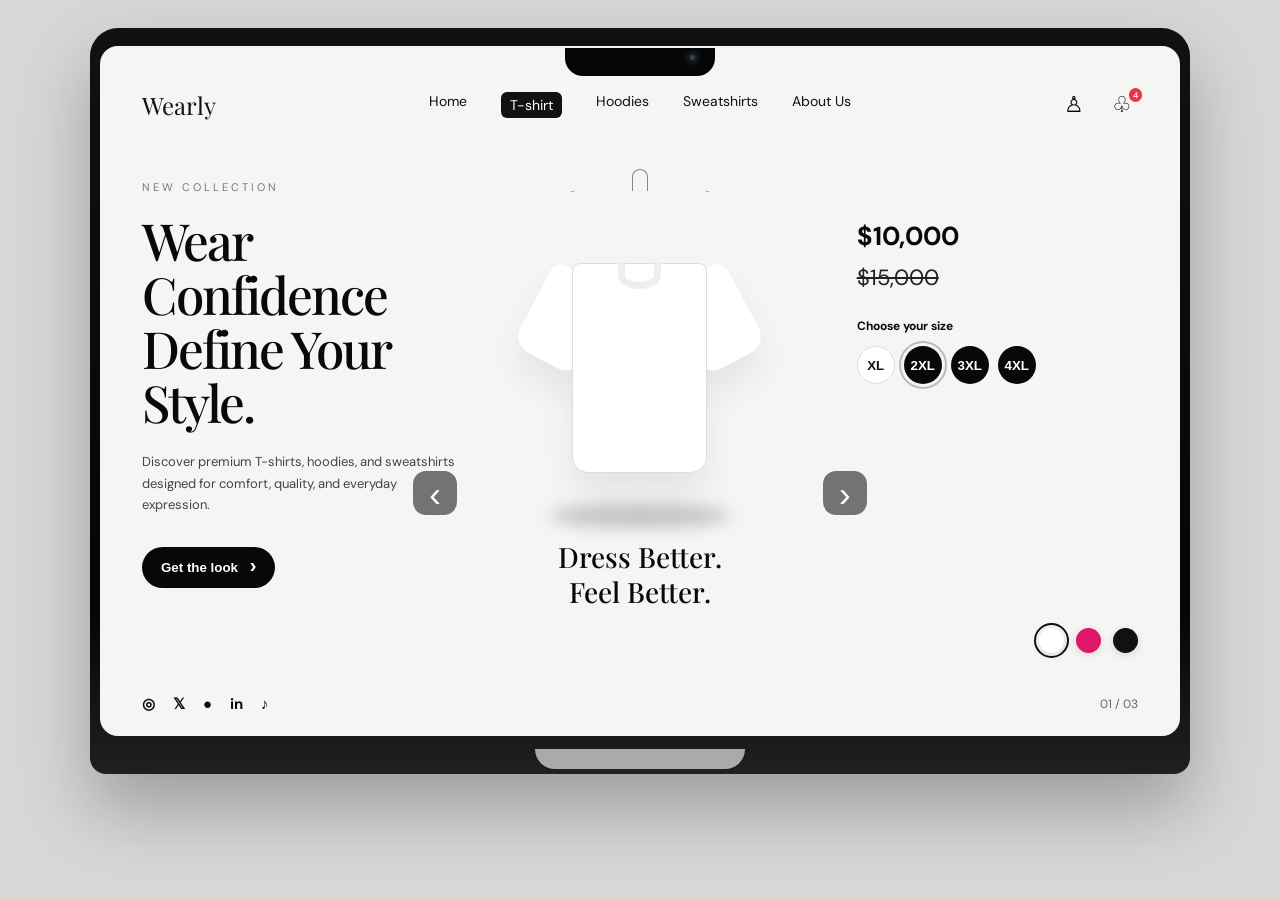
==== index.html @ 4cc75e4c "Add files via upload" ====
<!DOCTYPE html>
<html lang="en">
<head>
  <meta charset="UTF-8" />
  <meta name="viewport" content="width=device-width, initial-scale=1.0" />
  <title>Wearly — Demo Store</title>
  <link rel="preconnect" href="https://fonts.googleapis.com">
  <link rel="preconnect" href="https://fonts.gstatic.com" crossorigin>
  <link href="https://fonts.googleapis.com/css2?family=DM+Sans:wght@400;500;600;700&family=Playfair+Display:wght@500;600&display=swap" rel="stylesheet">
  <link rel="stylesheet" href="style.css" />
</head>
<body>
  <div class="laptop">
    <div class="camera"></div>
    <div class="screen">
      <header class="nav">
        <a class="logo" href="#">Wearly</a>
        <nav class="links">
          <a href="#">Home</a>
          <a class="active" href="#">T-shirt</a>
          <a href="#">Hoodies</a>
          <a href="#">Sweatshirts</a>
          <a href="#">About Us</a>
        </nav>
        <div class="actions">
          <button aria-label="Account" class="icon-btn">♙</button>
          <button aria-label="Notifications" class="icon-btn bell">♧<span>4</span></button>
        </div>
      </header>

      <main class="hero">
        <section class="copy">
          <p class="eyebrow">NEW COLLECTION</p>
          <h1>Wear Confidence<br>Define Your Style.</h1>
          <p class="desc">Discover premium T-shirts, hoodies, and sweatshirts designed for comfort, quality, and everyday expression.</p>
          <button class="look-btn">Get the look <b>›</b></button>
        </section>

        <section class="product-stage">
          <div class="hanger">
            <div class="hook"></div>
            <div class="hanger-line"></div>
          </div>
          <div id="shirt" class="shirt white">
            <span class="collar"></span>
            <span class="sleeve left"></span>
            <span class="sleeve right"></span>
            <span class="body"></span>
          </div>
          <div class="shadow"></div>
          <p id="tagline" class="tagline">Dress Better.<br>Feel Better.</p>
        </section>

        <section class="details">
          <div class="price"><strong id="price">$10,000</strong><del id="oldPrice">$15,000</del></div>
          <p class="choose">Choose your size</p>
          <div class="sizes">
            <button>XL</button><button class="selected">2XL</button><button>3XL</button><button>4XL</button>
          </div>
        </section>
      </main>

      <button class="arrow prev" aria-label="Previous product">‹</button>
      <button class="arrow next" aria-label="Next product">›</button>

      <div class="thumbs">
        <button class="thumb active" data-color="white"></button>
        <button class="thumb pink" data-color="pink"></button>
        <button class="thumb black" data-color="black"></button>
      </div>

      <footer class="footer">
        <div class="socials"><span>◎</span><span>𝕏</span><span>●</span><span>in</span><span>♪</span></div>
        <div class="counter"><span id="counter">01</span> / 03</div>
      </footer>
    </div>
  </div>

  <script src="script.js"></script>
</body>
</html>
---- style.css ----
*{box-sizing:border-box}
:root{--ink:#090909;--muted:#555;--paper:#f5f5f3}
html,body{margin:0;min-height:100%;font-family:"DM Sans",sans-serif;background:#d7d7d5;color:var(--ink)}
body{display:grid;place-items:center;padding:28px}
.laptop{width:min(1100px,96vw);position:relative;padding:18px 10px 38px;border-radius:28px 28px 16px 16px;background:linear-gradient(#111,#050505 78%,#202020);box-shadow:0 35px 70px #0004}
.laptop:after{content:"";position:absolute;left:50%;bottom:5px;transform:translateX(-50%);width:210px;height:20px;border-radius:0 0 70px 70px;background:#aaa}
.camera{position:absolute;z-index:5;top:20px;left:50%;transform:translateX(-50%);width:150px;height:28px;background:#050505;border-radius:0 0 18px 18px}
.camera:after{content:"";position:absolute;width:5px;height:5px;border-radius:50%;background:#30465a;top:7px;right:20px;box-shadow:0 0 8px #9cc}
.screen{position:relative;min-height:690px;overflow:hidden;border-radius:18px;background:var(--paper);padding:30px 42px 22px}
.nav{height:58px;display:grid;grid-template-columns:150px 1fr 150px;align-items:center}
.logo{font-family:"Playfair Display",serif;font-size:24px;color:#111;text-decoration:none}
.links{display:flex;justify-content:center;gap:34px}
.links a{font-size:14px;color:#111;text-decoration:none;white-space:nowrap}
.links a.active{color:#fff;background:#111;padding:4px 9px;border-radius:6px}
.actions{display:flex;justify-content:flex-end;gap:16px}
.icon-btn{position:relative;border:0;background:none;font-size:22px;cursor:pointer}
.bell span{position:absolute;right:-4px;top:-3px;font:700 8px "DM Sans";color:#fff;background:#ef3340;border-radius:8px;padding:2px 4px}
.hero{display:grid;grid-template-columns:1fr 1.1fr 1fr;align-items:center;min-height:530px}
.copy{padding:0 0 30px}
.eyebrow{font-size:11px;letter-spacing:3px;margin:0 0 20px;color:#777}
h1{font:500 clamp(36px,4vw,61px)/1.05 "Playfair Display",serif;letter-spacing:-2px;margin:0 0 22px}
.desc{max-width:330px;color:#444;font-size:13px;line-height:1.65}
.look-btn{margin-top:18px;border:0;background:#080808;color:white;border-radius:30px;padding:13px 19px;font-weight:600;cursor:pointer;transition:.25s}
.look-btn:hover{transform:translateY(-2px);padding-right:24px}
.look-btn b{font-size:20px;line-height:0;margin-left:8px}
.product-stage{position:relative;height:500px;display:grid;place-items:center}
.hanger{position:absolute;top:20px;left:50%;transform:translateX(-50%);width:160px;height:70px}
.hook{width:16px;height:22px;border:1.5px solid #888;border-bottom:0;border-radius:12px 12px 0 0;margin:auto}
.hanger-line{position:absolute;left:10px;right:10px;top:22px;height:35px;border-top:1.5px solid #999;transform:rotate(0deg);clip-path:polygon(0 0,50% 100%,100% 0,98% 0,50% 84%,2% 0)}
.shirt{position:absolute;top:88px;width:225px;height:245px;filter:drop-shadow(0 20px 15px #0001);transition:.5s cubic-bezier(.2,.8,.2,1);transform-origin:center}
.shirt .body{position:absolute;left:45px;top:26px;width:135px;height:210px;border-radius:8px 8px 16px 16px;background:#fff;box-shadow:inset 0 0 0 1px #ddd}
.shirt .sleeve{position:absolute;top:34px;width:70px;height:95px;background:#fff;z-index:0}
.shirt .left{left:3px;transform:rotate(28deg);border-radius:12px 4px 18px 18px}
.shirt .right{right:3px;transform:rotate(-28deg);border-radius:4px 12px 18px 18px}
.collar{position:absolute;z-index:3;left:91px;top:25px;width:43px;height:27px;border:7px solid #eee;border-top:0;border-radius:0 0 50% 50%}
.shirt.pink .body,.shirt.pink .sleeve{background:#df1767}.shirt.pink .collar{border-color:#c9145b}
.shirt.black .body,.shirt.black .sleeve{background:#171717}.shirt.black .collar{border-color:#333}
.shadow{position:absolute;top:355px;width:180px;height:24px;border-radius:50%;background:#0003;filter:blur(8px)}
.tagline{position:absolute;top:390px;text-align:center;font:500 28px/1.25 "Playfair Display",serif;margin:0}
.details{align-self:start;padding-top:85px;padding-left:40px}
.price{display:flex;flex-direction:column;gap:10px;font-size:22px}
.price strong{font-size:26px}.price del{color:#222}
.choose{font-size:12px;font-weight:700;margin:26px 0 12px}
.sizes{display:flex;gap:9px}
.sizes button{width:38px;height:38px;border:0;border-radius:50%;background:#080808;color:#fff;font-weight:600;cursor:pointer}
.sizes button:first-child{background:#fff;color:#111;border:1px solid #ddd}.sizes button.selected{outline:2px solid #bbb;outline-offset:3px}
.arrow{position:absolute;top:425px;width:44px;height:44px;border:0;border-radius:13px;background:#333a;color:#fff;font-size:35px;line-height:1;cursor:pointer;transition:.2s}
.arrow:hover{background:#111;transform:scale(1.06)}.prev{left:29%}.next{right:29%}
.thumbs{position:absolute;right:42px;bottom:83px;display:flex;gap:12px}
.thumb{width:25px;height:25px;border-radius:50%;border:2px solid transparent;background:#fff;box-shadow:0 2px 8px #0002;cursor:pointer}
.thumb.active{outline:2px solid #111;outline-offset:3px}.thumb.pink{background:#df1767}.thumb.black{background:#111}
.footer{position:absolute;left:42px;right:42px;bottom:22px;display:flex;justify-content:space-between;align-items:center}
.socials{display:flex;gap:18px;align-items:center;font-weight:700;font-size:15px}.counter{font-size:12px;color:#666}
@keyframes float{50%{transform:translateY(-10px)}}
.float{animation:float 3.4s ease-in-out infinite}
@media(max-width:850px){
 body{padding:8px}.screen{padding:24px 20px;min-height:720px}.nav{grid-template-columns:1fr auto}.links{display:none}.hero{grid-template-columns:1fr;min-height:auto}.copy{padding-top:35px;text-align:center}.desc{margin:auto}.product-stage{height:380px;order:2}.details{position:absolute;right:20px;top:125px;padding:0}.price,.choose,.sizes{transform:scale(.82);transform-origin:right}.arrow{top:465px}.prev{left:24px}.next{right:24px}.thumbs{right:20px;bottom:76px}.footer{left:20px;right:20px}.tagline{top:300px;font-size:23px}.shirt{top:35px;transform:scale(.82)}
}
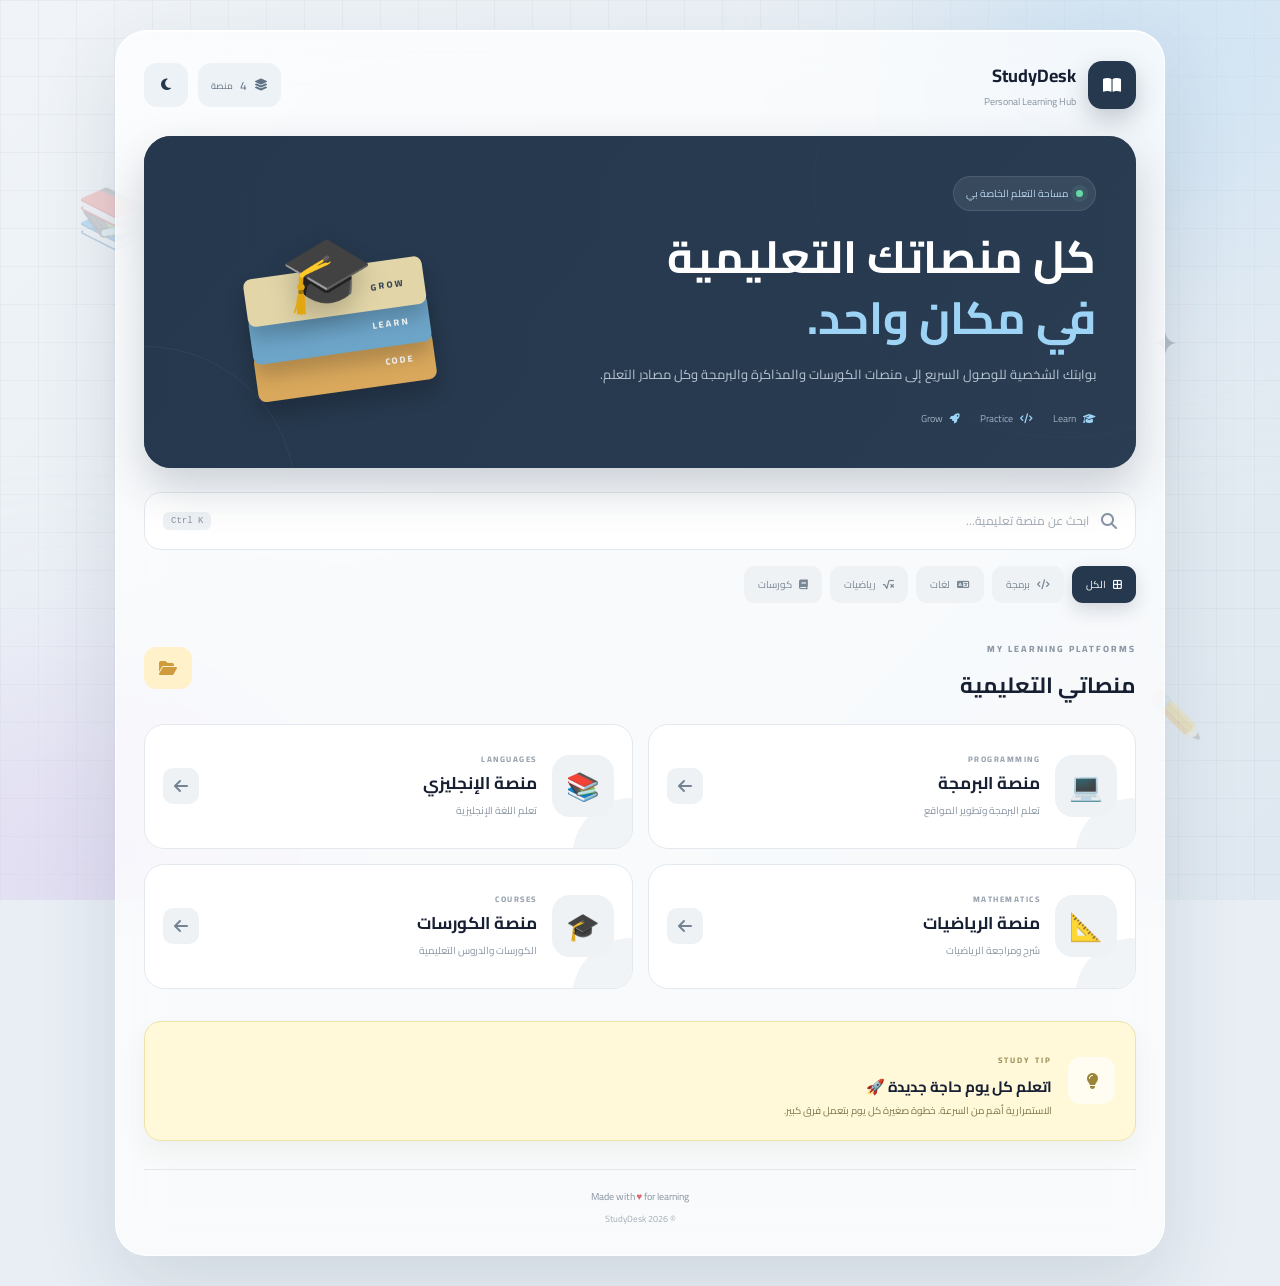
==== commit f589dc8d: "Add files via upload" ====
--- a/index.html
+++ b/index.html
@@ -1,81 +1,484 @@
-<!DOCTYPE html>
-<html lang="en">
-<head>
-  <meta charset="UTF-8" />
-  <meta name="viewport" content="width=device-width, initial-scale=1.0" />
-  <title>Wearly — Demo Store</title>
-  <link rel="preconnect" href="https://fonts.googleapis.com">
-  <link rel="preconnect" href="https://fonts.gstatic.com" crossorigin>
-  <link href="https://fonts.googleapis.com/css2?family=DM+Sans:wght@400;500;600;700&family=Playfair+Display:wght@500;600&display=swap" rel="stylesheet">
-  <link rel="stylesheet" href="style.css" />
-</head>
-<body>
-  <div class="laptop">
-    <div class="camera"></div>
-    <div class="screen">
-      <header class="nav">
-        <a class="logo" href="#">Wearly</a>
-        <nav class="links">
-          <a href="#">Home</a>
-          <a class="active" href="#">T-shirt</a>
-          <a href="#">Hoodies</a>
-          <a href="#">Sweatshirts</a>
-          <a href="#">About Us</a>
-        </nav>
-        <div class="actions">
-          <button aria-label="Account" class="icon-btn">♙</button>
-          <button aria-label="Notifications" class="icon-btn bell">♧<span>4</span></button>
-        </div>
-      </header>
-
-      <main class="hero">
-        <section class="copy">
-          <p class="eyebrow">NEW COLLECTION</p>
-          <h1>Wear Confidence<br>Define Your Style.</h1>
-          <p class="desc">Discover premium T-shirts, hoodies, and sweatshirts designed for comfort, quality, and everyday expression.</p>
-          <button class="look-btn">Get the look <b>›</b></button>
-        </section>
-
-        <section class="product-stage">
-          <div class="hanger">
-            <div class="hook"></div>
-            <div class="hanger-line"></div>
-          </div>
-          <div id="shirt" class="shirt white">
-            <span class="collar"></span>
-            <span class="sleeve left"></span>
-            <span class="sleeve right"></span>
-            <span class="body"></span>
-          </div>
-          <div class="shadow"></div>
-          <p id="tagline" class="tagline">Dress Better.<br>Feel Better.</p>
-        </section>
-
-        <section class="details">
-          <div class="price"><strong id="price">$10,000</strong><del id="oldPrice">$15,000</del></div>
-          <p class="choose">Choose your size</p>
-          <div class="sizes">
-            <button>XL</button><button class="selected">2XL</button><button>3XL</button><button>4XL</button>
-          </div>
-        </section>
-      </main>
-
-      <button class="arrow prev" aria-label="Previous product">‹</button>
-      <button class="arrow next" aria-label="Next product">›</button>
-
-      <div class="thumbs">
-        <button class="thumb active" data-color="white"></button>
-        <button class="thumb pink" data-color="pink"></button>
-        <button class="thumb black" data-color="black"></button>
-      </div>
-
-      <footer class="footer">
-        <div class="socials"><span>◎</span><span>𝕏</span><span>●</span><span>in</span><span>♪</span></div>
-        <div class="counter"><span id="counter">01</span> / 03</div>
-      </footer>
-    </div>
-  </div>
-
-  <script src="script.js"></script>
-</body>
-</html>
+<!DOCTYPE html>
+<html lang="ar" dir="rtl">
+
+<head>
+
+    <meta charset="UTF-8">
+
+    <meta
+        name="viewport"
+        content="width=device-width, initial-scale=1.0"
+    >
+
+    <meta
+        name="theme-color"
+        content="#26384d"
+    >
+
+    <meta
+        name="description"
+        content="StudyDesk - منصتك التعليمية الشخصية"
+    >
+
+    <title>StudyDesk | منصة التعلم</title>
+
+    <!-- PWA -->
+    <link rel="manifest" href="manifest.json">
+
+    <!-- Google Font -->
+    <link rel="preconnect" href="https://fonts.googleapis.com">
+    <link rel="preconnect" href="https://fonts.gstatic.com" crossorigin>
+
+    <link
+        href="https://fonts.googleapis.com/css2?family=Cairo:wght@400;500;600;700;800&display=swap"
+        rel="stylesheet"
+    >
+
+    <!-- Font Awesome -->
+    <link
+        rel="stylesheet"
+        href="https://cdnjs.cloudflare.com/ajax/libs/font-awesome/6.5.2/css/all.min.css"
+    >
+
+    <link rel="stylesheet" href="style.css">
+
+</head>
+
+
+<body>
+
+    <!-- Background -->
+
+    <div class="background">
+
+        <div class="grid"></div>
+
+        <div class="glow glow-1"></div>
+
+        <div class="glow glow-2"></div>
+
+    </div>
+
+
+    <!-- Floating Decorations -->
+
+    <div class="floating floating-book">
+        📚
+    </div>
+
+    <div class="floating floating-pencil">
+        ✏️
+    </div>
+
+    <div class="floating floating-star">
+        ✦
+    </div>
+
+
+    <!-- APP -->
+
+    <main class="app">
+
+
+        <!-- TOP BAR -->
+
+        <header class="topbar">
+
+            <div class="brand">
+
+                <div class="brand-icon">
+
+                    <i class="fa-solid fa-book-open"></i>
+
+                </div>
+
+                <div>
+
+                    <h2>
+                        StudyDesk
+                    </h2>
+
+                    <span>
+                        Personal Learning Hub
+                    </span>
+
+                </div>
+
+            </div>
+
+
+            <div class="top-actions">
+
+                <div class="platform-count">
+
+                    <i class="fa-solid fa-layer-group"></i>
+
+                    <span id="platformCount">
+                        0
+                    </span>
+
+                    <small>
+                        منصة
+                    </small>
+
+                </div>
+
+
+                <button
+                    class="theme-btn"
+                    id="themeBtn"
+                    title="تغيير المظهر"
+                >
+
+                    <i class="fa-solid fa-moon"></i>
+
+                </button>
+
+            </div>
+
+        </header>
+
+
+
+        <!-- HERO -->
+
+        <section class="hero">
+
+            <div class="hero-overlay"></div>
+
+
+            <div class="hero-content">
+
+                <div class="hero-badge">
+
+                    <span class="pulse"></span>
+
+                    مساحة التعلم الخاصة بي
+
+                </div>
+
+
+                <h1>
+
+                    كل منصاتك التعليمية
+
+                    <strong>
+                        في مكان واحد.
+                    </strong>
+
+                </h1>
+
+
+                <p>
+
+                    بوابتك الشخصية للوصول السريع
+                    إلى منصات الكورسات والمذاكرة
+                    والبرمجة وكل مصادر التعلم.
+
+                </p>
+
+
+                <div class="hero-info">
+
+                    <div>
+
+                        <i class="fa-solid fa-graduation-cap"></i>
+
+                        <span>
+                            Learn
+                        </span>
+
+                    </div>
+
+
+                    <div>
+
+                        <i class="fa-solid fa-code"></i>
+
+                        <span>
+                            Practice
+                        </span>
+
+                    </div>
+
+
+                    <div>
+
+                        <i class="fa-solid fa-rocket"></i>
+
+                        <span>
+                            Grow
+                        </span>
+
+                    </div>
+
+                </div>
+
+            </div>
+
+
+            <div class="hero-decoration">
+
+                <div class="book-stack">
+
+                    <div class="book book-1">
+                        CODE
+                    </div>
+
+                    <div class="book book-2">
+                        LEARN
+                    </div>
+
+                    <div class="book book-3">
+                        GROW
+                    </div>
+
+                </div>
+
+
+                <div class="graduation">
+                    🎓
+                </div>
+
+            </div>
+
+        </section>
+
+
+
+        <!-- SEARCH -->
+
+        <section class="search-section">
+
+            <div class="search-box">
+
+                <i class="fa-solid fa-magnifying-glass"></i>
+
+
+                <input
+                    type="text"
+                    id="searchInput"
+                    placeholder="ابحث عن منصة تعليمية..."
+                    autocomplete="off"
+                >
+
+
+                <kbd>
+                    Ctrl K
+                </kbd>
+
+            </div>
+
+        </section>
+
+
+
+        <!-- CATEGORIES -->
+
+        <section class="categories">
+
+            <button
+                class="category active"
+                data-category="all"
+            >
+
+                <i class="fa-solid fa-border-all"></i>
+
+                الكل
+
+            </button>
+
+
+            <button
+                class="category"
+                data-category="programming"
+            >
+
+                <i class="fa-solid fa-code"></i>
+
+                برمجة
+
+            </button>
+
+
+            <button
+                class="category"
+                data-category="languages"
+            >
+
+                <i class="fa-solid fa-language"></i>
+
+                لغات
+
+            </button>
+
+
+            <button
+                class="category"
+                data-category="math"
+            >
+
+                <i class="fa-solid fa-square-root-variable"></i>
+
+                رياضيات
+
+            </button>
+
+
+            <button
+                class="category"
+                data-category="courses"
+            >
+
+                <i class="fa-solid fa-book"></i>
+
+                كورسات
+
+            </button>
+
+        </section>
+
+
+
+        <!-- PLATFORMS -->
+
+        <section class="platform-section">
+
+
+            <div class="section-heading">
+
+                <div>
+
+                    <span>
+                        MY LEARNING PLATFORMS
+                    </span>
+
+                    <h2>
+                        منصاتي التعليمية
+                    </h2>
+
+                </div>
+
+
+                <div class="folder-icon">
+
+                    <i class="fa-solid fa-folder-open"></i>
+
+                </div>
+
+            </div>
+
+
+            <div
+                class="platform-grid"
+                id="platformGrid"
+            ></div>
+
+
+            <div
+                class="empty-state"
+                id="emptyState"
+            >
+
+                <div class="empty-icon">
+
+                    <i class="fa-solid fa-book-open"></i>
+
+                </div>
+
+                <h3>
+                    مش لاقي المنصة 😅
+                </h3>
+
+                <p>
+                    جرّب تبحث باسم مختلف.
+                </p>
+
+            </div>
+
+        </section>
+
+
+
+        <!-- STUDY NOTE -->
+
+        <section class="study-note">
+
+            <div class="note-icon">
+
+                <i class="fa-solid fa-lightbulb"></i>
+
+            </div>
+
+
+            <div>
+
+                <span>
+                    STUDY TIP
+                </span>
+
+                <h3>
+                    اتعلم كل يوم حاجة جديدة 🚀
+                </h3>
+
+                <p>
+                    الاستمرارية أهم من السرعة.
+                    خطوة صغيرة كل يوم بتعمل فرق كبير.
+                </p>
+
+            </div>
+
+        </section>
+
+
+
+        <!-- FOOTER -->
+
+        <footer>
+
+            <div class="footer-line"></div>
+
+            <p>
+
+                Made with
+                <span>♥</span>
+                for learning
+
+            </p>
+
+            <small>
+
+                ©
+                <span id="year"></span>
+                StudyDesk
+
+            </small>
+
+        </footer>
+
+    </main>
+
+
+
+    <!-- TOAST -->
+
+    <div
+        class="toast"
+        id="toast"
+    >
+
+        <i class="fa-solid fa-arrow-up-right-from-square"></i>
+
+        <span>
+            جاري فتح المنصة...
+        </span>
+
+    </div>
+
+
+
+    <script src="script.js"></script>
+
+</body>
+
+</html>
--- a/style.css
+++ b/style.css
@@ -1,58 +1,1327 @@
-*{box-sizing:border-box}
-:root{--ink:#090909;--muted:#555;--paper:#f5f5f3}
-html,body{margin:0;min-height:100%;font-family:"DM Sans",sans-serif;background:#d7d7d5;color:var(--ink)}
-body{display:grid;place-items:center;padding:28px}
-.laptop{width:min(1100px,96vw);position:relative;padding:18px 10px 38px;border-radius:28px 28px 16px 16px;background:linear-gradient(#111,#050505 78%,#202020);box-shadow:0 35px 70px #0004}
-.laptop:after{content:"";position:absolute;left:50%;bottom:5px;transform:translateX(-50%);width:210px;height:20px;border-radius:0 0 70px 70px;background:#aaa}
-.camera{position:absolute;z-index:5;top:20px;left:50%;transform:translateX(-50%);width:150px;height:28px;background:#050505;border-radius:0 0 18px 18px}
-.camera:after{content:"";position:absolute;width:5px;height:5px;border-radius:50%;background:#30465a;top:7px;right:20px;box-shadow:0 0 8px #9cc}
-.screen{position:relative;min-height:690px;overflow:hidden;border-radius:18px;background:var(--paper);padding:30px 42px 22px}
-.nav{height:58px;display:grid;grid-template-columns:150px 1fr 150px;align-items:center}
-.logo{font-family:"Playfair Display",serif;font-size:24px;color:#111;text-decoration:none}
-.links{display:flex;justify-content:center;gap:34px}
-.links a{font-size:14px;color:#111;text-decoration:none;white-space:nowrap}
-.links a.active{color:#fff;background:#111;padding:4px 9px;border-radius:6px}
-.actions{display:flex;justify-content:flex-end;gap:16px}
-.icon-btn{position:relative;border:0;background:none;font-size:22px;cursor:pointer}
-.bell span{position:absolute;right:-4px;top:-3px;font:700 8px "DM Sans";color:#fff;background:#ef3340;border-radius:8px;padding:2px 4px}
-.hero{display:grid;grid-template-columns:1fr 1.1fr 1fr;align-items:center;min-height:530px}
-.copy{padding:0 0 30px}
-.eyebrow{font-size:11px;letter-spacing:3px;margin:0 0 20px;color:#777}
-h1{font:500 clamp(36px,4vw,61px)/1.05 "Playfair Display",serif;letter-spacing:-2px;margin:0 0 22px}
-.desc{max-width:330px;color:#444;font-size:13px;line-height:1.65}
-.look-btn{margin-top:18px;border:0;background:#080808;color:white;border-radius:30px;padding:13px 19px;font-weight:600;cursor:pointer;transition:.25s}
-.look-btn:hover{transform:translateY(-2px);padding-right:24px}
-.look-btn b{font-size:20px;line-height:0;margin-left:8px}
-.product-stage{position:relative;height:500px;display:grid;place-items:center}
-.hanger{position:absolute;top:20px;left:50%;transform:translateX(-50%);width:160px;height:70px}
-.hook{width:16px;height:22px;border:1.5px solid #888;border-bottom:0;border-radius:12px 12px 0 0;margin:auto}
-.hanger-line{position:absolute;left:10px;right:10px;top:22px;height:35px;border-top:1.5px solid #999;transform:rotate(0deg);clip-path:polygon(0 0,50% 100%,100% 0,98% 0,50% 84%,2% 0)}
-.shirt{position:absolute;top:88px;width:225px;height:245px;filter:drop-shadow(0 20px 15px #0001);transition:.5s cubic-bezier(.2,.8,.2,1);transform-origin:center}
-.shirt .body{position:absolute;left:45px;top:26px;width:135px;height:210px;border-radius:8px 8px 16px 16px;background:#fff;box-shadow:inset 0 0 0 1px #ddd}
-.shirt .sleeve{position:absolute;top:34px;width:70px;height:95px;background:#fff;z-index:0}
-.shirt .left{left:3px;transform:rotate(28deg);border-radius:12px 4px 18px 18px}
-.shirt .right{right:3px;transform:rotate(-28deg);border-radius:4px 12px 18px 18px}
-.collar{position:absolute;z-index:3;left:91px;top:25px;width:43px;height:27px;border:7px solid #eee;border-top:0;border-radius:0 0 50% 50%}
-.shirt.pink .body,.shirt.pink .sleeve{background:#df1767}.shirt.pink .collar{border-color:#c9145b}
-.shirt.black .body,.shirt.black .sleeve{background:#171717}.shirt.black .collar{border-color:#333}
-.shadow{position:absolute;top:355px;width:180px;height:24px;border-radius:50%;background:#0003;filter:blur(8px)}
-.tagline{position:absolute;top:390px;text-align:center;font:500 28px/1.25 "Playfair Display",serif;margin:0}
-.details{align-self:start;padding-top:85px;padding-left:40px}
-.price{display:flex;flex-direction:column;gap:10px;font-size:22px}
-.price strong{font-size:26px}.price del{color:#222}
-.choose{font-size:12px;font-weight:700;margin:26px 0 12px}
-.sizes{display:flex;gap:9px}
-.sizes button{width:38px;height:38px;border:0;border-radius:50%;background:#080808;color:#fff;font-weight:600;cursor:pointer}
-.sizes button:first-child{background:#fff;color:#111;border:1px solid #ddd}.sizes button.selected{outline:2px solid #bbb;outline-offset:3px}
-.arrow{position:absolute;top:425px;width:44px;height:44px;border:0;border-radius:13px;background:#333a;color:#fff;font-size:35px;line-height:1;cursor:pointer;transition:.2s}
-.arrow:hover{background:#111;transform:scale(1.06)}.prev{left:29%}.next{right:29%}
-.thumbs{position:absolute;right:42px;bottom:83px;display:flex;gap:12px}
-.thumb{width:25px;height:25px;border-radius:50%;border:2px solid transparent;background:#fff;box-shadow:0 2px 8px #0002;cursor:pointer}
-.thumb.active{outline:2px solid #111;outline-offset:3px}.thumb.pink{background:#df1767}.thumb.black{background:#111}
-.footer{position:absolute;left:42px;right:42px;bottom:22px;display:flex;justify-content:space-between;align-items:center}
-.socials{display:flex;gap:18px;align-items:center;font-weight:700;font-size:15px}.counter{font-size:12px;color:#666}
-@keyframes float{50%{transform:translateY(-10px)}}
-.float{animation:float 3.4s ease-in-out infinite}
-@media(max-width:850px){
- body{padding:8px}.screen{padding:24px 20px;min-height:720px}.nav{grid-template-columns:1fr auto}.links{display:none}.hero{grid-template-columns:1fr;min-height:auto}.copy{padding-top:35px;text-align:center}.desc{margin:auto}.product-stage{height:380px;order:2}.details{position:absolute;right:20px;top:125px;padding:0}.price,.choose,.sizes{transform:scale(.82);transform-origin:right}.arrow{top:465px}.prev{left:24px}.next{right:24px}.thumbs{right:20px;bottom:76px}.footer{left:20px;right:20px}.tagline{top:300px;font-size:23px}.shirt{top:35px;transform:scale(.82)}
-}
+* {
+    margin: 0;
+    padding: 0;
+    box-sizing: border-box;
+}
+
+html {
+    scroll-behavior: smooth;
+}
+
+body {
+    font-family: "Cairo", sans-serif;
+    min-height: 100vh;
+    color: #172033;
+    background: #e8eef4;
+    overflow-x: hidden;
+    transition: 0.4s;
+}
+
+button,
+input {
+    font-family: inherit;
+}
+
+button {
+    border: 0;
+}
+
+a {
+    text-decoration: none;
+    color: inherit;
+}
+
+
+/* =========================
+   BACKGROUND
+========================= */
+
+.background {
+    position: fixed;
+    inset: 0;
+    z-index: -10;
+    overflow: hidden;
+
+    background:
+        linear-gradient(
+            135deg,
+            #f0f4f8,
+            #dfe8f0
+        );
+}
+
+.grid {
+    position: absolute;
+    inset: 0;
+
+    background-image:
+        linear-gradient(
+            rgba(44,62,80,.04) 1px,
+            transparent 1px
+        ),
+        linear-gradient(
+            90deg,
+            rgba(44,62,80,.04) 1px,
+            transparent 1px
+        );
+
+    background-size: 38px 38px;
+}
+
+.glow {
+    position: absolute;
+    border-radius: 50%;
+    filter: blur(100px);
+    opacity: .5;
+}
+
+.glow-1 {
+    width: 450px;
+    height: 450px;
+
+    top: -180px;
+    right: -100px;
+
+    background: #bddbf3;
+}
+
+.glow-2 {
+    width: 400px;
+    height: 400px;
+
+    bottom: -180px;
+    left: -120px;
+
+    background: #d9caef;
+}
+
+
+/* =========================
+   FLOATING
+========================= */
+
+.floating {
+    position: fixed;
+    pointer-events: none;
+    z-index: -1;
+    opacity: .2;
+}
+
+.floating-book {
+    left: 6%;
+    top: 18%;
+    font-size: 58px;
+
+    animation:
+        floatBook
+        5s
+        ease-in-out
+        infinite;
+}
+
+.floating-pencil {
+    right: 6%;
+    bottom: 16%;
+    font-size: 45px;
+
+    animation:
+        floatPencil
+        6s
+        ease-in-out
+        infinite;
+}
+
+.floating-star {
+    right: 8%;
+    top: 35%;
+    font-size: 30px;
+
+    animation:
+        spin
+        8s
+        linear
+        infinite;
+}
+
+@keyframes floatBook {
+
+    0%,100% {
+        transform:
+            translateY(0)
+            rotate(-5deg);
+    }
+
+    50% {
+        transform:
+            translateY(-18px)
+            rotate(5deg);
+    }
+}
+
+@keyframes floatPencil {
+
+    0%,100% {
+        transform:
+            translateY(0)
+            rotate(-25deg);
+    }
+
+    50% {
+        transform:
+            translateY(-15px)
+            rotate(-15deg);
+    }
+}
+
+@keyframes spin {
+    to {
+        transform: rotate(360deg);
+    }
+}
+
+
+/* =========================
+   APP
+========================= */
+
+.app {
+    width: min(
+        1050px,
+        calc(100% - 28px)
+    );
+
+    margin: 30px auto;
+    padding: 28px;
+
+    border-radius: 32px;
+
+    background:
+        rgba(255,255,255,.72);
+
+    border:
+        1px solid
+        rgba(255,255,255,.85);
+
+    box-shadow:
+        0 30px 80px
+        rgba(35,52,70,.12),
+
+        inset
+        0 1px 0
+        rgba(255,255,255,.9);
+
+    backdrop-filter: blur(22px);
+}
+
+
+/* =========================
+   TOPBAR
+========================= */
+
+.topbar {
+    display: flex;
+    align-items: center;
+    justify-content: space-between;
+
+    margin-bottom: 25px;
+}
+
+.brand {
+    display: flex;
+    align-items: center;
+    gap: 12px;
+}
+
+.brand-icon {
+    width: 48px;
+    height: 48px;
+
+    display: grid;
+    place-items: center;
+
+    border-radius: 14px;
+
+    background: #26384d;
+    color: white;
+
+    box-shadow:
+        0 10px 25px
+        rgba(38,56,77,.25);
+}
+
+.brand h2 {
+    font-size: 18px;
+}
+
+.brand span {
+    display: block;
+    color: #8994a2;
+    font-size: 10px;
+}
+
+.top-actions {
+    display: flex;
+    align-items: center;
+    gap: 10px;
+}
+
+.platform-count {
+    height: 44px;
+
+    display: flex;
+    align-items: center;
+    gap: 7px;
+
+    padding: 0 13px;
+
+    border-radius: 13px;
+
+    background: #edf2f6;
+    color: #627286;
+
+    font-size: 12px;
+}
+
+.platform-count small {
+    font-size: 9px;
+}
+
+.theme-btn {
+    width: 44px;
+    height: 44px;
+
+    display: grid;
+    place-items: center;
+
+    border-radius: 13px;
+
+    background: #edf2f6;
+    color: #26384d;
+
+    cursor: pointer;
+
+    transition: .3s;
+}
+
+.theme-btn:hover {
+    transform:
+        rotate(15deg)
+        scale(1.05);
+}
+
+
+/* =========================
+   HERO
+========================= */
+
+.hero {
+    position: relative;
+
+    min-height: 330px;
+
+    display: flex;
+    align-items: center;
+    justify-content: space-between;
+
+    gap: 30px;
+
+    padding: 40px;
+
+    border-radius: 27px;
+
+    overflow: hidden;
+
+    color: white;
+
+    background:
+        linear-gradient(
+            135deg,
+            #26384d,
+            #354b63
+        );
+
+    box-shadow:
+        0 20px 45px
+        rgba(38,56,77,.22);
+}
+
+
+/*
+    هنا لو عايز تحط الصورة اللي عملناها
+    كخلفية للـ Hero:
+
+    background-image:
+        url("رابط-الصورة-هنا");
+
+    لكن يفضل الصورة تكون رابط HTTPS مباشر.
+*/
+
+.hero::before {
+    content: "";
+
+    position: absolute;
+
+    width: 500px;
+    height: 500px;
+
+    border-radius: 50%;
+
+    border:
+        1px solid
+        rgba(255,255,255,.07);
+
+    right: -180px;
+    top: -200px;
+}
+
+.hero::after {
+    content: "";
+
+    position: absolute;
+
+    width: 300px;
+    height: 300px;
+
+    border-radius: 50%;
+
+    border:
+        1px solid
+        rgba(255,255,255,.05);
+
+    left: -150px;
+    bottom: -180px;
+}
+
+.hero-overlay {
+    position: absolute;
+    inset: 0;
+
+    background:
+        linear-gradient(
+            90deg,
+            rgba(38,56,77,.96),
+            rgba(38,56,77,.75)
+        );
+}
+
+.hero-content {
+    position: relative;
+    z-index: 2;
+
+    max-width: 620px;
+}
+
+.hero-badge {
+    display: inline-flex;
+    align-items: center;
+    gap: 8px;
+
+    padding: 7px 12px;
+
+    border-radius: 30px;
+
+    background:
+        rgba(255,255,255,.08);
+
+    border:
+        1px solid
+        rgba(255,255,255,.1);
+
+    color: #b8d8ef;
+
+    font-size: 10px;
+
+    margin-bottom: 16px;
+}
+
+.pulse {
+    width: 7px;
+    height: 7px;
+
+    border-radius: 50%;
+
+    background: #66d9a4;
+
+    box-shadow:
+        0 0 0 5px
+        rgba(102,217,164,.1);
+}
+
+.hero h1 {
+    font-size: clamp(28px,4vw,45px);
+
+    line-height: 1.35;
+
+    margin-bottom: 12px;
+}
+
+.hero h1 strong {
+    display: block;
+    color: #9dd3f5;
+}
+
+.hero p {
+    color: #b9c6d4;
+
+    font-size: 13px;
+
+    line-height: 2;
+}
+
+.hero-info {
+    display: flex;
+    gap: 20px;
+
+    margin-top: 22px;
+}
+
+.hero-info div {
+    display: flex;
+    align-items: center;
+    gap: 7px;
+
+    color: #9caebe;
+
+    font-size: 10px;
+}
+
+.hero-info i {
+    color: #9dd3f5;
+}
+
+
+/* =========================
+   HERO BOOKS
+========================= */
+
+.hero-decoration {
+    position: relative;
+
+    width: 260px;
+    height: 220px;
+
+    flex-shrink: 0;
+
+    z-index: 2;
+}
+
+.book-stack {
+    position: absolute;
+
+    width: 190px;
+    height: 140px;
+
+    right: 15px;
+    bottom: 20px;
+
+    transform: rotate(-8deg);
+}
+
+.book {
+    position: absolute;
+
+    width: 180px;
+    height: 48px;
+
+    display: flex;
+    align-items: center;
+
+    padding-right: 20px;
+
+    border-radius: 8px;
+
+    font-size: 9px;
+    font-weight: 800;
+
+    letter-spacing: 2px;
+
+    box-shadow:
+        0 12px 20px
+        rgba(0,0,0,.2);
+}
+
+.book-1 {
+    bottom: 0;
+    background: #d9a85c;
+}
+
+.book-2 {
+    bottom: 38px;
+    background: #6da5c9;
+}
+
+.book-3 {
+    bottom: 76px;
+    background: #e2d5a8;
+    color: #384657;
+}
+
+.graduation {
+    position: absolute;
+
+    right: 70px;
+    top: 10px;
+
+    font-size: 75px;
+
+    filter:
+        drop-shadow(
+            0 12px 12px
+            rgba(0,0,0,.2)
+        );
+
+    animation:
+        graduationFloat
+        4s
+        ease-in-out
+        infinite;
+}
+
+@keyframes graduationFloat {
+
+    0%,100% {
+        transform:
+            translateY(0)
+            rotate(-5deg);
+    }
+
+    50% {
+        transform:
+            translateY(-12px)
+            rotate(5deg);
+    }
+}
+
+
+/* =========================
+   SEARCH
+========================= */
+
+.search-section {
+    margin-top: 24px;
+}
+
+.search-box {
+    height: 58px;
+
+    display: flex;
+    align-items: center;
+
+    gap: 12px;
+
+    padding: 0 18px;
+
+    background:
+        rgba(255,255,255,.9);
+
+    border:
+        1px solid
+        #e1e7ed;
+
+    border-radius: 17px;
+
+    transition: .3s;
+}
+
+.search-box:focus-within {
+    border-color: #a9bfd1;
+
+    box-shadow:
+        0 10px 30px
+        rgba(50,65,80,.1);
+}
+
+.search-box > i {
+    color: #8795a4;
+}
+
+.search-box input {
+    flex: 1;
+
+    height: 100%;
+
+    border: 0;
+    outline: 0;
+
+    background: transparent;
+
+    color: #26384d;
+
+    font-size: 12px;
+}
+
+.search-box input::placeholder {
+    color: #a1aab4;
+}
+
+.search-box kbd {
+    padding: 4px 8px;
+
+    border-radius: 6px;
+
+    background: #eef2f5;
+
+    color: #8793a0;
+
+    font-size: 9px;
+}
+
+
+/* =========================
+   CATEGORIES
+========================= */
+
+.categories {
+    display: flex;
+    gap: 8px;
+    flex-wrap: wrap;
+
+    margin:
+        16px
+        0
+        28px;
+}
+
+.category {
+    display: flex;
+    align-items: center;
+    gap: 7px;
+
+    padding: 9px 14px;
+
+    border-radius: 11px;
+
+    background: #eef2f5;
+
+    color: #7a8795;
+
+    font-size: 10px;
+
+    cursor: pointer;
+
+    transition: .3s;
+}
+
+.category:hover {
+    transform: translateY(-2px);
+}
+
+.category.active {
+    background: #26384d;
+    color: white;
+
+    box-shadow:
+        0 7px 18px
+        rgba(38,56,77,.18);
+}
+
+
+/* =========================
+   SECTION
+========================= */
+
+.section-heading {
+    display: flex;
+    align-items: center;
+    justify-content: space-between;
+
+    margin-bottom: 18px;
+}
+
+.section-heading span {
+    font-size: 9px;
+
+    font-weight: 800;
+
+    letter-spacing: 2px;
+
+    color: #8c98a6;
+}
+
+.section-heading h2 {
+    margin-top: 3px;
+
+    font-size: 22px;
+}
+
+.folder-icon {
+    width: 48px;
+    height: 42px;
+
+    display: grid;
+    place-items: center;
+
+    border-radius: 12px;
+
+    background: #fff1c9;
+
+    color: #cf9b3d;
+}
+
+
+/* =========================
+   PLATFORM GRID
+========================= */
+
+.platform-grid {
+    display: grid;
+
+    grid-template-columns:
+        repeat(2,1fr);
+
+    gap: 15px;
+}
+
+
+/* =========================
+   PLATFORM CARD
+========================= */
+
+.platform-card {
+    position: relative;
+
+    display: flex;
+    align-items: center;
+
+    gap: 15px;
+
+    min-height: 125px;
+
+    padding: 18px;
+
+    border-radius: 20px;
+
+    background:
+        rgba(255,255,255,.9);
+
+    border:
+        1px solid
+        #e2e8ed;
+
+    overflow: hidden;
+
+    cursor: pointer;
+
+    transition:
+        transform .35s,
+        box-shadow .35s,
+        border-color .35s;
+
+    animation:
+        cardIn
+        .5s
+        ease
+        both;
+}
+
+@keyframes cardIn {
+
+    from {
+        opacity: 0;
+        transform: translateY(12px);
+    }
+
+    to {
+        opacity: 1;
+        transform: translateY(0);
+    }
+}
+
+.platform-card::before {
+    content: "";
+
+    position: absolute;
+
+    width: 120px;
+    height: 120px;
+
+    border-radius: 50%;
+
+    right: -60px;
+    bottom: -70px;
+
+    background: #f1f4f7;
+
+    transition: .4s;
+}
+
+.platform-card:hover {
+    transform: translateY(-6px);
+
+    border-color: #cad5df;
+
+    box-shadow:
+        0 18px 35px
+        rgba(42,58,75,.11);
+}
+
+.platform-card:hover::before {
+    transform: scale(1.7);
+}
+
+.platform-logo {
+    position: relative;
+    z-index: 2;
+
+    width: 62px;
+    height: 62px;
+
+    flex-shrink: 0;
+
+    display: grid;
+    place-items: center;
+
+    border-radius: 18px;
+
+    background: #eef2f5;
+
+    font-size: 27px;
+}
+
+.platform-content {
+    position: relative;
+    z-index: 2;
+
+    min-width: 0;
+}
+
+.platform-category {
+    display: block;
+
+    font-size: 8px;
+
+    font-weight: 800;
+
+    letter-spacing: 1.5px;
+
+    color: #9aa4af;
+}
+
+.platform-content h3 {
+    font-size: 17px;
+    margin-bottom: 2px;
+}
+
+.platform-content p {
+    color: #8a95a2;
+    font-size: 10px;
+}
+
+.platform-arrow {
+    position: relative;
+    z-index: 3;
+
+    margin-right: auto;
+
+    width: 36px;
+    height: 36px;
+
+    flex-shrink: 0;
+
+    display: grid;
+    place-items: center;
+
+    border-radius: 10px;
+
+    background: #eef2f5;
+
+    color: #748293;
+
+    transition: .3s;
+}
+
+.platform-card:hover .platform-arrow {
+    background: #26384d;
+    color: white;
+
+    transform:
+        translateX(-5px);
+}
+
+
+/* =========================
+   EMPTY
+========================= */
+
+.empty-state {
+    display: none;
+
+    text-align: center;
+
+    padding: 55px 20px;
+}
+
+.empty-state.show {
+    display: block;
+}
+
+.empty-icon {
+    width: 65px;
+    height: 65px;
+
+    display: grid;
+    place-items: center;
+
+    margin: auto;
+
+    border-radius: 20px;
+
+    background: #eef2f5;
+
+    color: #8593a2;
+
+    font-size: 22px;
+}
+
+.empty-state h3 {
+    margin-top: 14px;
+    font-size: 17px;
+}
+
+.empty-state p {
+    margin-top: 4px;
+    color: #8995a2;
+    font-size: 11px;
+}
+
+
+/* =========================
+   NOTE
+========================= */
+
+.study-note {
+    display: flex;
+    align-items: center;
+
+    gap: 16px;
+
+    margin-top: 32px;
+
+    padding: 20px;
+
+    border-radius: 17px;
+
+    background: #fff8d9;
+
+    border:
+        1px solid
+        #eee1a9;
+
+    box-shadow:
+        0 12px 25px
+        rgba(90,80,40,.06);
+}
+
+.note-icon {
+    width: 47px;
+    height: 47px;
+
+    flex-shrink: 0;
+
+    display: grid;
+    place-items: center;
+
+    border-radius: 13px;
+
+    background:
+        rgba(255,255,255,.65);
+
+    color: #9b8539;
+}
+
+.study-note span {
+    font-size: 8px;
+
+    font-weight: 800;
+
+    letter-spacing: 2px;
+
+    color: #a2955d;
+}
+
+.study-note h3 {
+    font-size: 15px;
+}
+
+.study-note p {
+    color: #81784e;
+    font-size: 10px;
+}
+
+
+/* =========================
+   FOOTER
+========================= */
+
+footer {
+    text-align: center;
+    margin-top: 28px;
+}
+
+.footer-line {
+    height: 1px;
+
+    margin-bottom: 17px;
+
+    background: #e2e7ec;
+}
+
+footer p {
+    color: #8a95a2;
+    font-size: 10px;
+}
+
+footer p span {
+    color: #db6b6b;
+}
+
+footer small {
+    display: block;
+
+    margin-top: 4px;
+
+    color: #a5adb7;
+
+    font-size: 9px;
+}
+
+
+/* =========================
+   TOAST
+========================= */
+
+.toast {
+    position: fixed;
+
+    left: 50%;
+    bottom: 25px;
+
+    z-index: 999;
+
+    display: flex;
+    align-items: center;
+    gap: 9px;
+
+    padding: 12px 17px;
+
+    border-radius: 12px;
+
+    background: #26384d;
+    color: white;
+
+    font-size: 11px;
+
+    opacity: 0;
+
+    pointer-events: none;
+
+    transform:
+        translate(-50%,100px);
+
+    transition: .4s;
+}
+
+.toast.show {
+    opacity: 1;
+
+    transform:
+        translate(-50%,0);
+}
+
+.toast i {
+    color: #72dca6;
+}
+
+
+/* =========================
+   DARK MODE
+========================= */
+
+body.dark {
+    color: #edf2f7;
+    background: #0f1821;
+}
+
+body.dark .background {
+    background:
+        linear-gradient(
+            135deg,
+            #111a23,
+            #182431
+        );
+}
+
+body.dark .app {
+    background:
+        rgba(23,34,46,.8);
+
+    border-color:
+        rgba(255,255,255,.06);
+}
+
+body.dark .search-box,
+body.dark .platform-card {
+    background:
+        rgba(30,43,57,.9);
+
+    border-color:
+        #2c3a49;
+}
+
+body.dark .search-box input {
+    color: white;
+}
+
+body.dark .search-box kbd,
+body.dark .category,
+body.dark .platform-arrow,
+body.dark .platform-count,
+body.dark .theme-btn {
+    background: #263442;
+}
+
+body.dark .category {
+    color: #a6b2c0;
+}
+
+body.dark .category.active {
+    background: #8ebbd9;
+    color: #172033;
+}
+
+body.dark .section-heading h2,
+body.dark .platform-content h3 {
+    color: #edf2f7;
+}
+
+body.dark .platform-content p {
+    color: #9daaba;
+}
+
+body.dark .study-note {
+    background: #302d20;
+    border-color: #4c452b;
+}
+
+body.dark .study-note p {
+    color: #aaa06f;
+}
+
+body.dark .footer-line {
+    background: #2d3945;
+}
+
+
+/* =========================
+   RESPONSIVE
+========================= */
+
+@media (max-width: 800px) {
+
+    .hero {
+        padding: 30px;
+    }
+
+    .hero-decoration {
+        width: 190px;
+    }
+
+    .platform-grid {
+        grid-template-columns: 1fr;
+    }
+}
+
+
+@media (max-width: 650px) {
+
+    .app {
+        width: calc(100% - 14px);
+
+        margin: 7px auto;
+
+        padding: 16px;
+
+        border-radius: 24px;
+    }
+
+    .hero {
+        min-height: auto;
+
+        padding: 28px 22px;
+    }
+
+    .hero-decoration {
+        display: none;
+    }
+
+    .hero h1 {
+        font-size: 29px;
+    }
+
+    .hero p {
+        font-size: 11px;
+    }
+
+    .search-box kbd {
+        display: none;
+    }
+
+    .floating {
+        display: none;
+    }
+}
+
+
+@media (max-width: 430px) {
+
+    .brand h2 {
+        font-size: 16px;
+    }
+
+    .brand span {
+        font-size: 8px;
+    }
+
+    .platform-count {
+        display: none;
+    }
+
+    .hero-info {
+        gap: 12px;
+    }
+
+    .hero-info div {
+        font-size: 9px;
+    }
+
+    .platform-card {
+        min-height: 110px;
+        padding: 14px;
+    }
+
+    .platform-logo {
+        width: 52px;
+        height: 52px;
+
+        border-radius: 15px;
+
+        font-size: 23px;
+    }
+
+    .platform-content h3 {
+        font-size: 15px;
+    }
+
+    .platform-content p {
+        font-size: 9px;
+    }
+
+    .platform-arrow {
+        width: 32px;
+        height: 32px;
+    }
+
+    .study-note {
+        align-items: flex-start;
+    }
+}
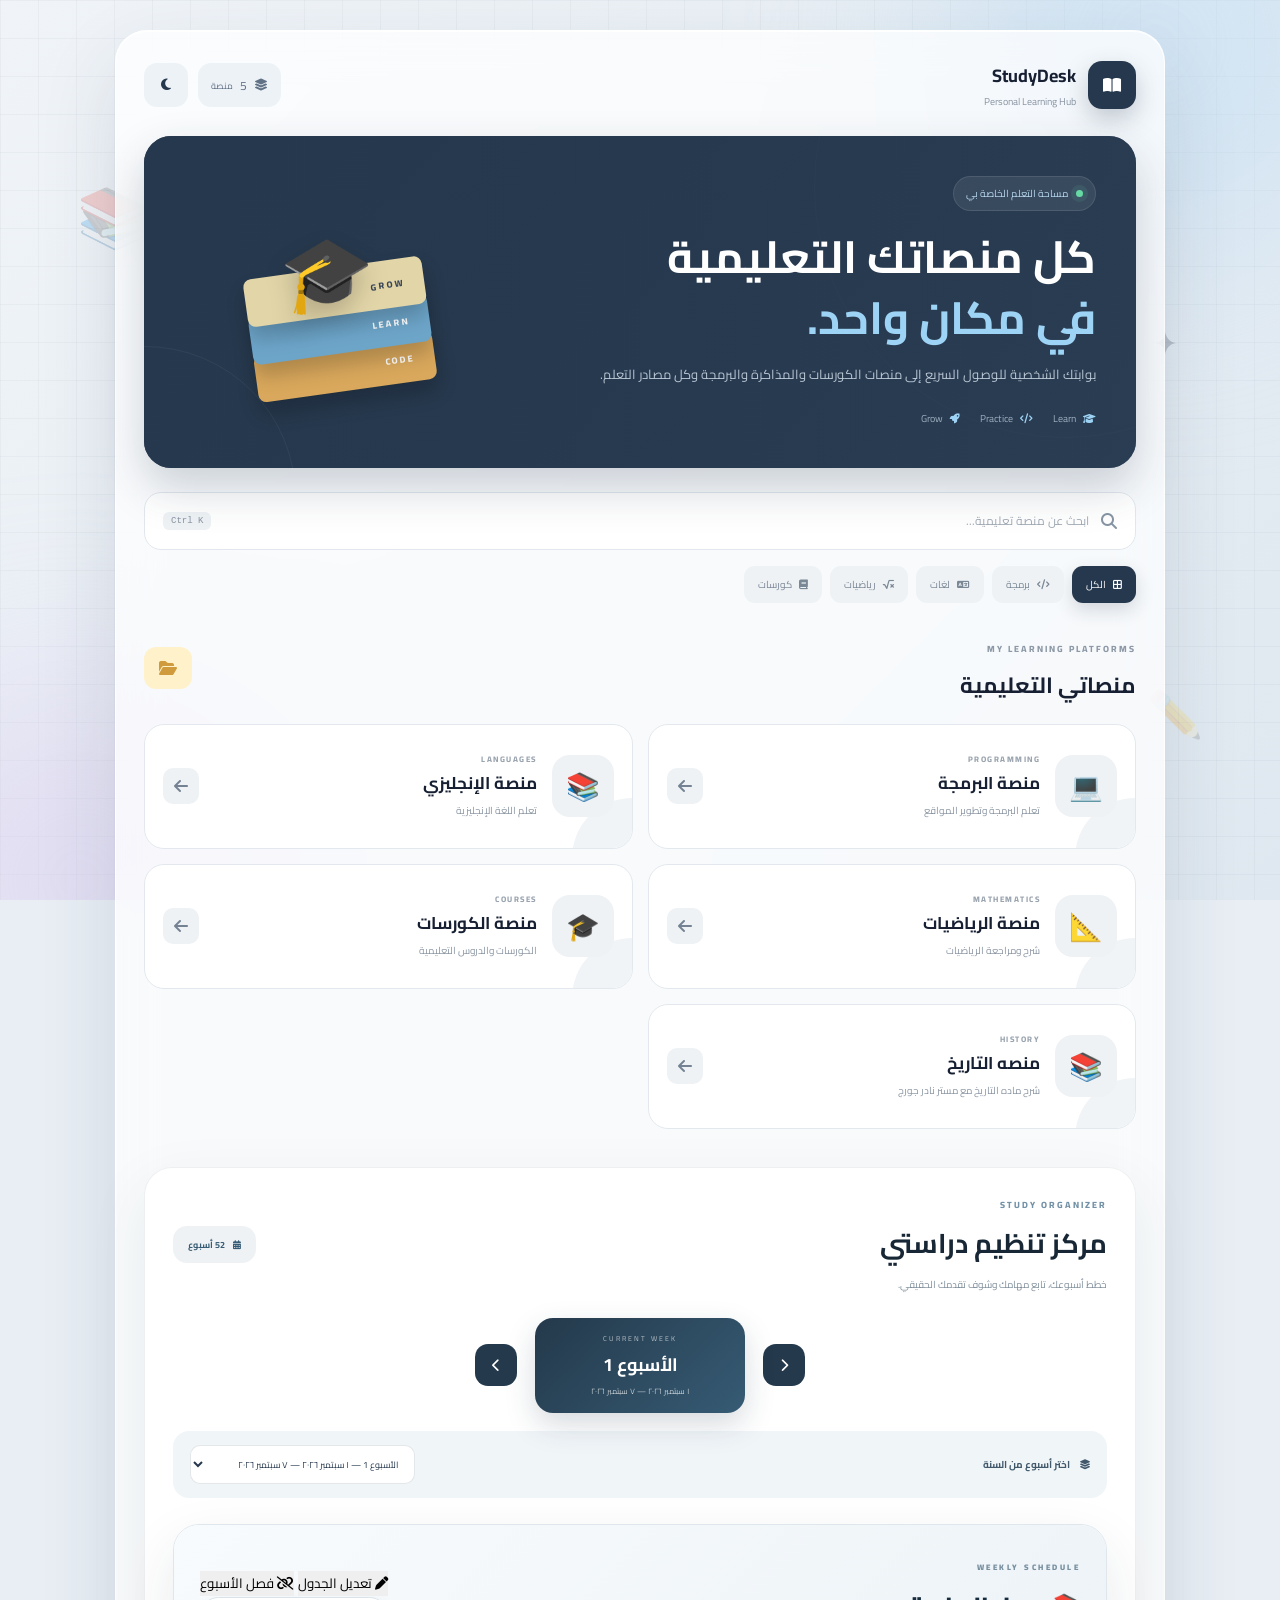
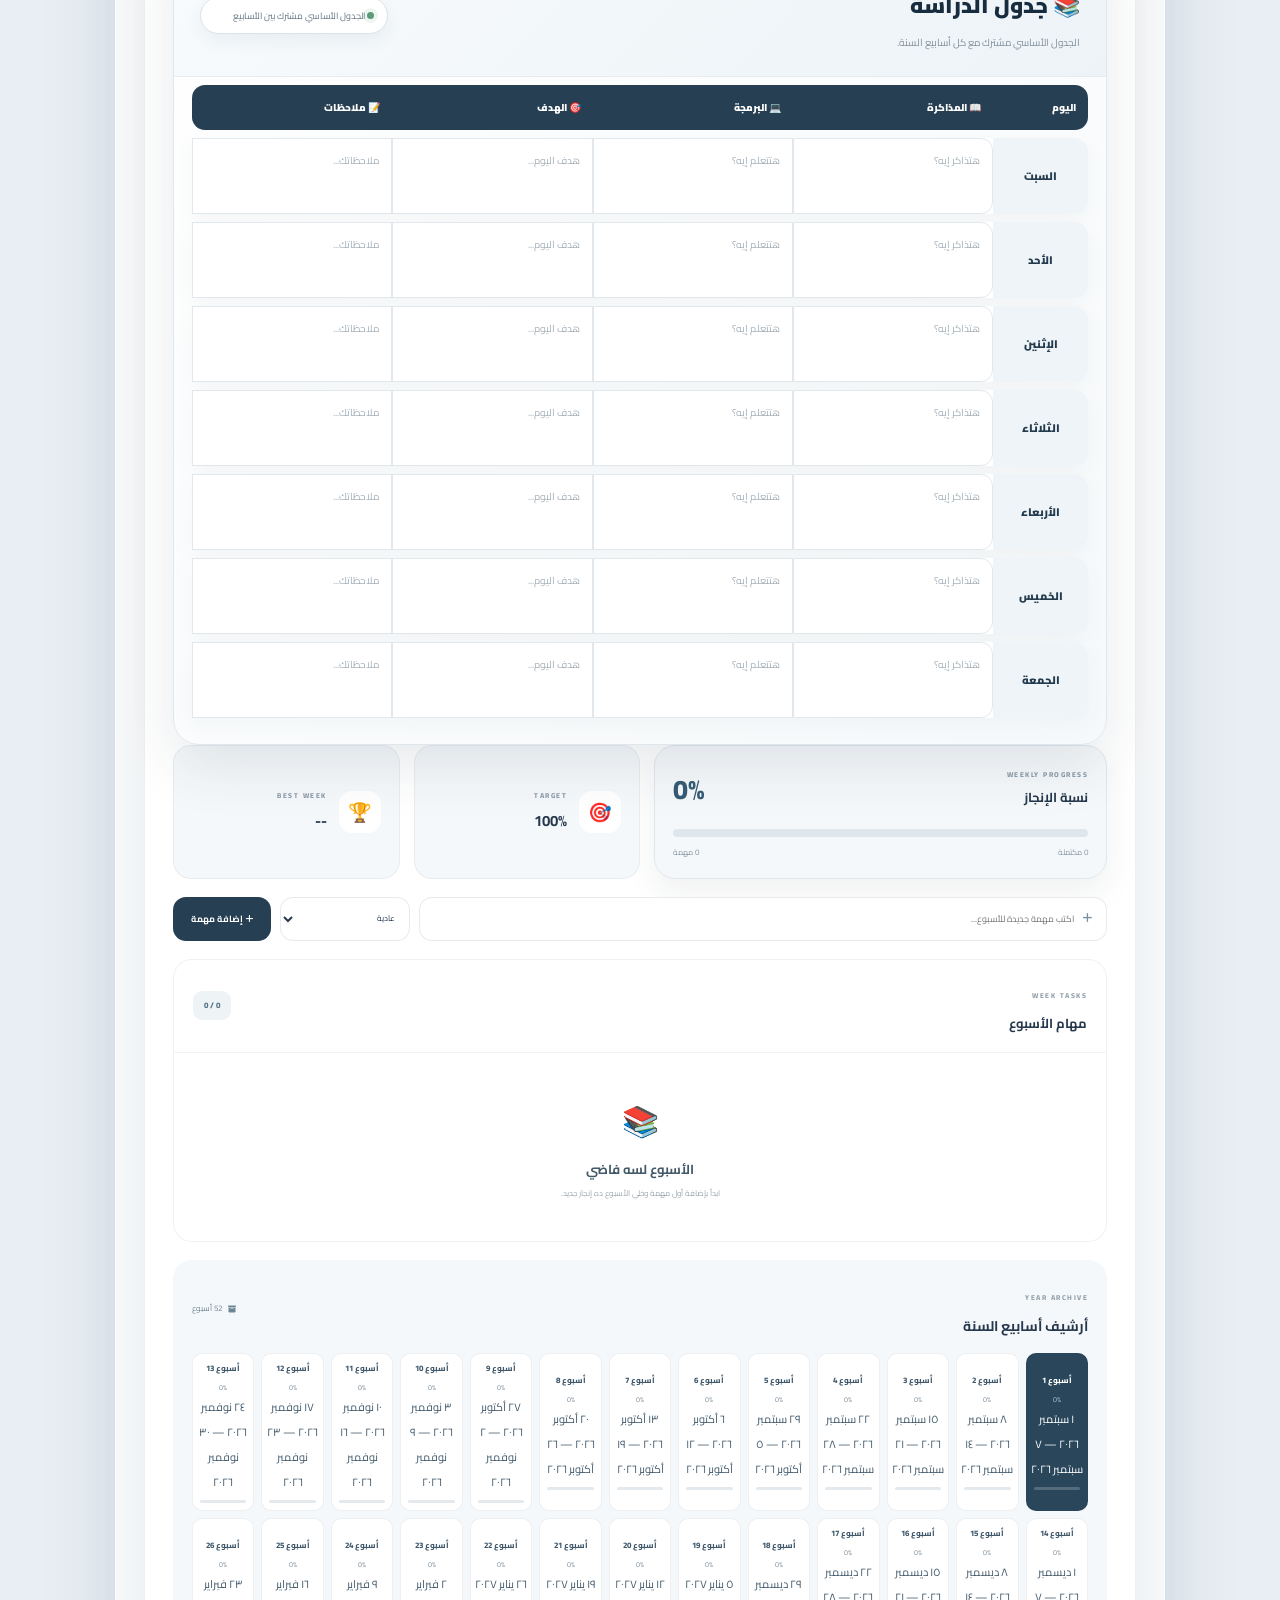
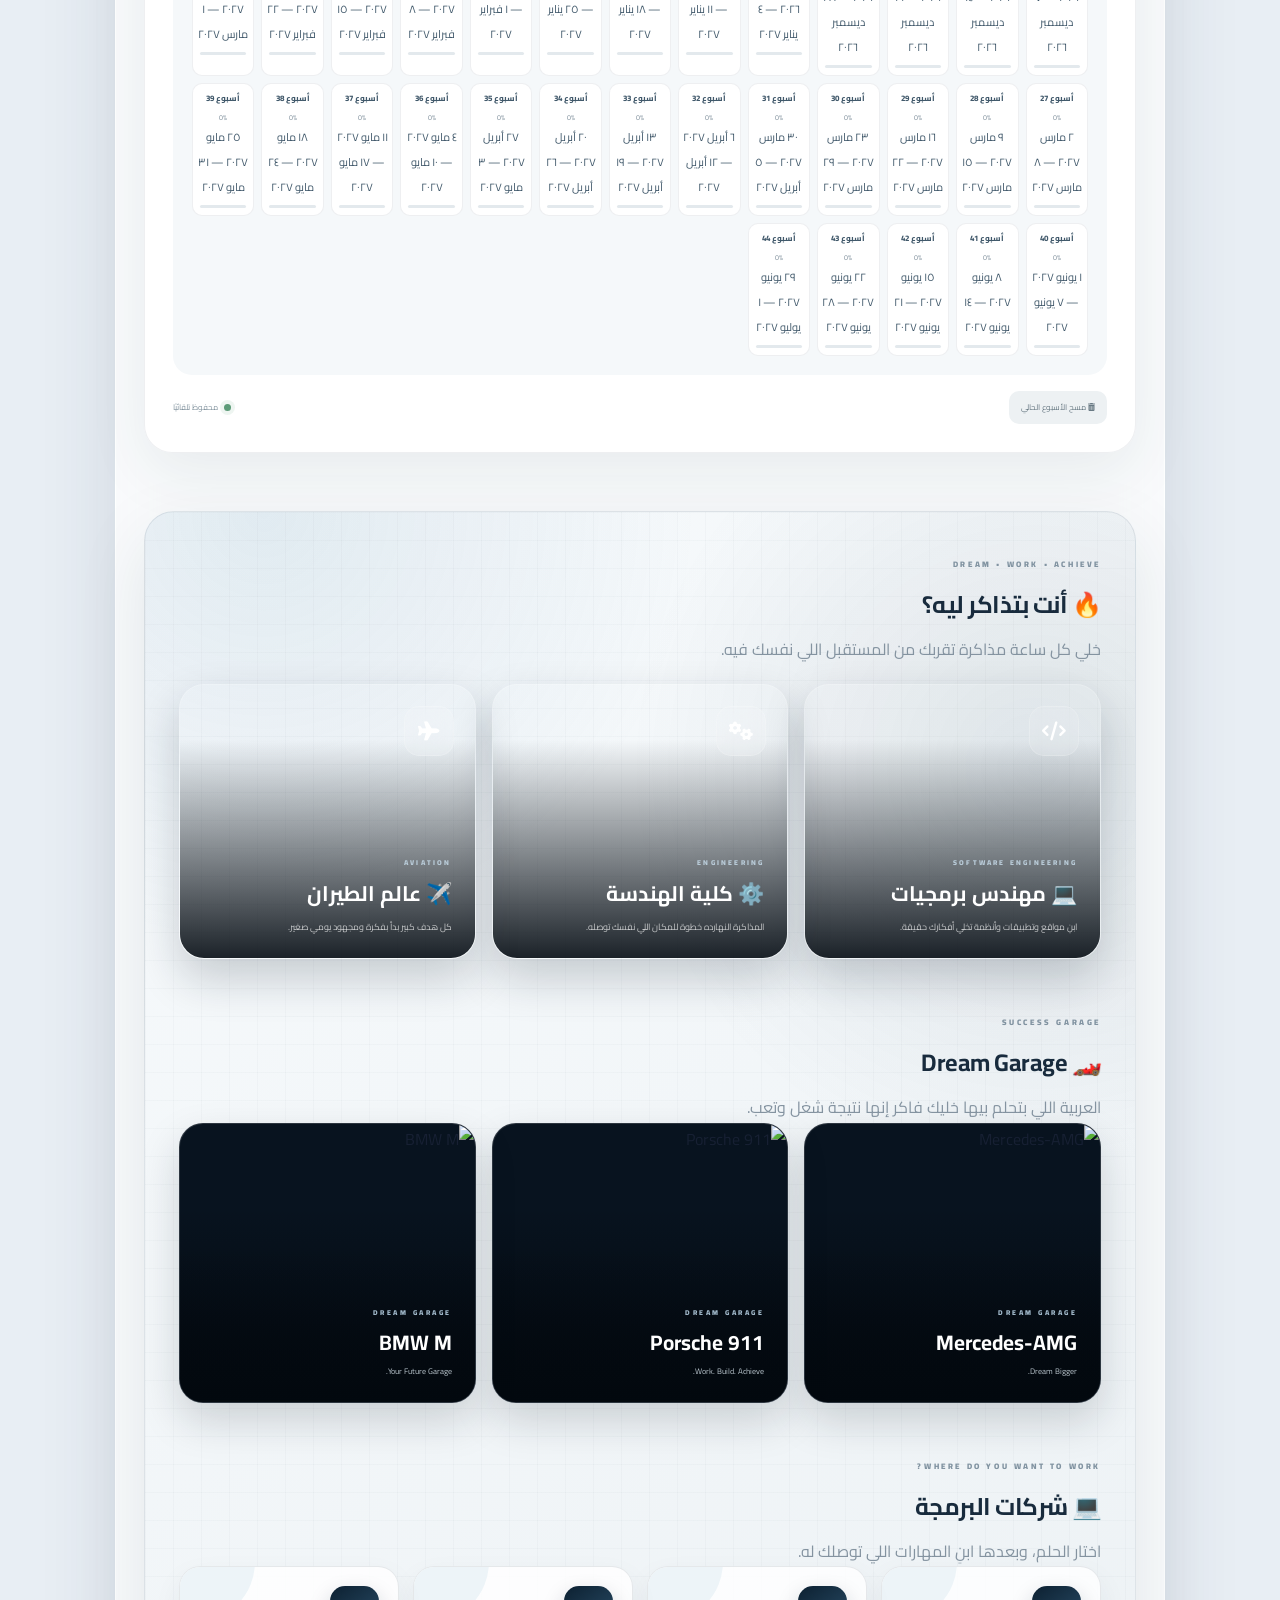
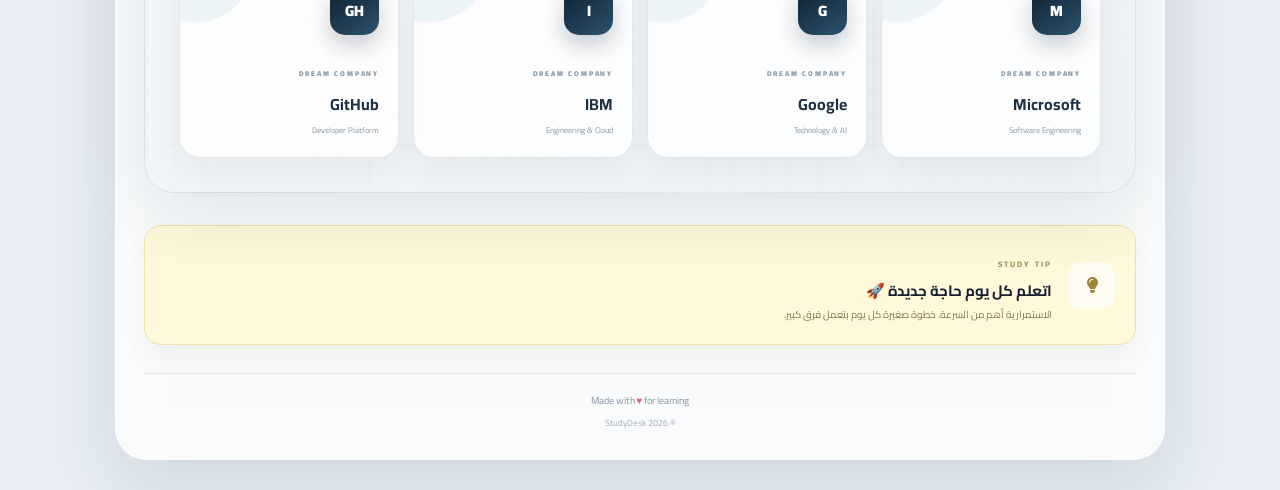
==== commit dc3b110a: "Add files via upload" ====
--- a/index.html
+++ b/index.html
@@ -1,484 +1,1020 @@
-<!DOCTYPE html>
-<html lang="ar" dir="rtl">
-
-<head>
-
-    <meta charset="UTF-8">
-
-    <meta
-        name="viewport"
-        content="width=device-width, initial-scale=1.0"
-    >
-
-    <meta
-        name="theme-color"
-        content="#26384d"
-    >
-
-    <meta
-        name="description"
-        content="StudyDesk - منصتك التعليمية الشخصية"
-    >
-
-    <title>StudyDesk | منصة التعلم</title>
-
-    <!-- PWA -->
-    <link rel="manifest" href="manifest.json">
-
-    <!-- Google Font -->
-    <link rel="preconnect" href="https://fonts.googleapis.com">
-    <link rel="preconnect" href="https://fonts.gstatic.com" crossorigin>
-
-    <link
-        href="https://fonts.googleapis.com/css2?family=Cairo:wght@400;500;600;700;800&display=swap"
-        rel="stylesheet"
-    >
-
-    <!-- Font Awesome -->
-    <link
-        rel="stylesheet"
-        href="https://cdnjs.cloudflare.com/ajax/libs/font-awesome/6.5.2/css/all.min.css"
-    >
-
-    <link rel="stylesheet" href="style.css">
-
-</head>
-
-
-<body>
-
-    <!-- Background -->
-
-    <div class="background">
-
-        <div class="grid"></div>
-
-        <div class="glow glow-1"></div>
-
-        <div class="glow glow-2"></div>
-
-    </div>
-
-
-    <!-- Floating Decorations -->
-
-    <div class="floating floating-book">
-        📚
-    </div>
-
-    <div class="floating floating-pencil">
-        ✏️
-    </div>
-
-    <div class="floating floating-star">
-        ✦
-    </div>
-
-
-    <!-- APP -->
-
-    <main class="app">
-
-
-        <!-- TOP BAR -->
-
-        <header class="topbar">
-
-            <div class="brand">
-
-                <div class="brand-icon">
-
-                    <i class="fa-solid fa-book-open"></i>
-
-                </div>
-
-                <div>
-
-                    <h2>
-                        StudyDesk
-                    </h2>
-
-                    <span>
-                        Personal Learning Hub
-                    </span>
-
-                </div>
-
-            </div>
-
-
-            <div class="top-actions">
-
-                <div class="platform-count">
-
-                    <i class="fa-solid fa-layer-group"></i>
-
-                    <span id="platformCount">
-                        0
-                    </span>
-
-                    <small>
-                        منصة
-                    </small>
-
-                </div>
-
-
-                <button
-                    class="theme-btn"
-                    id="themeBtn"
-                    title="تغيير المظهر"
-                >
-
-                    <i class="fa-solid fa-moon"></i>
-
-                </button>
-
-            </div>
-
-        </header>
-
-
-
-        <!-- HERO -->
-
-        <section class="hero">
-
-            <div class="hero-overlay"></div>
-
-
-            <div class="hero-content">
-
-                <div class="hero-badge">
-
-                    <span class="pulse"></span>
-
-                    مساحة التعلم الخاصة بي
-
-                </div>
-
-
-                <h1>
-
-                    كل منصاتك التعليمية
-
-                    <strong>
-                        في مكان واحد.
-                    </strong>
-
-                </h1>
-
-
-                <p>
-
-                    بوابتك الشخصية للوصول السريع
-                    إلى منصات الكورسات والمذاكرة
-                    والبرمجة وكل مصادر التعلم.
-
-                </p>
-
-
-                <div class="hero-info">
-
-                    <div>
-
-                        <i class="fa-solid fa-graduation-cap"></i>
-
-                        <span>
-                            Learn
-                        </span>
-
-                    </div>
-
-
-                    <div>
-
-                        <i class="fa-solid fa-code"></i>
-
-                        <span>
-                            Practice
-                        </span>
-
-                    </div>
-
-
-                    <div>
-
-                        <i class="fa-solid fa-rocket"></i>
-
-                        <span>
-                            Grow
-                        </span>
-
-                    </div>
-
-                </div>
-
-            </div>
-
-
-            <div class="hero-decoration">
-
-                <div class="book-stack">
-
-                    <div class="book book-1">
-                        CODE
-                    </div>
-
-                    <div class="book book-2">
-                        LEARN
-                    </div>
-
-                    <div class="book book-3">
-                        GROW
-                    </div>
-
-                </div>
-
-
-                <div class="graduation">
-                    🎓
-                </div>
-
-            </div>
-
-        </section>
-
-
-
-        <!-- SEARCH -->
-
-        <section class="search-section">
-
-            <div class="search-box">
-
-                <i class="fa-solid fa-magnifying-glass"></i>
-
-
-                <input
-                    type="text"
-                    id="searchInput"
-                    placeholder="ابحث عن منصة تعليمية..."
-                    autocomplete="off"
-                >
-
-
-                <kbd>
-                    Ctrl K
-                </kbd>
-
-            </div>
-
-        </section>
-
-
-
-        <!-- CATEGORIES -->
-
-        <section class="categories">
-
-            <button
-                class="category active"
-                data-category="all"
-            >
-
-                <i class="fa-solid fa-border-all"></i>
-
-                الكل
-
-            </button>
-
-
-            <button
-                class="category"
-                data-category="programming"
-            >
-
-                <i class="fa-solid fa-code"></i>
-
-                برمجة
-
-            </button>
-
-
-            <button
-                class="category"
-                data-category="languages"
-            >
-
-                <i class="fa-solid fa-language"></i>
-
-                لغات
-
-            </button>
-
-
-            <button
-                class="category"
-                data-category="math"
-            >
-
-                <i class="fa-solid fa-square-root-variable"></i>
-
-                رياضيات
-
-            </button>
-
-
-            <button
-                class="category"
-                data-category="courses"
-            >
-
-                <i class="fa-solid fa-book"></i>
-
-                كورسات
-
-            </button>
-
-        </section>
-
-
-
-        <!-- PLATFORMS -->
-
-        <section class="platform-section">
-
-
-            <div class="section-heading">
-
-                <div>
-
-                    <span>
-                        MY LEARNING PLATFORMS
-                    </span>
-
-                    <h2>
-                        منصاتي التعليمية
-                    </h2>
-
-                </div>
-
-
-                <div class="folder-icon">
-
-                    <i class="fa-solid fa-folder-open"></i>
-
-                </div>
-
-            </div>
-
-
-            <div
-                class="platform-grid"
-                id="platformGrid"
-            ></div>
-
-
-            <div
-                class="empty-state"
-                id="emptyState"
-            >
-
-                <div class="empty-icon">
-
-                    <i class="fa-solid fa-book-open"></i>
-
-                </div>
-
-                <h3>
-                    مش لاقي المنصة 😅
-                </h3>
-
-                <p>
-                    جرّب تبحث باسم مختلف.
-                </p>
-
-            </div>
-
-        </section>
-
-
-
-        <!-- STUDY NOTE -->
-
-        <section class="study-note">
-
-            <div class="note-icon">
-
-                <i class="fa-solid fa-lightbulb"></i>
-
-            </div>
-
-
-            <div>
-
-                <span>
-                    STUDY TIP
-                </span>
-
-                <h3>
-                    اتعلم كل يوم حاجة جديدة 🚀
-                </h3>
-
-                <p>
-                    الاستمرارية أهم من السرعة.
-                    خطوة صغيرة كل يوم بتعمل فرق كبير.
-                </p>
-
-            </div>
-
-        </section>
-
-
-
-        <!-- FOOTER -->
-
-        <footer>
-
-            <div class="footer-line"></div>
-
-            <p>
-
-                Made with
-                <span>♥</span>
-                for learning
-
-            </p>
-
-            <small>
-
-                ©
-                <span id="year"></span>
-                StudyDesk
-
-            </small>
-
-        </footer>
-
-    </main>
-
-
-
-    <!-- TOAST -->
-
-    <div
-        class="toast"
-        id="toast"
-    >
-
-        <i class="fa-solid fa-arrow-up-right-from-square"></i>
-
-        <span>
-            جاري فتح المنصة...
-        </span>
-
-    </div>
-
-
-
-    <script src="script.js"></script>
-
-</body>
-
+<!DOCTYPE html>
+<html lang="ar" dir="rtl">
+
+<head>
+
+    <meta charset="UTF-8">
+
+    <meta
+        name="viewport"
+        content="width=device-width, initial-scale=1.0"
+    >
+
+    <meta
+        name="theme-color"
+        content="#26384d"
+    >
+
+    <meta
+        name="description"
+        content="StudyDesk - منصتك التعليمية الشخصية"
+    >
+
+    <title>StudyDesk | منصة التعلم</title>
+
+    <!-- PWA -->
+    <link rel="manifest" href="manifest.json">
+
+    <!-- Google Font -->
+    <link rel="preconnect" href="https://fonts.googleapis.com">
+    <link rel="preconnect" href="https://fonts.gstatic.com" crossorigin>
+
+    <link
+        href="https://fonts.googleapis.com/css2?family=Cairo:wght@400;500;600;700;800&display=swap"
+        rel="stylesheet"
+    >
+
+    <!-- Font Awesome -->
+    <link
+        rel="stylesheet"
+        href="https://cdnjs.cloudflare.com/ajax/libs/font-awesome/6.5.2/css/all.min.css"
+    >
+
+    <link rel="stylesheet" href="style.css">
+
+</head>
+
+
+<body>
+
+    <!-- Background -->
+
+    <div class="background">
+
+        <div class="grid"></div>
+
+        <div class="glow glow-1"></div>
+
+        <div class="glow glow-2"></div>
+
+    </div>
+
+
+    <!-- Floating Decorations -->
+
+    <div class="floating floating-book">
+        📚
+    </div>
+
+    <div class="floating floating-pencil">
+        ✏️
+    </div>
+
+    <div class="floating floating-star">
+        ✦
+    </div>
+
+
+    <!-- APP -->
+
+    <main class="app">
+
+
+        <!-- TOP BAR -->
+
+        <header class="topbar">
+
+            <div class="brand">
+
+                <div class="brand-icon">
+
+                    <i class="fa-solid fa-book-open"></i>
+
+                </div>
+
+                <div>
+
+                    <h2>
+                        StudyDesk
+                    </h2>
+
+                    <span>
+                        Personal Learning Hub
+                    </span>
+
+                </div>
+
+            </div>
+
+
+            <div class="top-actions">
+
+                <div class="platform-count">
+
+                    <i class="fa-solid fa-layer-group"></i>
+
+                    <span id="platformCount">
+                        0
+                    </span>
+
+                    <small>
+                        منصة
+                    </small>
+
+                </div>
+
+
+                <button
+                    class="theme-btn"
+                    id="themeBtn"
+                    title="تغيير المظهر"
+                >
+
+                    <i class="fa-solid fa-moon"></i>
+
+                </button>
+
+            </div>
+
+        </header>
+
+
+
+        <!-- HERO -->
+
+        <section class="hero">
+
+            <div class="hero-overlay"></div>
+
+
+            <div class="hero-content">
+
+                <div class="hero-badge">
+
+                    <span class="pulse"></span>
+
+                    مساحة التعلم الخاصة بي
+
+                </div>
+
+
+                <h1>
+
+                    كل منصاتك التعليمية
+
+                    <strong>
+                        في مكان واحد.
+                    </strong>
+
+                </h1>
+
+
+                <p>
+
+                    بوابتك الشخصية للوصول السريع
+                    إلى منصات الكورسات والمذاكرة
+                    والبرمجة وكل مصادر التعلم.
+
+                </p>
+
+
+                <div class="hero-info">
+
+                    <div>
+
+                        <i class="fa-solid fa-graduation-cap"></i>
+
+                        <span>
+                            Learn
+                        </span>
+
+                    </div>
+
+
+                    <div>
+
+                        <i class="fa-solid fa-code"></i>
+
+                        <span>
+                            Practice
+                        </span>
+
+                    </div>
+
+
+                    <div>
+
+                        <i class="fa-solid fa-rocket"></i>
+
+                        <span>
+                            Grow
+                        </span>
+
+                    </div>
+
+                </div>
+
+            </div>
+
+
+            <div class="hero-decoration">
+
+                <div class="book-stack">
+
+                    <div class="book book-1">
+                        CODE
+                    </div>
+
+                    <div class="book book-2">
+                        LEARN
+                    </div>
+
+                    <div class="book book-3">
+                        GROW
+                    </div>
+
+                </div>
+
+
+                <div class="graduation">
+                    🎓
+                </div>
+
+            </div>
+
+        </section>
+
+
+
+        <!-- SEARCH -->
+
+        <section class="search-section">
+
+            <div class="search-box">
+
+                <i class="fa-solid fa-magnifying-glass"></i>
+
+
+                <input
+                    type="text"
+                    id="searchInput"
+                    placeholder="ابحث عن منصة تعليمية..."
+                    autocomplete="off"
+                >
+
+
+                <kbd>
+                    Ctrl K
+                </kbd>
+
+            </div>
+
+        </section>
+
+
+
+        <!-- CATEGORIES -->
+
+        <section class="categories">
+
+            <button
+                class="category active"
+                data-category="all"
+            >
+
+                <i class="fa-solid fa-border-all"></i>
+
+                الكل
+
+            </button>
+
+
+            <button
+                class="category"
+                data-category="programming"
+            >
+
+                <i class="fa-solid fa-code"></i>
+
+                برمجة
+
+            </button>
+
+
+            <button
+                class="category"
+                data-category="languages"
+            >
+
+                <i class="fa-solid fa-language"></i>
+
+                لغات
+
+            </button>
+
+
+            <button
+                class="category"
+                data-category="math"
+            >
+
+                <i class="fa-solid fa-square-root-variable"></i>
+
+                رياضيات
+
+            </button>
+
+
+            <button
+                class="category"
+                data-category="courses"
+            >
+
+                <i class="fa-solid fa-book"></i>
+
+                كورسات
+
+            </button>
+
+        </section>
+
+
+
+        <!-- PLATFORMS -->
+
+        <section class="platform-section">
+
+
+            <div class="section-heading">
+
+                <div>
+
+                    <span>
+                        MY LEARNING PLATFORMS
+                    </span>
+
+                    <h2>
+                        منصاتي التعليمية
+                    </h2>
+
+                </div>
+
+
+                <div class="folder-icon">
+
+                    <i class="fa-solid fa-folder-open"></i>
+
+                </div>
+
+            </div>
+
+
+            <div
+                class="platform-grid"
+                id="platformGrid"
+            ></div>
+
+
+            <div
+                class="empty-state"
+                id="emptyState"
+            >
+
+                <div class="empty-icon">
+
+                    <i class="fa-solid fa-book-open"></i>
+
+                </div>
+
+                <h3>
+                    مش لاقي المنصة 😅
+                </h3>
+
+                <p>
+                    جرّب تبحث باسم مختلف.
+                </p>
+
+            </div>
+
+        </section>
+
+
+
+
+        <!-- =====================================================
+             ORGANIZATION / WEEKLY STUDY PLANNER
+        ====================================================== -->
+
+        <section class="organization-section" id="organization">
+
+            <div class="organization-header">
+
+                <div>
+                    <span class="section-label">STUDY ORGANIZER</span>
+
+                    <h2>مركز تنظيم دراستي</h2>
+
+                    <p>
+                        خطط أسبوعك، تابع مهامك وشوف تقدمك الحقيقي.
+                    </p>
+                </div>
+
+                <div class="organization-badge">
+                    <i class="fa-solid fa-calendar-days"></i>
+                    <span>52 أسبوع</span>
+                </div>
+
+            </div>
+
+
+            <div class="week-control">
+
+                <button
+                    class="week-arrow"
+                    id="previousWeek"
+                    title="الأسبوع السابق"
+                    type="button"
+                >
+                    <i class="fa-solid fa-chevron-right"></i>
+                </button>
+
+                <div class="current-week">
+
+                    <span>CURRENT WEEK</span>
+
+                    <strong id="currentWeekTitle">
+                        الأسبوع 1
+                    </strong>
+
+                    <small id="currentWeekDates">
+                        --
+                    </small>
+
+                </div>
+
+                <button
+                    class="week-arrow"
+                    id="nextWeek"
+                    title="الأسبوع التالي"
+                    type="button"
+                >
+                    <i class="fa-solid fa-chevron-left"></i>
+                </button>
+
+            </div>
+
+
+            <div class="week-selector-box">
+
+                <div class="week-selector-title">
+                    <i class="fa-solid fa-layer-group"></i>
+                    <span>اختر أسبوع من السنة</span>
+                </div>
+
+                <select id="weekSelector" aria-label="اختيار الأسبوع"></select>
+
+            </div>
+
+
+
+            <div class="weekly-table-card">
+
+                <div class="weekly-table-heading">
+
+    <div>
+        <span>WEEKLY SCHEDULE</span>
+
+        <h3>📚 جدول الدراسة</h3>
+
+        <p id="scheduleModeText">
+            الجدول الأساسي مشترك مع كل أسابيع السنة.
+        </p>
+    </div>
+
+    <div class="schedule-actions">
+
+        <button
+            class="schedule-action-button"
+            id="editSchedule"
+            type="button"
+        >
+            <i class="fa-solid fa-pen"></i>
+            تعديل الجدول
+        </button>
+
+        <button
+            class="schedule-action-button"
+            id="detachSchedule"
+            type="button"
+        >
+            <i class="fa-solid fa-unlink"></i>
+            فصل الأسبوع
+        </button>
+
+        <button
+            class="schedule-action-button"
+            id="restoreSchedule"
+            type="button"
+            style="display:none"
+        >
+            <i class="fa-solid fa-link"></i>
+            إرجاع للجدول الأساسي
+        </button>
+
+        <div
+            class="table-save-badge"
+            id="scheduleSaveStatus"
+        >
+            <span class="save-dot"></span>
+            محفوظ تلقائيًا
+        </div>
+
+    </div>
+
+</div>
+                <div class="planner-table-wrapper">
+
+                    <table class="planner-table">
+
+                        <thead>
+                            <tr>
+                                <th>اليوم</th>
+                                <th>📖 المذاكرة</th>
+                                <th>💻 البرمجة</th>
+                                <th>🎯 الهدف</th>
+                                <th>📝 ملاحظات</th>
+                            </tr>
+                        </thead>
+
+                        <tbody id="weeklyScheduleBody">
+
+                            <tr data-day="saturday">
+                                <td class="day-name">السبت</td>
+                                <td><textarea data-schedule-field="study" placeholder="هتذاكر إيه؟"></textarea></td>
+                                <td><textarea data-schedule-field="coding" placeholder="هتتعلم إيه؟"></textarea></td>
+                                <td><textarea data-schedule-field="goal" placeholder="هدف اليوم..."></textarea></td>
+                                <td><textarea data-schedule-field="notes" placeholder="ملاحظاتك..."></textarea></td>
+                            </tr>
+
+                            <tr data-day="sunday">
+                                <td class="day-name">الأحد</td>
+                                <td><textarea data-schedule-field="study" placeholder="هتذاكر إيه؟"></textarea></td>
+                                <td><textarea data-schedule-field="coding" placeholder="هتتعلم إيه؟"></textarea></td>
+                                <td><textarea data-schedule-field="goal" placeholder="هدف اليوم..."></textarea></td>
+                                <td><textarea data-schedule-field="notes" placeholder="ملاحظاتك..."></textarea></td>
+                            </tr>
+
+                            <tr data-day="monday">
+                                <td class="day-name">الإثنين</td>
+                                <td><textarea data-schedule-field="study" placeholder="هتذاكر إيه؟"></textarea></td>
+                                <td><textarea data-schedule-field="coding" placeholder="هتتعلم إيه؟"></textarea></td>
+                                <td><textarea data-schedule-field="goal" placeholder="هدف اليوم..."></textarea></td>
+                                <td><textarea data-schedule-field="notes" placeholder="ملاحظاتك..."></textarea></td>
+                            </tr>
+
+                            <tr data-day="tuesday">
+                                <td class="day-name">الثلاثاء</td>
+                                <td><textarea data-schedule-field="study" placeholder="هتذاكر إيه؟"></textarea></td>
+                                <td><textarea data-schedule-field="coding" placeholder="هتتعلم إيه؟"></textarea></td>
+                                <td><textarea data-schedule-field="goal" placeholder="هدف اليوم..."></textarea></td>
+                                <td><textarea data-schedule-field="notes" placeholder="ملاحظاتك..."></textarea></td>
+                            </tr>
+
+                            <tr data-day="wednesday">
+                                <td class="day-name">الأربعاء</td>
+                                <td><textarea data-schedule-field="study" placeholder="هتذاكر إيه؟"></textarea></td>
+                                <td><textarea data-schedule-field="coding" placeholder="هتتعلم إيه؟"></textarea></td>
+                                <td><textarea data-schedule-field="goal" placeholder="هدف اليوم..."></textarea></td>
+                                <td><textarea data-schedule-field="notes" placeholder="ملاحظاتك..."></textarea></td>
+                            </tr>
+
+                            <tr data-day="thursday">
+                                <td class="day-name">الخميس</td>
+                                <td><textarea data-schedule-field="study" placeholder="هتذاكر إيه؟"></textarea></td>
+                                <td><textarea data-schedule-field="coding" placeholder="هتتعلم إيه؟"></textarea></td>
+                                <td><textarea data-schedule-field="goal" placeholder="هدف اليوم..."></textarea></td>
+                                <td><textarea data-schedule-field="notes" placeholder="ملاحظاتك..."></textarea></td>
+                            </tr>
+
+                            <tr data-day="friday">
+                                <td class="day-name">الجمعة</td>
+                                <td><textarea data-schedule-field="study" placeholder="هتذاكر إيه؟"></textarea></td>
+                                <td><textarea data-schedule-field="coding" placeholder="هتتعلم إيه؟"></textarea></td>
+                                <td><textarea data-schedule-field="goal" placeholder="هدف اليوم..."></textarea></td>
+                                <td><textarea data-schedule-field="notes" placeholder="ملاحظاتك..."></textarea></td>
+                            </tr>
+
+                        </tbody>
+
+                    </table>
+
+                </div>
+
+            </div>
+
+            <div class="planner-dashboard">
+
+                <div class="progress-card">
+
+                    <div class="progress-card-top">
+
+                        <div>
+                            <span>WEEKLY PROGRESS</span>
+
+                            <h3>نسبة الإنجاز</h3>
+                        </div>
+
+                        <div
+                            class="progress-number"
+                            id="weeklyPercentage"
+                        >
+                            0%
+                        </div>
+
+                    </div>
+
+                    <div class="progress-track">
+                        <div
+                            class="progress-fill"
+                            id="weeklyProgress"
+                            style="width:0%"
+                        ></div>
+                    </div>
+
+                    <div class="progress-info">
+                        <span id="completedTasks">0 مكتملة</span>
+                        <span id="totalTasks">0 مهمة</span>
+                    </div>
+
+                </div>
+
+
+                <div class="mini-stat">
+
+                    <div class="mini-stat-icon">🎯</div>
+
+                    <div>
+                        <span>TARGET</span>
+                        <strong>100%</strong>
+                    </div>
+
+                </div>
+
+
+                <div class="mini-stat">
+
+                    <div class="mini-stat-icon">🏆</div>
+
+                    <div>
+                        <span>BEST WEEK</span>
+                        <strong id="bestWeek">--</strong>
+                    </div>
+
+                </div>
+
+            </div>
+
+
+            <div class="task-creator">
+
+                <div class="task-input-wrapper">
+
+                    <i class="fa-solid fa-plus"></i>
+
+                    <input
+                        type="text"
+                        id="taskInput"
+                        placeholder="اكتب مهمة جديدة للأسبوع..."
+                        autocomplete="off"
+                        maxlength="180"
+                    >
+
+                </div>
+
+                <select id="taskPriority" aria-label="أولوية المهمة">
+
+                    <option value="normal">عادية</option>
+                    <option value="important">مهمة</option>
+                    <option value="urgent">مهمة جدًا</option>
+
+                </select>
+
+                <button
+                    id="addTask"
+                    class="add-task-button"
+                    type="button"
+                >
+                    <i class="fa-solid fa-plus"></i>
+                    إضافة مهمة
+                </button>
+
+            </div>
+
+
+            <div class="tasks-container">
+
+                <div class="tasks-header">
+
+                    <div>
+                        <span>WEEK TASKS</span>
+                        <h3>مهام الأسبوع</h3>
+                    </div>
+
+                    <div
+                        class="tasks-counter"
+                        id="tasksCounter"
+                    >
+                        0 / 0
+                    </div>
+
+                </div>
+
+
+                <div
+                    class="tasks-list"
+                    id="tasksList"
+                ></div>
+
+
+                <div
+                    class="no-tasks"
+                    id="noTasks"
+                >
+
+                    <div class="no-tasks-icon">📚</div>
+
+                    <h3>الأسبوع لسه فاضي</h3>
+
+                    <p>
+                        ابدأ بإضافة أول مهمة وخلي الأسبوع ده إنجاز جديد.
+                    </p>
+
+                </div>
+
+            </div>
+
+
+            <div class="year-archive">
+
+                <div class="archive-header">
+
+                    <div>
+                        <span>YEAR ARCHIVE</span>
+                        <h3>أرشيف أسابيع السنة</h3>
+                    </div>
+
+                    <div class="archive-count">
+                        <i class="fa-solid fa-box-archive"></i>
+                        <span>52 أسبوع</span>
+                    </div>
+
+                </div>
+
+                <div
+                    class="weeks-archive"
+                    id="weeksArchive"
+                ></div>
+
+            </div>
+
+
+            <div class="planner-actions">
+
+                <button
+                    class="clear-week-button"
+                    id="clearCurrentWeek"
+                    type="button"
+                >
+                    <i class="fa-solid fa-trash-can"></i>
+                    مسح الأسبوع الحالي
+                </button>
+
+                <div
+                    class="planner-save-status"
+                    id="plannerSaveStatus"
+                >
+                    <span class="save-dot"></span>
+                    محفوظ تلقائيًا
+                </div>
+
+            </div>
+
+        </section>
+
+
+        <!-- CLEAR WEEK MODAL -->
+
+        <div
+            class="week-modal"
+            id="weekClearModal"
+            aria-hidden="true"
+        >
+
+            <div
+                class="week-modal-box"
+                role="dialog"
+                aria-modal="true"
+                aria-labelledby="weekClearTitle"
+            >
+
+                <button
+                    class="week-modal-close"
+                    id="closeWeekModal"
+                    type="button"
+                    aria-label="إغلاق"
+                >
+                    ×
+                </button>
+
+                <div class="week-modal-icon">🗑️</div>
+
+                <span>RESET CURRENT WEEK</span>
+
+                <h3 id="weekClearTitle">تمسح الأسبوع ده؟</h3>
+
+                <p>
+                    كل المهام الخاصة بالأسبوع الحالي هتتمسح،
+                    لكن باقي أسابيع السنة هتفضل محفوظة.
+                </p>
+
+                <div class="week-modal-actions">
+
+                    <button
+                        id="cancelWeekClear"
+                        class="week-modal-cancel"
+                        type="button"
+                    >
+                        لأ، خليه
+                    </button>
+
+                    <button
+                        id="confirmWeekClear"
+                        class="week-modal-confirm"
+                        type="button"
+                    >
+                        مسح الأسبوع
+                    </button>
+
+                </div>
+
+            </div>
+
+        </div>
+
+
+
+        <!-- =====================================================
+             DREAM FUTURE / MOTIVATION
+        ====================================================== -->
+
+        <section class="dream-section" id="dreamFuture">
+
+            <div class="dream-heading">
+                <span>DREAM • WORK • ACHIEVE</span>
+                <h3>🔥 أنت بتذاكر ليه؟</h3>
+                <p>خلي كل ساعة مذاكرة تقربك من المستقبل اللي نفسك فيه.</p>
+            </div>
+
+            <div class="dream-grid">
+
+                <article class="dream-card dream-programming">
+                    <div class="dream-bg"></div>
+                    <div class="dream-content">
+                        <div class="dream-icon"><i class="fa-solid fa-code"></i></div>
+                        <span>SOFTWARE ENGINEERING</span>
+                        <h3>💻 مهندس برمجيات</h3>
+                        <p>ابنِ مواقع وتطبيقات وأنظمة تخلي أفكارك حقيقة.</p>
+                    </div>
+                </article>
+
+                <article class="dream-card dream-engineering">
+                    <div class="dream-bg"></div>
+                    <div class="dream-content">
+                        <div class="dream-icon"><i class="fa-solid fa-gears"></i></div>
+                        <span>ENGINEERING</span>
+                        <h3>⚙️ كلية الهندسة</h3>
+                        <p>المذاكرة النهارده خطوة للمكان اللي نفسك توصله.</p>
+                    </div>
+                </article>
+
+                <article class="dream-card dream-aviation">
+                    <div class="dream-bg"></div>
+                    <div class="dream-content">
+                        <div class="dream-icon"><i class="fa-solid fa-plane"></i></div>
+                        <span>AVIATION</span>
+                        <h3>✈️ عالم الطيران</h3>
+                        <p>كل هدف كبير بدأ بفكرة ومجهود يومي صغير.</p>
+                    </div>
+                </article>
+
+            </div>
+
+            <div class="showroom">
+
+                <div class="showroom-heading">
+                    <span>SUCCESS GARAGE</span>
+                    <h3>🏎️ Dream Garage</h3>
+                    <p>العربية اللي بتحلم بيها خليك فاكر إنها نتيجة شغل وتعب.</p>
+                </div>
+
+                <div class="car-gallery" id="carGallery"></div>
+
+            </div>
+
+            <div class="companies">
+
+                <div class="companies-heading">
+                    <span>WHERE DO YOU WANT TO WORK?</span>
+                    <h3>💻 شركات البرمجة</h3>
+                    <p>اختار الحلم، وبعدها ابنِ المهارات اللي توصلك له.</p>
+                </div>
+
+                <div class="company-grid" id="companyGrid"></div>
+
+            </div>
+
+        </section>
+
+
+        <!-- STUDY NOTE -->
+
+        <section class="study-note">
+
+            <div class="note-icon">
+
+                <i class="fa-solid fa-lightbulb"></i>
+
+            </div>
+
+
+            <div>
+
+                <span>
+                    STUDY TIP
+                </span>
+
+                <h3>
+                    اتعلم كل يوم حاجة جديدة 🚀
+                </h3>
+
+                <p>
+                    الاستمرارية أهم من السرعة.
+                    خطوة صغيرة كل يوم بتعمل فرق كبير.
+                </p>
+
+            </div>
+
+        </section>
+
+
+
+        <!-- FOOTER -->
+
+        <footer>
+
+            <div class="footer-line"></div>
+
+            <p>
+
+                Made with
+                <span>♥</span>
+                for learning
+
+            </p>
+
+            <small>
+
+                ©
+                <span id="year"></span>
+                StudyDesk
+
+            </small>
+
+        </footer>
+
+    </main>
+
+
+
+    <!-- TOAST -->
+
+    <div
+        class="toast"
+        id="toast"
+    >
+
+        <i class="fa-solid fa-arrow-up-right-from-square"></i>
+
+        <span>
+            جاري فتح المنصة...
+        </span>
+
+    </div>
+
+
+
+    <script src="script.js"></script>
+
+</body>
+
 </html>
--- a/style.css
+++ b/style.css
@@ -1,1327 +1,2638 @@
-* {
-    margin: 0;
-    padding: 0;
-    box-sizing: border-box;
-}
-
-html {
-    scroll-behavior: smooth;
-}
-
-body {
-    font-family: "Cairo", sans-serif;
-    min-height: 100vh;
-    color: #172033;
-    background: #e8eef4;
-    overflow-x: hidden;
-    transition: 0.4s;
-}
-
-button,
-input {
-    font-family: inherit;
-}
-
-button {
-    border: 0;
-}
-
-a {
-    text-decoration: none;
-    color: inherit;
-}
-
-
-/* =========================
-   BACKGROUND
-========================= */
-
-.background {
-    position: fixed;
-    inset: 0;
-    z-index: -10;
-    overflow: hidden;
-
-    background:
-        linear-gradient(
-            135deg,
-            #f0f4f8,
-            #dfe8f0
-        );
-}
-
-.grid {
-    position: absolute;
-    inset: 0;
-
-    background-image:
-        linear-gradient(
-            rgba(44,62,80,.04) 1px,
-            transparent 1px
-        ),
-        linear-gradient(
-            90deg,
-            rgba(44,62,80,.04) 1px,
-            transparent 1px
-        );
-
-    background-size: 38px 38px;
-}
-
-.glow {
-    position: absolute;
-    border-radius: 50%;
-    filter: blur(100px);
-    opacity: .5;
-}
-
-.glow-1 {
-    width: 450px;
-    height: 450px;
-
-    top: -180px;
-    right: -100px;
-
-    background: #bddbf3;
-}
-
-.glow-2 {
-    width: 400px;
-    height: 400px;
-
-    bottom: -180px;
-    left: -120px;
-
-    background: #d9caef;
-}
-
-
-/* =========================
-   FLOATING
-========================= */
-
-.floating {
-    position: fixed;
-    pointer-events: none;
-    z-index: -1;
-    opacity: .2;
-}
-
-.floating-book {
-    left: 6%;
-    top: 18%;
-    font-size: 58px;
-
-    animation:
-        floatBook
-        5s
-        ease-in-out
-        infinite;
-}
-
-.floating-pencil {
-    right: 6%;
-    bottom: 16%;
-    font-size: 45px;
-
-    animation:
-        floatPencil
-        6s
-        ease-in-out
-        infinite;
-}
-
-.floating-star {
-    right: 8%;
-    top: 35%;
-    font-size: 30px;
-
-    animation:
-        spin
-        8s
-        linear
-        infinite;
-}
-
-@keyframes floatBook {
-
-    0%,100% {
-        transform:
-            translateY(0)
-            rotate(-5deg);
-    }
-
-    50% {
-        transform:
-            translateY(-18px)
-            rotate(5deg);
-    }
-}
-
-@keyframes floatPencil {
-
-    0%,100% {
-        transform:
-            translateY(0)
-            rotate(-25deg);
-    }
-
-    50% {
-        transform:
-            translateY(-15px)
-            rotate(-15deg);
-    }
-}
-
-@keyframes spin {
-    to {
-        transform: rotate(360deg);
-    }
-}
-
-
-/* =========================
-   APP
-========================= */
-
-.app {
-    width: min(
-        1050px,
-        calc(100% - 28px)
-    );
-
-    margin: 30px auto;
-    padding: 28px;
-
-    border-radius: 32px;
-
-    background:
-        rgba(255,255,255,.72);
-
-    border:
-        1px solid
-        rgba(255,255,255,.85);
-
-    box-shadow:
-        0 30px 80px
-        rgba(35,52,70,.12),
-
-        inset
-        0 1px 0
-        rgba(255,255,255,.9);
-
-    backdrop-filter: blur(22px);
-}
-
-
-/* =========================
-   TOPBAR
-========================= */
-
-.topbar {
-    display: flex;
-    align-items: center;
-    justify-content: space-between;
-
-    margin-bottom: 25px;
-}
-
-.brand {
-    display: flex;
-    align-items: center;
-    gap: 12px;
-}
-
-.brand-icon {
-    width: 48px;
-    height: 48px;
-
-    display: grid;
-    place-items: center;
-
-    border-radius: 14px;
-
-    background: #26384d;
-    color: white;
-
-    box-shadow:
-        0 10px 25px
-        rgba(38,56,77,.25);
-}
-
-.brand h2 {
-    font-size: 18px;
-}
-
-.brand span {
-    display: block;
-    color: #8994a2;
-    font-size: 10px;
-}
-
-.top-actions {
-    display: flex;
-    align-items: center;
-    gap: 10px;
-}
-
-.platform-count {
-    height: 44px;
-
-    display: flex;
-    align-items: center;
-    gap: 7px;
-
-    padding: 0 13px;
-
-    border-radius: 13px;
-
-    background: #edf2f6;
-    color: #627286;
-
-    font-size: 12px;
-}
-
-.platform-count small {
-    font-size: 9px;
-}
-
-.theme-btn {
-    width: 44px;
-    height: 44px;
-
-    display: grid;
-    place-items: center;
-
-    border-radius: 13px;
-
-    background: #edf2f6;
-    color: #26384d;
-
-    cursor: pointer;
-
-    transition: .3s;
-}
-
-.theme-btn:hover {
-    transform:
-        rotate(15deg)
-        scale(1.05);
-}
-
-
-/* =========================
-   HERO
-========================= */
-
-.hero {
-    position: relative;
-
-    min-height: 330px;
-
-    display: flex;
-    align-items: center;
-    justify-content: space-between;
-
-    gap: 30px;
-
-    padding: 40px;
-
-    border-radius: 27px;
-
-    overflow: hidden;
-
-    color: white;
-
-    background:
-        linear-gradient(
-            135deg,
-            #26384d,
-            #354b63
-        );
-
-    box-shadow:
-        0 20px 45px
-        rgba(38,56,77,.22);
-}
-
-
-/*
-    هنا لو عايز تحط الصورة اللي عملناها
-    كخلفية للـ Hero:
-
-    background-image:
-        url("رابط-الصورة-هنا");
-
-    لكن يفضل الصورة تكون رابط HTTPS مباشر.
-*/
-
-.hero::before {
-    content: "";
-
-    position: absolute;
-
-    width: 500px;
-    height: 500px;
-
-    border-radius: 50%;
-
-    border:
-        1px solid
-        rgba(255,255,255,.07);
-
-    right: -180px;
-    top: -200px;
-}
-
-.hero::after {
-    content: "";
-
-    position: absolute;
-
-    width: 300px;
-    height: 300px;
-
-    border-radius: 50%;
-
-    border:
-        1px solid
-        rgba(255,255,255,.05);
-
-    left: -150px;
-    bottom: -180px;
-}
-
-.hero-overlay {
-    position: absolute;
-    inset: 0;
-
-    background:
-        linear-gradient(
-            90deg,
-            rgba(38,56,77,.96),
-            rgba(38,56,77,.75)
-        );
-}
-
-.hero-content {
-    position: relative;
-    z-index: 2;
-
-    max-width: 620px;
-}
-
-.hero-badge {
-    display: inline-flex;
-    align-items: center;
-    gap: 8px;
-
-    padding: 7px 12px;
-
-    border-radius: 30px;
-
-    background:
-        rgba(255,255,255,.08);
-
-    border:
-        1px solid
-        rgba(255,255,255,.1);
-
-    color: #b8d8ef;
-
-    font-size: 10px;
-
-    margin-bottom: 16px;
-}
-
-.pulse {
-    width: 7px;
-    height: 7px;
-
-    border-radius: 50%;
-
-    background: #66d9a4;
-
-    box-shadow:
-        0 0 0 5px
-        rgba(102,217,164,.1);
-}
-
-.hero h1 {
-    font-size: clamp(28px,4vw,45px);
-
-    line-height: 1.35;
-
-    margin-bottom: 12px;
-}
-
-.hero h1 strong {
-    display: block;
-    color: #9dd3f5;
-}
-
-.hero p {
-    color: #b9c6d4;
-
-    font-size: 13px;
-
-    line-height: 2;
-}
-
-.hero-info {
-    display: flex;
-    gap: 20px;
-
-    margin-top: 22px;
-}
-
-.hero-info div {
-    display: flex;
-    align-items: center;
-    gap: 7px;
-
-    color: #9caebe;
-
-    font-size: 10px;
-}
-
-.hero-info i {
-    color: #9dd3f5;
-}
-
-
-/* =========================
-   HERO BOOKS
-========================= */
-
-.hero-decoration {
-    position: relative;
-
-    width: 260px;
-    height: 220px;
-
-    flex-shrink: 0;
-
-    z-index: 2;
-}
-
-.book-stack {
-    position: absolute;
-
-    width: 190px;
-    height: 140px;
-
-    right: 15px;
-    bottom: 20px;
-
-    transform: rotate(-8deg);
-}
-
-.book {
-    position: absolute;
-
-    width: 180px;
-    height: 48px;
-
-    display: flex;
-    align-items: center;
-
-    padding-right: 20px;
-
-    border-radius: 8px;
-
-    font-size: 9px;
-    font-weight: 800;
-
-    letter-spacing: 2px;
-
-    box-shadow:
-        0 12px 20px
-        rgba(0,0,0,.2);
-}
-
-.book-1 {
-    bottom: 0;
-    background: #d9a85c;
-}
-
-.book-2 {
-    bottom: 38px;
-    background: #6da5c9;
-}
-
-.book-3 {
-    bottom: 76px;
-    background: #e2d5a8;
-    color: #384657;
-}
-
-.graduation {
-    position: absolute;
-
-    right: 70px;
-    top: 10px;
-
-    font-size: 75px;
-
-    filter:
-        drop-shadow(
-            0 12px 12px
-            rgba(0,0,0,.2)
-        );
-
-    animation:
-        graduationFloat
-        4s
-        ease-in-out
-        infinite;
-}
-
-@keyframes graduationFloat {
-
-    0%,100% {
-        transform:
-            translateY(0)
-            rotate(-5deg);
-    }
-
-    50% {
-        transform:
-            translateY(-12px)
-            rotate(5deg);
-    }
-}
-
-
-/* =========================
-   SEARCH
-========================= */
-
-.search-section {
-    margin-top: 24px;
-}
-
-.search-box {
-    height: 58px;
-
-    display: flex;
-    align-items: center;
-
-    gap: 12px;
-
-    padding: 0 18px;
-
-    background:
-        rgba(255,255,255,.9);
-
-    border:
-        1px solid
-        #e1e7ed;
-
-    border-radius: 17px;
-
-    transition: .3s;
-}
-
-.search-box:focus-within {
-    border-color: #a9bfd1;
-
-    box-shadow:
-        0 10px 30px
-        rgba(50,65,80,.1);
-}
-
-.search-box > i {
-    color: #8795a4;
-}
-
-.search-box input {
-    flex: 1;
-
-    height: 100%;
-
-    border: 0;
-    outline: 0;
-
-    background: transparent;
-
-    color: #26384d;
-
-    font-size: 12px;
-}
-
-.search-box input::placeholder {
-    color: #a1aab4;
-}
-
-.search-box kbd {
-    padding: 4px 8px;
-
-    border-radius: 6px;
-
-    background: #eef2f5;
-
-    color: #8793a0;
-
-    font-size: 9px;
-}
-
-
-/* =========================
-   CATEGORIES
-========================= */
-
-.categories {
-    display: flex;
-    gap: 8px;
-    flex-wrap: wrap;
-
-    margin:
-        16px
-        0
-        28px;
-}
-
-.category {
-    display: flex;
-    align-items: center;
-    gap: 7px;
-
-    padding: 9px 14px;
-
-    border-radius: 11px;
-
-    background: #eef2f5;
-
-    color: #7a8795;
-
-    font-size: 10px;
-
-    cursor: pointer;
-
-    transition: .3s;
-}
-
-.category:hover {
-    transform: translateY(-2px);
-}
-
-.category.active {
-    background: #26384d;
-    color: white;
-
-    box-shadow:
-        0 7px 18px
-        rgba(38,56,77,.18);
-}
-
-
-/* =========================
-   SECTION
-========================= */
-
-.section-heading {
-    display: flex;
-    align-items: center;
-    justify-content: space-between;
-
-    margin-bottom: 18px;
-}
-
-.section-heading span {
-    font-size: 9px;
-
-    font-weight: 800;
-
-    letter-spacing: 2px;
-
-    color: #8c98a6;
-}
-
-.section-heading h2 {
-    margin-top: 3px;
-
-    font-size: 22px;
-}
-
-.folder-icon {
-    width: 48px;
-    height: 42px;
-
-    display: grid;
-    place-items: center;
-
-    border-radius: 12px;
-
-    background: #fff1c9;
-
-    color: #cf9b3d;
-}
-
-
-/* =========================
-   PLATFORM GRID
-========================= */
-
-.platform-grid {
-    display: grid;
-
-    grid-template-columns:
-        repeat(2,1fr);
-
-    gap: 15px;
-}
-
-
-/* =========================
-   PLATFORM CARD
-========================= */
-
-.platform-card {
-    position: relative;
-
-    display: flex;
-    align-items: center;
-
-    gap: 15px;
-
-    min-height: 125px;
-
-    padding: 18px;
-
-    border-radius: 20px;
-
-    background:
-        rgba(255,255,255,.9);
-
-    border:
-        1px solid
-        #e2e8ed;
-
-    overflow: hidden;
-
-    cursor: pointer;
-
-    transition:
-        transform .35s,
-        box-shadow .35s,
-        border-color .35s;
-
-    animation:
-        cardIn
-        .5s
-        ease
-        both;
-}
-
-@keyframes cardIn {
-
-    from {
-        opacity: 0;
-        transform: translateY(12px);
-    }
-
-    to {
-        opacity: 1;
-        transform: translateY(0);
-    }
-}
-
-.platform-card::before {
-    content: "";
-
-    position: absolute;
-
-    width: 120px;
-    height: 120px;
-
-    border-radius: 50%;
-
-    right: -60px;
-    bottom: -70px;
-
-    background: #f1f4f7;
-
-    transition: .4s;
-}
-
-.platform-card:hover {
-    transform: translateY(-6px);
-
-    border-color: #cad5df;
-
-    box-shadow:
-        0 18px 35px
-        rgba(42,58,75,.11);
-}
-
-.platform-card:hover::before {
-    transform: scale(1.7);
-}
-
-.platform-logo {
-    position: relative;
-    z-index: 2;
-
-    width: 62px;
-    height: 62px;
-
-    flex-shrink: 0;
-
-    display: grid;
-    place-items: center;
-
-    border-radius: 18px;
-
-    background: #eef2f5;
-
-    font-size: 27px;
-}
-
-.platform-content {
-    position: relative;
-    z-index: 2;
-
-    min-width: 0;
-}
-
-.platform-category {
-    display: block;
-
-    font-size: 8px;
-
-    font-weight: 800;
-
-    letter-spacing: 1.5px;
-
-    color: #9aa4af;
-}
-
-.platform-content h3 {
-    font-size: 17px;
-    margin-bottom: 2px;
-}
-
-.platform-content p {
-    color: #8a95a2;
-    font-size: 10px;
-}
-
-.platform-arrow {
-    position: relative;
-    z-index: 3;
-
-    margin-right: auto;
-
-    width: 36px;
-    height: 36px;
-
-    flex-shrink: 0;
-
-    display: grid;
-    place-items: center;
-
-    border-radius: 10px;
-
-    background: #eef2f5;
-
-    color: #748293;
-
-    transition: .3s;
-}
-
-.platform-card:hover .platform-arrow {
-    background: #26384d;
-    color: white;
-
-    transform:
-        translateX(-5px);
-}
-
-
-/* =========================
-   EMPTY
-========================= */
-
-.empty-state {
-    display: none;
-
-    text-align: center;
-
-    padding: 55px 20px;
-}
-
-.empty-state.show {
-    display: block;
-}
-
-.empty-icon {
-    width: 65px;
-    height: 65px;
-
-    display: grid;
-    place-items: center;
-
-    margin: auto;
-
-    border-radius: 20px;
-
-    background: #eef2f5;
-
-    color: #8593a2;
-
-    font-size: 22px;
-}
-
-.empty-state h3 {
-    margin-top: 14px;
-    font-size: 17px;
-}
-
-.empty-state p {
-    margin-top: 4px;
-    color: #8995a2;
-    font-size: 11px;
-}
-
-
-/* =========================
-   NOTE
-========================= */
-
-.study-note {
-    display: flex;
-    align-items: center;
-
-    gap: 16px;
-
-    margin-top: 32px;
-
-    padding: 20px;
-
-    border-radius: 17px;
-
-    background: #fff8d9;
-
-    border:
-        1px solid
-        #eee1a9;
-
-    box-shadow:
-        0 12px 25px
-        rgba(90,80,40,.06);
-}
-
-.note-icon {
-    width: 47px;
-    height: 47px;
-
-    flex-shrink: 0;
-
-    display: grid;
-    place-items: center;
-
-    border-radius: 13px;
-
-    background:
-        rgba(255,255,255,.65);
-
-    color: #9b8539;
-}
-
-.study-note span {
-    font-size: 8px;
-
-    font-weight: 800;
-
-    letter-spacing: 2px;
-
-    color: #a2955d;
-}
-
-.study-note h3 {
-    font-size: 15px;
-}
-
-.study-note p {
-    color: #81784e;
-    font-size: 10px;
-}
-
-
-/* =========================
-   FOOTER
-========================= */
-
-footer {
-    text-align: center;
-    margin-top: 28px;
-}
-
-.footer-line {
-    height: 1px;
-
-    margin-bottom: 17px;
-
-    background: #e2e7ec;
-}
-
-footer p {
-    color: #8a95a2;
-    font-size: 10px;
-}
-
-footer p span {
-    color: #db6b6b;
-}
-
-footer small {
-    display: block;
-
-    margin-top: 4px;
-
-    color: #a5adb7;
-
-    font-size: 9px;
-}
-
-
-/* =========================
-   TOAST
-========================= */
-
-.toast {
-    position: fixed;
-
-    left: 50%;
-    bottom: 25px;
-
-    z-index: 999;
-
-    display: flex;
-    align-items: center;
-    gap: 9px;
-
-    padding: 12px 17px;
-
-    border-radius: 12px;
-
-    background: #26384d;
-    color: white;
-
-    font-size: 11px;
-
-    opacity: 0;
-
-    pointer-events: none;
-
-    transform:
-        translate(-50%,100px);
-
-    transition: .4s;
-}
-
-.toast.show {
-    opacity: 1;
-
-    transform:
-        translate(-50%,0);
-}
-
-.toast i {
-    color: #72dca6;
-}
-
-
-/* =========================
-   DARK MODE
-========================= */
-
-body.dark {
-    color: #edf2f7;
-    background: #0f1821;
-}
-
-body.dark .background {
-    background:
-        linear-gradient(
-            135deg,
-            #111a23,
-            #182431
-        );
-}
-
-body.dark .app {
-    background:
-        rgba(23,34,46,.8);
-
-    border-color:
-        rgba(255,255,255,.06);
-}
-
-body.dark .search-box,
-body.dark .platform-card {
-    background:
-        rgba(30,43,57,.9);
-
-    border-color:
-        #2c3a49;
-}
-
-body.dark .search-box input {
-    color: white;
-}
-
-body.dark .search-box kbd,
-body.dark .category,
-body.dark .platform-arrow,
-body.dark .platform-count,
-body.dark .theme-btn {
-    background: #263442;
-}
-
-body.dark .category {
-    color: #a6b2c0;
-}
-
-body.dark .category.active {
-    background: #8ebbd9;
-    color: #172033;
-}
-
-body.dark .section-heading h2,
-body.dark .platform-content h3 {
-    color: #edf2f7;
-}
-
-body.dark .platform-content p {
-    color: #9daaba;
-}
-
-body.dark .study-note {
-    background: #302d20;
-    border-color: #4c452b;
-}
-
-body.dark .study-note p {
-    color: #aaa06f;
-}
-
-body.dark .footer-line {
-    background: #2d3945;
-}
-
-
-/* =========================
-   RESPONSIVE
-========================= */
-
-@media (max-width: 800px) {
-
-    .hero {
-        padding: 30px;
-    }
-
-    .hero-decoration {
-        width: 190px;
-    }
-
-    .platform-grid {
-        grid-template-columns: 1fr;
-    }
-}
-
-
-@media (max-width: 650px) {
-
-    .app {
-        width: calc(100% - 14px);
-
-        margin: 7px auto;
-
-        padding: 16px;
-
-        border-radius: 24px;
-    }
-
-    .hero {
-        min-height: auto;
-
-        padding: 28px 22px;
-    }
-
-    .hero-decoration {
-        display: none;
-    }
-
-    .hero h1 {
-        font-size: 29px;
-    }
-
-    .hero p {
-        font-size: 11px;
-    }
-
-    .search-box kbd {
-        display: none;
-    }
-
-    .floating {
-        display: none;
-    }
-}
-
-
-@media (max-width: 430px) {
-
-    .brand h2 {
-        font-size: 16px;
-    }
-
-    .brand span {
-        font-size: 8px;
-    }
-
-    .platform-count {
-        display: none;
-    }
-
-    .hero-info {
-        gap: 12px;
-    }
-
-    .hero-info div {
-        font-size: 9px;
-    }
-
-    .platform-card {
-        min-height: 110px;
-        padding: 14px;
-    }
-
-    .platform-logo {
-        width: 52px;
-        height: 52px;
-
-        border-radius: 15px;
-
-        font-size: 23px;
-    }
-
-    .platform-content h3 {
-        font-size: 15px;
-    }
-
-    .platform-content p {
-        font-size: 9px;
-    }
-
-    .platform-arrow {
-        width: 32px;
-        height: 32px;
-    }
-
-    .study-note {
-        align-items: flex-start;
-    }
-}+* {
+    margin: 0;
+    padding: 0;
+    box-sizing: border-box;
+}
+
+html {
+    scroll-behavior: smooth;
+}
+
+body {
+    font-family: "Cairo", sans-serif;
+    min-height: 100vh;
+    color: #172033;
+    background: #e8eef4;
+    overflow-x: hidden;
+    transition: 0.4s;
+}
+
+button,
+input {
+    font-family: inherit;
+}
+
+button {
+    border: 0;
+}
+
+a {
+    text-decoration: none;
+    color: inherit;
+}
+
+
+/* =========================
+   BACKGROUND
+========================= */
+
+.background {
+    position: fixed;
+    inset: 0;
+    z-index: -10;
+    overflow: hidden;
+
+    background:
+        linear-gradient(
+            135deg,
+            #f0f4f8,
+            #dfe8f0
+        );
+}
+
+.grid {
+    position: absolute;
+    inset: 0;
+
+    background-image:
+        linear-gradient(
+            rgba(44,62,80,.04) 1px,
+            transparent 1px
+        ),
+        linear-gradient(
+            90deg,
+            rgba(44,62,80,.04) 1px,
+            transparent 1px
+        );
+
+    background-size: 38px 38px;
+}
+
+.glow {
+    position: absolute;
+    border-radius: 50%;
+    filter: blur(100px);
+    opacity: .5;
+}
+
+.glow-1 {
+    width: 450px;
+    height: 450px;
+
+    top: -180px;
+    right: -100px;
+
+    background: #bddbf3;
+}
+
+.glow-2 {
+    width: 400px;
+    height: 400px;
+
+    bottom: -180px;
+    left: -120px;
+
+    background: #d9caef;
+}
+
+
+/* =========================
+   FLOATING
+========================= */
+
+.floating {
+    position: fixed;
+    pointer-events: none;
+    z-index: -1;
+    opacity: .2;
+}
+
+.floating-book {
+    left: 6%;
+    top: 18%;
+    font-size: 58px;
+
+    animation:
+        floatBook
+        5s
+        ease-in-out
+        infinite;
+}
+
+.floating-pencil {
+    right: 6%;
+    bottom: 16%;
+    font-size: 45px;
+
+    animation:
+        floatPencil
+        6s
+        ease-in-out
+        infinite;
+}
+
+.floating-star {
+    right: 8%;
+    top: 35%;
+    font-size: 30px;
+
+    animation:
+        spin
+        8s
+        linear
+        infinite;
+}
+
+@keyframes floatBook {
+
+    0%,100% {
+        transform:
+            translateY(0)
+            rotate(-5deg);
+    }
+
+    50% {
+        transform:
+            translateY(-18px)
+            rotate(5deg);
+    }
+}
+
+@keyframes floatPencil {
+
+    0%,100% {
+        transform:
+            translateY(0)
+            rotate(-25deg);
+    }
+
+    50% {
+        transform:
+            translateY(-15px)
+            rotate(-15deg);
+    }
+}
+
+@keyframes spin {
+    to {
+        transform: rotate(360deg);
+    }
+}
+
+
+/* =========================
+   APP
+========================= */
+
+.app {
+    width: min(
+        1050px,
+        calc(100% - 28px)
+    );
+
+    margin: 30px auto;
+    padding: 28px;
+
+    border-radius: 32px;
+
+    background:
+        rgba(255,255,255,.72);
+
+    border:
+        1px solid
+        rgba(255,255,255,.85);
+
+    box-shadow:
+        0 30px 80px
+        rgba(35,52,70,.12),
+
+        inset
+        0 1px 0
+        rgba(255,255,255,.9);
+
+    backdrop-filter: blur(22px);
+}
+
+
+/* =========================
+   TOPBAR
+========================= */
+
+.topbar {
+    display: flex;
+    align-items: center;
+    justify-content: space-between;
+
+    margin-bottom: 25px;
+}
+
+.brand {
+    display: flex;
+    align-items: center;
+    gap: 12px;
+}
+
+.brand-icon {
+    width: 48px;
+    height: 48px;
+
+    display: grid;
+    place-items: center;
+
+    border-radius: 14px;
+
+    background: #26384d;
+    color: white;
+
+    box-shadow:
+        0 10px 25px
+        rgba(38,56,77,.25);
+}
+
+.brand h2 {
+    font-size: 18px;
+}
+
+.brand span {
+    display: block;
+    color: #8994a2;
+    font-size: 10px;
+}
+
+.top-actions {
+    display: flex;
+    align-items: center;
+    gap: 10px;
+}
+
+.platform-count {
+    height: 44px;
+
+    display: flex;
+    align-items: center;
+    gap: 7px;
+
+    padding: 0 13px;
+
+    border-radius: 13px;
+
+    background: #edf2f6;
+    color: #627286;
+
+    font-size: 12px;
+}
+
+.platform-count small {
+    font-size: 9px;
+}
+
+.theme-btn {
+    width: 44px;
+    height: 44px;
+
+    display: grid;
+    place-items: center;
+
+    border-radius: 13px;
+
+    background: #edf2f6;
+    color: #26384d;
+
+    cursor: pointer;
+
+    transition: .3s;
+}
+
+.theme-btn:hover {
+    transform:
+        rotate(15deg)
+        scale(1.05);
+}
+
+
+/* =========================
+   HERO
+========================= */
+
+.hero {
+    position: relative;
+
+    min-height: 330px;
+
+    display: flex;
+    align-items: center;
+    justify-content: space-between;
+
+    gap: 30px;
+
+    padding: 40px;
+
+    border-radius: 27px;
+
+    overflow: hidden;
+
+    color: white;
+
+    background:
+        linear-gradient(
+            135deg,
+            #26384d,
+            #354b63
+        );
+
+    box-shadow:
+        0 20px 45px
+        rgba(38,56,77,.22);
+}
+
+
+/*
+    هنا لو عايز تحط الصورة اللي عملناها
+    كخلفية للـ Hero:
+
+    background-image:
+        url("رابط-الصورة-هنا");
+
+    لكن يفضل الصورة تكون رابط HTTPS مباشر.
+*/
+
+.hero::before {
+    content: "";
+
+    position: absolute;
+
+    width: 500px;
+    height: 500px;
+
+    border-radius: 50%;
+
+    border:
+        1px solid
+        rgba(255,255,255,.07);
+
+    right: -180px;
+    top: -200px;
+}
+
+.hero::after {
+    content: "";
+
+    position: absolute;
+
+    width: 300px;
+    height: 300px;
+
+    border-radius: 50%;
+
+    border:
+        1px solid
+        rgba(255,255,255,.05);
+
+    left: -150px;
+    bottom: -180px;
+}
+
+.hero-overlay {
+    position: absolute;
+    inset: 0;
+
+    background:
+        linear-gradient(
+            90deg,
+            rgba(38,56,77,.96),
+            rgba(38,56,77,.75)
+        );
+}
+
+.hero-content {
+    position: relative;
+    z-index: 2;
+
+    max-width: 620px;
+}
+
+.hero-badge {
+    display: inline-flex;
+    align-items: center;
+    gap: 8px;
+
+    padding: 7px 12px;
+
+    border-radius: 30px;
+
+    background:
+        rgba(255,255,255,.08);
+
+    border:
+        1px solid
+        rgba(255,255,255,.1);
+
+    color: #b8d8ef;
+
+    font-size: 10px;
+
+    margin-bottom: 16px;
+}
+
+.pulse {
+    width: 7px;
+    height: 7px;
+
+    border-radius: 50%;
+
+    background: #66d9a4;
+
+    box-shadow:
+        0 0 0 5px
+        rgba(102,217,164,.1);
+}
+
+.hero h1 {
+    font-size: clamp(28px,4vw,45px);
+
+    line-height: 1.35;
+
+    margin-bottom: 12px;
+}
+
+.hero h1 strong {
+    display: block;
+    color: #9dd3f5;
+}
+
+.hero p {
+    color: #b9c6d4;
+
+    font-size: 13px;
+
+    line-height: 2;
+}
+
+.hero-info {
+    display: flex;
+    gap: 20px;
+
+    margin-top: 22px;
+}
+
+.hero-info div {
+    display: flex;
+    align-items: center;
+    gap: 7px;
+
+    color: #9caebe;
+
+    font-size: 10px;
+}
+
+.hero-info i {
+    color: #9dd3f5;
+}
+
+
+/* =========================
+   HERO BOOKS
+========================= */
+
+.hero-decoration {
+    position: relative;
+
+    width: 260px;
+    height: 220px;
+
+    flex-shrink: 0;
+
+    z-index: 2;
+}
+
+.book-stack {
+    position: absolute;
+
+    width: 190px;
+    height: 140px;
+
+    right: 15px;
+    bottom: 20px;
+
+    transform: rotate(-8deg);
+}
+
+.book {
+    position: absolute;
+
+    width: 180px;
+    height: 48px;
+
+    display: flex;
+    align-items: center;
+
+    padding-right: 20px;
+
+    border-radius: 8px;
+
+    font-size: 9px;
+    font-weight: 800;
+
+    letter-spacing: 2px;
+
+    box-shadow:
+        0 12px 20px
+        rgba(0,0,0,.2);
+}
+
+.book-1 {
+    bottom: 0;
+    background: #d9a85c;
+}
+
+.book-2 {
+    bottom: 38px;
+    background: #6da5c9;
+}
+
+.book-3 {
+    bottom: 76px;
+    background: #e2d5a8;
+    color: #384657;
+}
+
+.graduation {
+    position: absolute;
+
+    right: 70px;
+    top: 10px;
+
+    font-size: 75px;
+
+    filter:
+        drop-shadow(
+            0 12px 12px
+            rgba(0,0,0,.2)
+        );
+
+    animation:
+        graduationFloat
+        4s
+        ease-in-out
+        infinite;
+}
+
+@keyframes graduationFloat {
+
+    0%,100% {
+        transform:
+            translateY(0)
+            rotate(-5deg);
+    }
+
+    50% {
+        transform:
+            translateY(-12px)
+            rotate(5deg);
+    }
+}
+
+
+/* =========================
+   SEARCH
+========================= */
+
+.search-section {
+    margin-top: 24px;
+}
+
+.search-box {
+    height: 58px;
+
+    display: flex;
+    align-items: center;
+
+    gap: 12px;
+
+    padding: 0 18px;
+
+    background:
+        rgba(255,255,255,.9);
+
+    border:
+        1px solid
+        #e1e7ed;
+
+    border-radius: 17px;
+
+    transition: .3s;
+}
+
+.search-box:focus-within {
+    border-color: #a9bfd1;
+
+    box-shadow:
+        0 10px 30px
+        rgba(50,65,80,.1);
+}
+
+.search-box > i {
+    color: #8795a4;
+}
+
+.search-box input {
+    flex: 1;
+
+    height: 100%;
+
+    border: 0;
+    outline: 0;
+
+    background: transparent;
+
+    color: #26384d;
+
+    font-size: 12px;
+}
+
+.search-box input::placeholder {
+    color: #a1aab4;
+}
+
+.search-box kbd {
+    padding: 4px 8px;
+
+    border-radius: 6px;
+
+    background: #eef2f5;
+
+    color: #8793a0;
+
+    font-size: 9px;
+}
+
+
+/* =========================
+   CATEGORIES
+========================= */
+
+.categories {
+    display: flex;
+    gap: 8px;
+    flex-wrap: wrap;
+
+    margin:
+        16px
+        0
+        28px;
+}
+
+.category {
+    display: flex;
+    align-items: center;
+    gap: 7px;
+
+    padding: 9px 14px;
+
+    border-radius: 11px;
+
+    background: #eef2f5;
+
+    color: #7a8795;
+
+    font-size: 10px;
+
+    cursor: pointer;
+
+    transition: .3s;
+}
+
+.category:hover {
+    transform: translateY(-2px);
+}
+
+.category.active {
+    background: #26384d;
+    color: white;
+
+    box-shadow:
+        0 7px 18px
+        rgba(38,56,77,.18);
+}
+
+
+/* =========================
+   SECTION
+========================= */
+
+.section-heading {
+    display: flex;
+    align-items: center;
+    justify-content: space-between;
+
+    margin-bottom: 18px;
+}
+
+.section-heading span {
+    font-size: 9px;
+
+    font-weight: 800;
+
+    letter-spacing: 2px;
+
+    color: #8c98a6;
+}
+
+.section-heading h2 {
+    margin-top: 3px;
+
+    font-size: 22px;
+}
+
+.folder-icon {
+    width: 48px;
+    height: 42px;
+
+    display: grid;
+    place-items: center;
+
+    border-radius: 12px;
+
+    background: #fff1c9;
+
+    color: #cf9b3d;
+}
+
+
+/* =========================
+   PLATFORM GRID
+========================= */
+
+.platform-grid {
+    display: grid;
+
+    grid-template-columns:
+        repeat(2,1fr);
+
+    gap: 15px;
+}
+
+
+/* =========================
+   PLATFORM CARD
+========================= */
+
+.platform-card {
+    position: relative;
+
+    display: flex;
+    align-items: center;
+
+    gap: 15px;
+
+    min-height: 125px;
+
+    padding: 18px;
+
+    border-radius: 20px;
+
+    background:
+        rgba(255,255,255,.9);
+
+    border:
+        1px solid
+        #e2e8ed;
+
+    overflow: hidden;
+
+    cursor: pointer;
+
+    transition:
+        transform .35s,
+        box-shadow .35s,
+        border-color .35s;
+
+    animation:
+        cardIn
+        .5s
+        ease
+        both;
+}
+
+@keyframes cardIn {
+
+    from {
+        opacity: 0;
+        transform: translateY(12px);
+    }
+
+    to {
+        opacity: 1;
+        transform: translateY(0);
+    }
+}
+
+.platform-card::before {
+    content: "";
+
+    position: absolute;
+
+    width: 120px;
+    height: 120px;
+
+    border-radius: 50%;
+
+    right: -60px;
+    bottom: -70px;
+
+    background: #f1f4f7;
+
+    transition: .4s;
+}
+
+.platform-card:hover {
+    transform: translateY(-6px);
+
+    border-color: #cad5df;
+
+    box-shadow:
+        0 18px 35px
+        rgba(42,58,75,.11);
+}
+
+.platform-card:hover::before {
+    transform: scale(1.7);
+}
+
+.platform-logo {
+    position: relative;
+    z-index: 2;
+
+    width: 62px;
+    height: 62px;
+
+    flex-shrink: 0;
+
+    display: grid;
+    place-items: center;
+
+    border-radius: 18px;
+
+    background: #eef2f5;
+
+    font-size: 27px;
+}
+
+.platform-content {
+    position: relative;
+    z-index: 2;
+
+    min-width: 0;
+}
+
+.platform-category {
+    display: block;
+
+    font-size: 8px;
+
+    font-weight: 800;
+
+    letter-spacing: 1.5px;
+
+    color: #9aa4af;
+}
+
+.platform-content h3 {
+    font-size: 17px;
+    margin-bottom: 2px;
+}
+
+.platform-content p {
+    color: #8a95a2;
+    font-size: 10px;
+}
+
+.platform-arrow {
+    position: relative;
+    z-index: 3;
+
+    margin-right: auto;
+
+    width: 36px;
+    height: 36px;
+
+    flex-shrink: 0;
+
+    display: grid;
+    place-items: center;
+
+    border-radius: 10px;
+
+    background: #eef2f5;
+
+    color: #748293;
+
+    transition: .3s;
+}
+
+.platform-card:hover .platform-arrow {
+    background: #26384d;
+    color: white;
+
+    transform:
+        translateX(-5px);
+}
+
+
+/* =========================
+   EMPTY
+========================= */
+
+.empty-state {
+    display: none;
+
+    text-align: center;
+
+    padding: 55px 20px;
+}
+
+.empty-state.show {
+    display: block;
+}
+
+.empty-icon {
+    width: 65px;
+    height: 65px;
+
+    display: grid;
+    place-items: center;
+
+    margin: auto;
+
+    border-radius: 20px;
+
+    background: #eef2f5;
+
+    color: #8593a2;
+
+    font-size: 22px;
+}
+
+.empty-state h3 {
+    margin-top: 14px;
+    font-size: 17px;
+}
+
+.empty-state p {
+    margin-top: 4px;
+    color: #8995a2;
+    font-size: 11px;
+}
+
+
+/* =========================
+   NOTE
+========================= */
+
+.study-note {
+    display: flex;
+    align-items: center;
+
+    gap: 16px;
+
+    margin-top: 32px;
+
+    padding: 20px;
+
+    border-radius: 17px;
+
+    background: #fff8d9;
+
+    border:
+        1px solid
+        #eee1a9;
+
+    box-shadow:
+        0 12px 25px
+        rgba(90,80,40,.06);
+}
+
+.note-icon {
+    width: 47px;
+    height: 47px;
+
+    flex-shrink: 0;
+
+    display: grid;
+    place-items: center;
+
+    border-radius: 13px;
+
+    background:
+        rgba(255,255,255,.65);
+
+    color: #9b8539;
+}
+
+.study-note span {
+    font-size: 8px;
+
+    font-weight: 800;
+
+    letter-spacing: 2px;
+
+    color: #a2955d;
+}
+
+.study-note h3 {
+    font-size: 15px;
+}
+
+.study-note p {
+    color: #81784e;
+    font-size: 10px;
+}
+
+
+/* =========================
+   FOOTER
+========================= */
+
+footer {
+    text-align: center;
+    margin-top: 28px;
+}
+
+.footer-line {
+    height: 1px;
+
+    margin-bottom: 17px;
+
+    background: #e2e7ec;
+}
+
+footer p {
+    color: #8a95a2;
+    font-size: 10px;
+}
+
+footer p span {
+    color: #db6b6b;
+}
+
+footer small {
+    display: block;
+
+    margin-top: 4px;
+
+    color: #a5adb7;
+
+    font-size: 9px;
+}
+
+
+/* =========================
+   TOAST
+========================= */
+
+.toast {
+    position: fixed;
+
+    left: 50%;
+    bottom: 25px;
+
+    z-index: 999;
+
+    display: flex;
+    align-items: center;
+    gap: 9px;
+
+    padding: 12px 17px;
+
+    border-radius: 12px;
+
+    background: #26384d;
+    color: white;
+
+    font-size: 11px;
+
+    opacity: 0;
+
+    pointer-events: none;
+
+    transform:
+        translate(-50%,100px);
+
+    transition: .4s;
+}
+
+.toast.show {
+    opacity: 1;
+
+    transform:
+        translate(-50%,0);
+}
+
+.toast i {
+    color: #72dca6;
+}
+
+
+/* =========================
+   DARK MODE
+========================= */
+
+body.dark {
+    color: #edf2f7;
+    background: #0f1821;
+}
+
+body.dark .background {
+    background:
+        linear-gradient(
+            135deg,
+            #111a23,
+            #182431
+        );
+}
+
+body.dark .app {
+    background:
+        rgba(23,34,46,.8);
+
+    border-color:
+        rgba(255,255,255,.06);
+}
+
+body.dark .search-box,
+body.dark .platform-card {
+    background:
+        rgba(30,43,57,.9);
+
+    border-color:
+        #2c3a49;
+}
+
+body.dark .search-box input {
+    color: white;
+}
+
+body.dark .search-box kbd,
+body.dark .category,
+body.dark .platform-arrow,
+body.dark .platform-count,
+body.dark .theme-btn {
+    background: #263442;
+}
+
+body.dark .category {
+    color: #a6b2c0;
+}
+
+body.dark .category.active {
+    background: #8ebbd9;
+    color: #172033;
+}
+
+body.dark .section-heading h2,
+body.dark .platform-content h3 {
+    color: #edf2f7;
+}
+
+body.dark .platform-content p {
+    color: #9daaba;
+}
+
+body.dark .study-note {
+    background: #302d20;
+    border-color: #4c452b;
+}
+
+body.dark .study-note p {
+    color: #aaa06f;
+}
+
+body.dark .footer-line {
+    background: #2d3945;
+}
+
+
+/* =========================
+   RESPONSIVE
+========================= */
+
+@media (max-width: 800px) {
+
+    .hero {
+        padding: 30px;
+    }
+
+    .hero-decoration {
+        width: 190px;
+    }
+
+    .platform-grid {
+        grid-template-columns: 1fr;
+    }
+}
+
+
+@media (max-width: 650px) {
+
+    .app {
+        width: calc(100% - 14px);
+
+        margin: 7px auto;
+
+        padding: 16px;
+
+        border-radius: 24px;
+    }
+
+    .hero {
+        min-height: auto;
+
+        padding: 28px 22px;
+    }
+
+    .hero-decoration {
+        display: none;
+    }
+
+    .hero h1 {
+        font-size: 29px;
+    }
+
+    .hero p {
+        font-size: 11px;
+    }
+
+    .search-box kbd {
+        display: none;
+    }
+
+    .floating {
+        display: none;
+    }
+}
+
+
+@media (max-width: 430px) {
+
+    .brand h2 {
+        font-size: 16px;
+    }
+
+    .brand span {
+        font-size: 8px;
+    }
+
+    .platform-count {
+        display: none;
+    }
+
+    .hero-info {
+        gap: 12px;
+    }
+
+    .hero-info div {
+        font-size: 9px;
+    }
+
+    .platform-card {
+        min-height: 110px;
+        padding: 14px;
+    }
+
+    .platform-logo {
+        width: 52px;
+        height: 52px;
+
+        border-radius: 15px;
+
+        font-size: 23px;
+    }
+
+    .platform-content h3 {
+        font-size: 15px;
+    }
+
+    .platform-content p {
+        font-size: 9px;
+    }
+
+    .platform-arrow {
+        width: 32px;
+        height: 32px;
+    }
+
+    .study-note {
+        align-items: flex-start;
+    }
+}
+
+/* =====================================================
+   ORGANIZATION / WEEKLY PLANNER
+===================================================== */
+
+.organization-section {
+    margin-top: 38px;
+    padding: 28px;
+    border-radius: 28px;
+    background: rgba(255,255,255,.78);
+    border: 1px solid rgba(38,56,77,.08);
+    box-shadow: 0 20px 60px rgba(25,45,65,.08);
+    backdrop-filter: blur(14px);
+}
+
+.organization-header {
+    display: flex;
+    align-items: center;
+    justify-content: space-between;
+    gap: 20px;
+    margin-bottom: 24px;
+}
+
+.section-label {
+    display: block;
+    margin-bottom: 5px;
+    font-size: 9px;
+    font-weight: 800;
+    letter-spacing: 2px;
+    color: #7391a6;
+}
+
+.organization-header h2 {
+    margin: 0;
+    font-size: 27px;
+    color: #182735;
+}
+
+.organization-header p {
+    margin: 7px 0 0;
+    font-size: 10px;
+    color: #81909c;
+}
+
+.organization-badge {
+    display: flex;
+    align-items: center;
+    gap: 8px;
+    padding: 10px 15px;
+    border-radius: 14px;
+    background: rgba(54,91,116,.08);
+    color: #365b74;
+    font-size: 9px;
+    font-weight: 700;
+    white-space: nowrap;
+}
+
+.week-control {
+    display: flex;
+    align-items: center;
+    justify-content: center;
+    gap: 18px;
+    margin-bottom: 18px;
+}
+
+.week-arrow {
+    width: 42px;
+    height: 42px;
+    border: 0;
+    border-radius: 13px;
+    background: #24394b;
+    color: white;
+    cursor: pointer;
+    transition: .25s;
+}
+
+.week-arrow:hover {
+    transform: translateY(-2px);
+    box-shadow: 0 8px 20px rgba(36,57,75,.25);
+}
+
+.current-week {
+    min-width: 210px;
+    padding: 14px 25px;
+    text-align: center;
+    border-radius: 18px;
+    background: linear-gradient(135deg,#24394b,#365b74);
+    color: white;
+    box-shadow: 0 12px 30px rgba(36,57,75,.18);
+}
+
+.current-week span {
+    display: block;
+    font-size: 7px;
+    letter-spacing: 2px;
+    opacity: .65;
+}
+
+.current-week strong {
+    display: block;
+    margin-top: 3px;
+    font-size: 18px;
+}
+
+.current-week small {
+    display: block;
+    margin-top: 3px;
+    font-size: 8px;
+    opacity: .7;
+}
+
+.week-selector-box {
+    display: flex;
+    align-items: center;
+    justify-content: space-between;
+    gap: 15px;
+    padding: 14px 17px;
+    margin-bottom: 18px;
+    border-radius: 16px;
+    background: rgba(235,241,245,.72);
+}
+
+.week-selector-title {
+    display: flex;
+    align-items: center;
+    gap: 9px;
+    color: #41596b;
+    font-size: 10px;
+    font-weight: 700;
+}
+
+#weekSelector {
+    min-width: 190px;
+    padding: 9px 12px;
+    border: 1px solid rgba(38,56,77,.12);
+    border-radius: 10px;
+    background: white;
+    color: #26384d;
+    font-family: inherit;
+    font-size: 9px;
+    outline: none;
+}
+
+.planner-dashboard {
+    display: grid;
+    grid-template-columns: minmax(0,2fr) 1fr 1fr;
+    gap: 13px;
+    margin-bottom: 18px;
+}
+
+.progress-card,
+.mini-stat {
+    padding: 18px;
+    border-radius: 18px;
+    background: #f5f8fa;
+    border: 1px solid rgba(38,56,77,.06);
+}
+
+.progress-card-top {
+    display: flex;
+    align-items: center;
+    justify-content: space-between;
+}
+
+.progress-card-top span,
+.mini-stat span {
+    display: block;
+    font-size: 7px;
+    letter-spacing: 1.5px;
+    color: #8a9aa7;
+    font-weight: 800;
+}
+
+.progress-card-top h3 {
+    margin: 4px 0 0;
+    font-size: 13px;
+    color: #26384d;
+}
+
+.progress-number {
+    font-size: 27px;
+    font-weight: 800;
+    color: #365b74;
+}
+
+.progress-track {
+    height: 8px;
+    margin-top: 15px;
+    overflow: hidden;
+    border-radius: 20px;
+    background: #dfe7ec;
+}
+
+.progress-fill {
+    height: 100%;
+    border-radius: inherit;
+    background: linear-gradient(90deg,#365b74,#6c9ab5);
+    transition: width .4s ease;
+}
+
+.progress-info {
+    display: flex;
+    justify-content: space-between;
+    margin-top: 8px;
+    color: #8998a4;
+    font-size: 8px;
+}
+
+.mini-stat {
+    display: flex;
+    align-items: center;
+    gap: 12px;
+}
+
+.mini-stat-icon {
+    width: 42px;
+    height: 42px;
+    display: grid;
+    place-items: center;
+    flex-shrink: 0;
+    border-radius: 13px;
+    background: white;
+    font-size: 19px;
+}
+
+.mini-stat strong {
+    display: block;
+    margin-top: 4px;
+    color: #26384d;
+    font-size: 15px;
+}
+
+.task-creator {
+    display: grid;
+    grid-template-columns: minmax(0,1fr) 130px auto;
+    gap: 9px;
+    margin-bottom: 18px;
+}
+
+.task-input-wrapper {
+    display: flex;
+    align-items: center;
+    gap: 9px;
+    min-height: 44px;
+    padding: 0 14px;
+    border: 1px solid rgba(38,56,77,.1);
+    border-radius: 13px;
+    background: white;
+}
+
+.task-input-wrapper i {
+    color: #7892a3;
+    font-size: 11px;
+}
+
+.task-input-wrapper input {
+    width: 100%;
+    border: 0;
+    outline: 0;
+    background: transparent;
+    color: #26384d;
+    font-family: inherit;
+    font-size: 9px;
+}
+
+#taskPriority {
+    border: 1px solid rgba(38,56,77,.1);
+    border-radius: 13px;
+    padding: 0 10px;
+    background: white;
+    color: #26384d;
+    font-family: inherit;
+    font-size: 8px;
+    outline: none;
+}
+
+.add-task-button {
+    min-height: 44px;
+    border: 0;
+    border-radius: 13px;
+    padding: 0 18px;
+    background: #263f52;
+    color: white;
+    font-family: inherit;
+    font-size: 9px;
+    font-weight: 700;
+    cursor: pointer;
+    transition: .25s;
+}
+
+.add-task-button:hover {
+    transform: translateY(-2px);
+    box-shadow: 0 8px 18px rgba(38,63,82,.2);
+}
+
+.tasks-container {
+    overflow: hidden;
+    border-radius: 19px;
+    border: 1px solid rgba(38,56,77,.07);
+    background: white;
+}
+
+.tasks-header {
+    display: flex;
+    align-items: center;
+    justify-content: space-between;
+    padding: 17px 19px;
+    border-bottom: 1px solid rgba(38,56,77,.06);
+}
+
+.tasks-header span {
+    font-size: 7px;
+    letter-spacing: 1.5px;
+    color: #91a0aa;
+    font-weight: 800;
+}
+
+.tasks-header h3 {
+    margin: 4px 0 0;
+    font-size: 13px;
+    color: #26384d;
+}
+
+.tasks-counter {
+    padding: 7px 11px;
+    border-radius: 9px;
+    background: #eef3f6;
+    color: #527188;
+    font-size: 8px;
+    font-weight: 800;
+}
+
+.tasks-list {
+    display: flex;
+    flex-direction: column;
+}
+
+.task-item {
+    display: grid;
+    grid-template-columns: auto minmax(0,1fr) auto;
+    align-items: center;
+    gap: 12px;
+    padding: 13px 18px;
+    border-bottom: 1px solid rgba(38,56,77,.055);
+    transition: .2s;
+}
+
+.task-item:last-child {
+    border-bottom: 0;
+}
+
+.task-item:hover {
+    background: #f8fafb;
+}
+
+.task-check {
+    width: 22px;
+    height: 22px;
+    display: grid;
+    place-items: center;
+    border-radius: 7px;
+    border: 1.5px solid #b8c6cf;
+    background: white;
+    color: white;
+    cursor: pointer;
+    transition: .25s;
+}
+
+.task-item.completed .task-check {
+    background: #3e6a83;
+    border-color: #3e6a83;
+}
+
+.task-item.completed .task-check::after {
+    content: "✓";
+    font-size: 12px;
+    font-weight: 900;
+}
+
+.task-content {
+    min-width: 0;
+}
+
+.task-content strong {
+    display: block;
+    overflow-wrap: anywhere;
+    color: #314858;
+    font-size: 10px;
+}
+
+.task-item.completed .task-content strong {
+    text-decoration: line-through;
+    opacity: .5;
+}
+
+.task-content small {
+    display: block;
+    margin-top: 3px;
+    color: #96a4ad;
+    font-size: 7px;
+}
+
+.task-meta {
+    display: flex;
+    align-items: center;
+    gap: 6px;
+}
+
+.task-priority {
+    padding: 4px 7px;
+    border-radius: 6px;
+    font-size: 6px;
+    font-weight: 800;
+    white-space: nowrap;
+}
+
+.task-priority.normal {
+    background: #edf2f4;
+    color: #6d8492;
+}
+
+.task-priority.important {
+    background: #e7eef3;
+    color: #4d6f83;
+}
+
+.task-priority.urgent {
+    background: #e9e9e9;
+    color: #5c6670;
+}
+
+.delete-task {
+    width: 27px;
+    height: 27px;
+    border: 0;
+    border-radius: 8px;
+    background: transparent;
+    color: #a4afb6;
+    cursor: pointer;
+    transition: .2s;
+}
+
+.delete-task:hover {
+    background: #f1f3f4;
+    color: #65727b;
+}
+
+.no-tasks {
+    padding: 40px 20px;
+    text-align: center;
+}
+
+.no-tasks-icon {
+    margin-bottom: 8px;
+    font-size: 30px;
+}
+
+.no-tasks h3 {
+    margin: 0;
+    color: #435968;
+    font-size: 13px;
+}
+
+.no-tasks p {
+    max-width: 330px;
+    margin: 6px auto 0;
+    color: #9aa7af;
+    font-size: 8px;
+    line-height: 1.8;
+}
+
+.year-archive {
+    margin-top: 18px;
+    padding: 19px;
+    border-radius: 19px;
+    background: #f5f8fa;
+}
+
+.archive-header {
+    display: flex;
+    align-items: center;
+    justify-content: space-between;
+    gap: 15px;
+    margin-bottom: 14px;
+}
+
+.archive-header > div:first-child > span {
+    font-size: 7px;
+    letter-spacing: 1.5px;
+    color: #91a0aa;
+    font-weight: 800;
+}
+
+.archive-header h3 {
+    margin: 4px 0 0;
+    color: #26384d;
+    font-size: 14px;
+}
+
+.archive-count {
+    display: flex;
+    align-items: center;
+    gap: 6px;
+    color: #6d8595;
+    font-size: 8px;
+}
+
+.weeks-archive {
+    display: grid;
+    grid-template-columns: repeat(13,minmax(0,1fr));
+    gap: 7px;
+}
+
+.archive-week {
+    min-width: 0;
+    min-height: 54px;
+    padding: 7px 4px;
+    border: 1px solid rgba(38,56,77,.08);
+    border-radius: 10px;
+    background: white;
+    color: #41596b;
+    cursor: pointer;
+    text-align: center;
+    font-family: inherit;
+    transition: .2s;
+}
+
+.archive-week:hover {
+    transform: translateY(-2px);
+    border-color: rgba(54,91,116,.3);
+}
+
+.archive-week.active {
+    background: #29465b;
+    color: white;
+}
+
+.archive-week-number {
+    display: block;
+    font-size: 8px;
+    font-weight: 800;
+}
+
+.archive-week-progress {
+    display: block;
+    margin-top: 5px;
+    font-size: 7px;
+    opacity: .7;
+}
+
+.archive-week-bar {
+    height: 3px;
+    margin: 6px 3px 0;
+    overflow: hidden;
+    border-radius: 10px;
+    background: #e3e9ed;
+}
+
+.archive-week.active .archive-week-bar {
+    background: rgba(255,255,255,.2);
+}
+
+.archive-week-bar-fill {
+    height: 100%;
+    border-radius: inherit;
+    background: #6e9ab1;
+}
+
+.planner-actions {
+    display: flex;
+    align-items: center;
+    justify-content: space-between;
+    gap: 15px;
+    margin-top: 16px;
+}
+
+.clear-week-button {
+    border: 0;
+    padding: 9px 12px;
+    border-radius: 10px;
+    background: #edf1f3;
+    color: #687983;
+    font-family: inherit;
+    font-size: 8px;
+    cursor: pointer;
+}
+
+.planner-save-status {
+    display: flex;
+    align-items: center;
+    gap: 6px;
+    color: #82939e;
+    font-size: 8px;
+}
+
+.save-dot {
+    width: 6px;
+    height: 6px;
+    border-radius: 50%;
+    background: #6c9a7a;
+}
+
+.week-modal {
+    position: fixed;
+    inset: 0;
+    z-index: 99999;
+    display: flex;
+    align-items: center;
+    justify-content: center;
+    padding: 20px;
+    background: rgba(15,25,34,.72);
+    backdrop-filter: blur(8px);
+    opacity: 0;
+    visibility: hidden;
+    pointer-events: none;
+    transition: .25s;
+}
+
+.week-modal.active {
+    opacity: 1;
+    visibility: visible;
+    pointer-events: auto;
+}
+
+.week-modal-box {
+    position: relative;
+    width: min(400px,100%);
+    padding: 30px;
+    text-align: center;
+    border-radius: 25px;
+    background: linear-gradient(145deg,#172633,#294356);
+    color: white;
+    box-shadow: 0 30px 80px rgba(0,0,0,.4);
+    transform: scale(.94) translateY(15px);
+    transition: .3s;
+}
+
+.week-modal.active .week-modal-box {
+    transform: scale(1) translateY(0);
+}
+
+.week-modal-close {
+    position: absolute;
+    top: 12px;
+    right: 14px;
+    width: 30px;
+    height: 30px;
+    border: 0;
+    border-radius: 50%;
+    background: rgba(255,255,255,.08);
+    color: white;
+    font-size: 19px;
+    cursor: pointer;
+}
+
+.week-modal-icon {
+    margin-bottom: 8px;
+    font-size: 30px;
+}
+
+.week-modal-box > span {
+    font-size: 7px;
+    letter-spacing: 2px;
+    color: #91b4c8;
+}
+
+.week-modal-box h3 {
+    margin: 7px 0;
+    font-size: 21px;
+}
+
+.week-modal-box p {
+    max-width: 300px;
+    margin: 0 auto;
+    color: #aab9c3;
+    font-size: 9px;
+    line-height: 2;
+}
+
+.week-modal-actions {
+    display: flex;
+    justify-content: center;
+    gap: 9px;
+    margin-top: 20px;
+}
+
+.week-modal-actions button {
+    min-width: 115px;
+    padding: 10px;
+    border-radius: 11px;
+    font-family: inherit;
+    font-size: 8px;
+    font-weight: 700;
+    cursor: pointer;
+}
+
+.week-modal-cancel {
+    border: 1px solid rgba(255,255,255,.1);
+    background: rgba(255,255,255,.06);
+    color: white;
+}
+
+.week-modal-confirm {
+    border: 0;
+    background: #52758a;
+    color: white;
+}
+
+@media (max-width: 800px) {
+    .organization-section {
+        padding: 22px;
+    }
+
+    .planner-dashboard {
+        grid-template-columns: 1fr 1fr;
+    }
+
+    .progress-card {
+        grid-column: 1 / -1;
+    }
+
+    .weeks-archive {
+        grid-template-columns: repeat(7,minmax(0,1fr));
+    }
+}
+
+@media (max-width: 650px) {
+    .organization-header {
+        align-items: flex-start;
+        flex-direction: column;
+    }
+
+    .week-selector-box {
+        align-items: stretch;
+        flex-direction: column;
+    }
+
+    #weekSelector {
+        width: 100%;
+    }
+
+    .task-creator {
+        grid-template-columns: 1fr;
+    }
+
+    #taskPriority,
+    .add-task-button {
+        min-height: 42px;
+    }
+
+    .weeks-archive {
+        grid-template-columns: repeat(4,minmax(0,1fr));
+    }
+
+    .planner-actions {
+        align-items: flex-start;
+        flex-direction: column;
+    }
+}
+
+@media (max-width: 430px) {
+    .organization-section {
+        padding: 16px;
+        border-radius: 22px;
+    }
+
+    .current-week {
+        min-width: 170px;
+    }
+
+    .week-control {
+        gap: 9px;
+    }
+
+    .week-arrow {
+        width: 38px;
+        height: 38px;
+    }
+
+    .planner-dashboard {
+        grid-template-columns: 1fr;
+    }
+
+    .progress-card {
+        grid-column: auto;
+    }
+
+    .task-item {
+        grid-template-columns: auto minmax(0,1fr);
+    }
+
+    .task-meta {
+        grid-column: 2;
+        justify-content: flex-start;
+    }
+
+    .archive-header {
+        align-items: flex-start;
+        flex-direction: column;
+    }
+
+    .weeks-archive {
+        grid-template-columns: repeat(4,minmax(0,1fr));
+    }
+}
+
+/* Dark mode additions */
+
+body.dark .organization-section {
+    background: rgba(23,34,46,.84);
+    border-color: rgba(255,255,255,.06);
+}
+
+body.dark .organization-header h2,
+body.dark .progress-card-top h3,
+body.dark .tasks-header h3,
+body.dark .archive-header h3 {
+    color: #edf2f7;
+}
+
+body.dark .organization-header p,
+body.dark .section-label {
+    color: #8fa7b8;
+}
+
+body.dark .organization-badge,
+body.dark .week-selector-box {
+    background: #1d2a36;
+    color: #a9becd;
+}
+
+body.dark #weekSelector,
+body.dark .task-input-wrapper,
+body.dark #taskPriority,
+body.dark .tasks-container,
+body.dark .archive-week {
+    background: #1e2b38;
+    border-color: #30404f;
+    color: #edf2f7;
+}
+
+body.dark .progress-card,
+body.dark .mini-stat,
+body.dark .year-archive {
+    background: #192631;
+    border-color: #2b3b49;
+}
+
+body.dark .mini-stat-icon,
+body.dark .task-check {
+    background: #263744;
+}
+
+body.dark .task-content strong {
+    color: #dbe5ec;
+}
+
+body.dark .task-content small,
+body.dark .progress-info {
+    color: #8fa0ac;
+}
+
+body.dark .tasks-counter {
+    background: #263744;
+    color: #a8bdcb;
+}
+
+body.dark .task-item:hover {
+    background: #202f3c;
+}
+
+body.dark .clear-week-button {
+    background: #263744;
+    color: #a9bac6;
+}
+
+
+/* =========================================================
+   STUDYDESK — PREMIUM DREAM UI
+   Final visual layer: cars / colleges / aviation / companies
+========================================================= */
+
+:root{
+    --lux-navy:#0a1624;
+    --lux-blue:#183b59;
+    --lux-ice:#e9f1f7;
+    --lux-silver:#9eb0be;
+    --lux-line:rgba(255,255,255,.11);
+    --lux-glass:rgba(255,255,255,.075);
+}
+
+.dream-section{
+    position:relative;
+    margin-top:58px;
+    padding:34px;
+    border:1px solid rgba(29,48,65,.09);
+    border-radius:30px;
+    overflow:hidden;
+    background:
+        radial-gradient(circle at 12% 0%,rgba(76,132,171,.13),transparent 28%),
+        radial-gradient(circle at 90% 20%,rgba(38,65,87,.10),transparent 30%),
+        linear-gradient(145deg,#f7fafc,#edf2f5);
+    box-shadow:0 25px 70px rgba(23,42,58,.10);
+}
+
+.dream-section:before{
+    content:"";
+    position:absolute;
+    inset:0;
+    pointer-events:none;
+    background-image:
+        linear-gradient(rgba(38,56,77,.025) 1px,transparent 1px),
+        linear-gradient(90deg,rgba(38,56,77,.025) 1px,transparent 1px);
+    background-size:28px 28px;
+}
+
+.dream-heading,
+.showroom-heading,
+.companies-heading{
+    position:relative;
+    z-index:2;
+}
+
+.dream-heading span,
+.showroom-heading span,
+.companies-heading span{
+    font-size:8px;
+    letter-spacing:2.6px;
+    font-weight:900;
+    color:#8193a1;
+}
+
+.dream-heading h3,
+.showroom-heading h3,
+.companies-heading h3{
+    margin-top:6px;
+    font-size:24px;
+    letter-spacing:-.5px;
+    color:#182b3d;
+}
+
+.dream-heading p,
+.showroom-heading p,
+.companies-heading p{
+    max-width:600px;
+    margin-top:7px;
+    color:#8493a0;
+    line-height:1.9;
+}
+
+/* FUTURE CARDS */
+
+.dream-grid{
+    position:relative;
+    z-index:2;
+    display:grid;
+    grid-template-columns:repeat(3,1fr);
+    gap:16px;
+    margin-top:20px;
+}
+
+.dream-card{
+    min-height:275px;
+    position:relative;
+    isolation:isolate;
+    overflow:hidden;
+    border:1px solid rgba(255,255,255,.18);
+    border-radius:25px;
+    box-shadow:0 20px 45px rgba(15,31,44,.20);
+    transition:transform .35s cubic-bezier(.2,.8,.2,1),box-shadow .35s;
+}
+
+.dream-card:after{
+    content:"";
+    position:absolute;
+    inset:0;
+    z-index:1;
+    background:linear-gradient(180deg,transparent 20%,rgba(4,11,18,.90) 100%);
+}
+
+.dream-card:hover{
+    transform:translateY(-8px);
+    box-shadow:0 30px 60px rgba(15,31,44,.28);
+}
+
+.dream-programming .dream-bg{
+    background:
+        linear-gradient(135deg,rgba(7,23,37,.25),rgba(8,17,28,.8)),
+        url("https://images.unsplash.com/photo-1518770660439-4636190af475?auto=format&fit=crop&w=1400&q=90") center/cover;
+}
+
+.dream-engineering .dream-bg{
+    background:
+        linear-gradient(135deg,rgba(15,25,33,.22),rgba(7,13,18,.82)),
+        url("https://images.unsplash.com/photo-1581091226825-a6a2a5aee158?auto=format&fit=crop&w=1400&q=90") center/cover;
+}
+
+.dream-aviation .dream-bg{
+    background:
+        linear-gradient(135deg,rgba(11,31,47,.18),rgba(5,14,22,.82)),
+        url("https://images.unsplash.com/photo-1436491865332-7a61a109cc05?auto=format&fit=crop&w=1400&q=90") center/cover;
+}
+
+.dream-content{
+    position:absolute;
+    inset:0;
+    z-index:3;
+    display:flex;
+    flex-direction:column;
+    justify-content:flex-end;
+    padding:23px;
+}
+
+.dream-icon{
+    position:absolute;
+    top:21px;
+    right:21px;
+    width:50px;
+    height:50px;
+    display:grid;
+    place-items:center;
+    border:1px solid rgba(255,255,255,.18);
+    border-radius:15px;
+    background:rgba(255,255,255,.11);
+    backdrop-filter:blur(12px);
+    color:#fff;
+    font-size:19px;
+}
+
+.dream-content > span{
+    color:#b8cad7;
+    font-size:7px;
+    font-weight:900;
+    letter-spacing:2.2px;
+}
+
+.dream-content h3{
+    margin-top:5px;
+    color:#fff;
+    font-size:21px;
+}
+
+.dream-content p{
+    max-width:300px;
+    margin-top:6px;
+    color:rgba(255,255,255,.72);
+    font-size:9px;
+    line-height:1.8;
+}
+
+/* CAR SHOWROOM */
+
+.showroom,
+.companies{
+    position:relative;
+    z-index:2;
+    margin-top:45px;
+}
+
+.car-gallery{
+    display:grid;
+    grid-template-columns:repeat(3,1fr);
+    gap:16px;
+}
+
+.car-card{
+    position:relative;
+    height:280px;
+    overflow:hidden;
+    border:1px solid rgba(255,255,255,.15);
+    border-radius:24px;
+    background:#08131f;
+    box-shadow:0 18px 40px rgba(15,31,44,.17);
+}
+
+.car-card:after{
+    content:"";
+    position:absolute;
+    inset:0;
+    background:linear-gradient(180deg,transparent 30%,rgba(3,8,13,.95));
+    pointer-events:none;
+}
+
+.car-card img{
+    width:100%;
+    height:100%;
+    object-fit:cover;
+    transition:transform .7s cubic-bezier(.2,.8,.2,1),filter .5s;
+}
+
+.car-card:hover img{
+    transform:scale(1.08);
+    filter:saturate(1.12);
+}
+
+.car-overlay{
+    position:absolute;
+    inset:0;
+    z-index:2;
+    display:flex;
+    flex-direction:column;
+    justify-content:flex-end;
+    padding:23px;
+    background:linear-gradient(180deg,transparent 45%,rgba(2,8,14,.84));
+}
+
+.car-overlay span{
+    color:#9fb7c8;
+    font-size:7px;
+    font-weight:900;
+    letter-spacing:2.5px;
+}
+
+.car-overlay h4{
+    margin-top:4px;
+    color:#fff;
+    font-size:21px;
+}
+
+.car-overlay p{
+    margin-top:2px;
+    color:#b8c4cc;
+    font-size:8px;
+}
+
+/* COMPANIES */
+
+.company-grid{
+    display:grid;
+    grid-template-columns:repeat(4,1fr);
+    gap:14px;
+}
+
+.company-card{
+    position:relative;
+    min-height:165px;
+    padding:19px;
+    overflow:hidden;
+    border:1px solid rgba(25,45,61,.10);
+    border-radius:21px;
+    background:rgba(255,255,255,.82);
+    box-shadow:0 12px 30px rgba(25,45,61,.06);
+    transition:.3s ease;
+}
+
+.company-card:before{
+    content:"";
+    position:absolute;
+    width:120px;
+    height:120px;
+    top:-65px;
+    left:-45px;
+    border-radius:50%;
+    background:#edf4f8;
+}
+
+.company-card:hover{
+    transform:translateY(-7px);
+    box-shadow:0 22px 42px rgba(25,45,61,.12);
+}
+
+.company-logo{
+    position:relative;
+    width:49px;
+    height:49px;
+    display:grid;
+    place-items:center;
+    margin-bottom:20px;
+    border-radius:15px;
+    background:linear-gradient(145deg,#0c2031,#2d526d);
+    color:#fff;
+    font-size:15px;
+    font-weight:900;
+    box-shadow:0 10px 22px rgba(12,32,49,.22);
+}
+
+.company-card span{
+    color:#8c9ca8;
+    font-size:7px;
+    font-weight:900;
+    letter-spacing:1.8px;
+}
+
+.company-card h4{
+    margin-top:4px;
+    color:#1c3042;
+    font-size:16px;
+}
+
+.company-card p{
+    margin-top:4px;
+    color:#8997a3;
+    font-size:8px;
+}
+
+/* DARK */
+
+body.dark .dream-section{
+    border-color:#2c3d4a;
+    background:
+        radial-gradient(circle at 12% 0%,rgba(65,118,151,.16),transparent 28%),
+        linear-gradient(145deg,#101d28,#172733);
+    box-shadow:0 25px 70px rgba(0,0,0,.22);
+}
+
+body.dark .dream-heading h3,
+body.dark .showroom-heading h3,
+body.dark .companies-heading h3{
+    color:#edf3f7;
+}
+
+body.dark .dream-heading p,
+body.dark .showroom-heading p,
+body.dark .companies-heading p{
+    color:#8ea1ad;
+}
+
+body.dark .company-card{
+    background:rgba(24,37,48,.90);
+    border-color:#30424f;
+}
+
+body.dark .company-card:before{
+    background:#263845;
+}
+
+body.dark .company-card h4{
+    color:#edf3f7;
+}
+
+/* RESPONSIVE */
+
+@media(max-width:900px){
+    .dream-section{padding:25px}
+    .dream-grid{grid-template-columns:1fr}
+    .car-gallery{grid-template-columns:1fr 1fr}
+    .company-grid{grid-template-columns:1fr 1fr}
+}
+
+@media(max-width:560px){
+    .dream-section{padding:18px;border-radius:23px}
+    .car-gallery,.company-grid{grid-template-columns:1fr}
+    .dream-card,.car-card{min-height:245px;height:245px}
+}
+
+/* =========================================================
+   ORGANIZER — PREMIUM TABLE REDESIGN
+========================================================= */
+.weekly-table-card{
+  position:relative!important;
+  margin:26px 0 0!important;
+  padding:0!important;
+  overflow:hidden!important;
+  border:1px solid #dfe7ed!important;
+  border-radius:26px!important;
+  background:linear-gradient(145deg,#ffffff,#f6f9fb)!important;
+  box-shadow:0 22px 55px rgba(29,51,69,.10)!important;
+}
+.weekly-table-heading{
+  display:flex!important;align-items:center!important;justify-content:space-between!important;gap:18px!important;
+  padding:24px 26px!important;
+  border-bottom:1px solid #e5ebef!important;
+  background:linear-gradient(135deg,#f8fbfd,#edf3f7)!important;
+}
+.weekly-table-heading h3{font-size:22px!important;margin:5px 0 0!important;color:#172c3e!important;font-weight:900!important}
+.weekly-table-heading p{font-size:10px!important;margin:7px 0 0!important;color:#81909c!important}
+.weekly-table-heading > div:first-child span{font-size:8px!important;color:#7890a0!important;letter-spacing:2.5px!important;font-weight:900!important}
+.table-save-badge{padding:9px 13px!important;border:1px solid #d9e3e9!important;border-radius:999px!important;background:#fff!important;color:#607482!important;font-size:9px!important;box-shadow:0 7px 18px rgba(25,45,60,.06)!important}
+.save-dot{width:7px!important;height:7px!important;border-radius:50%!important;background:#5c9b78!important;display:inline-block!important;box-shadow:0 0 0 4px rgba(92,155,120,.10)!important}
+.planner-table-wrapper{width:100%!important;overflow-x:auto!important;padding:0 18px 18px!important}
+.planner-table{width:100%!important;min-width:850px!important;border-collapse:separate!important;border-spacing:0 8px!important;table-layout:fixed!important}
+.planner-table thead th{height:45px!important;padding:10px 12px!important;border:0!important;background:#263f53!important;color:#fff!important;font-size:10px!important;font-weight:900!important;text-align:right!important}
+.planner-table thead th:first-child{border-radius:0 13px 13px 0!important;width:95px!important}
+.planner-table thead th:last-child{border-radius:13px 0 0 13px!important}
+.planner-table tbody tr{filter:drop-shadow(0 6px 10px rgba(25,45,60,.035))}
+.planner-table tbody td{padding:0!important;border:0!important;background:#fff!important;vertical-align:middle!important}
+.planner-table tbody td:first-child{border-radius:0 14px 14px 0!important}
+.planner-table tbody td:last-child{border-radius:14px 0 0 14px!important}
+.planner-table .day-name{padding:0 16px!important;background:#eef4f7!important;color:#243b4e!important;font-size:11px!important;font-weight:900!important;text-align:center!important}
+.planner-table textarea{
+  display:block!important;width:100%!important;min-height:76px!important;height:76px!important;resize:none!important;
+  box-sizing:border-box!important;padding:13px 12px!important;border:1px solid #e1e8ed!important;border-radius:0!important;
+  outline:0!important;background:#fff!important;color:#344a5b!important;font-family:inherit!important;font-size:10px!important;line-height:1.7!important;
+  transition:.2s ease!important;
+}
+.planner-table tbody tr td:nth-child(2) textarea{border-radius:0 12px 12px 0!important}
+.planner-table textarea:focus{border-color:#7293aa!important;background:#f9fcfe!important;box-shadow:inset 0 0 0 1px #7293aa!important}
+.planner-table textarea::placeholder{color:#a3afb8!important}
+.planner-table tbody tr:hover td{transform:translateY(-1px)!important}
+
+/* archive/progress cards polish */
+.planner-dashboard{gap:14px!important}
+.planner-stat-card,.progress-card,.archive-card{border:1px solid #e0e8ed!important;box-shadow:0 14px 32px rgba(25,45,60,.065)!important;border-radius:21px!important}
+.week-selector-wrap,.week-select-container{border-radius:18px!important;background:linear-gradient(135deg,#f5f9fb,#edf3f7)!important;border:1px solid #e2e9ee!important}
+
+body.dark .weekly-table-card{background:linear-gradient(145deg,#142431,#192c3a)!important;border-color:#304552!important}
+body.dark .weekly-table-heading{background:linear-gradient(135deg,#1b303e,#172733)!important;border-color:#304552!important}
+body.dark .weekly-table-heading h3{color:#edf4f8!important}
+body.dark .weekly-table-heading p{color:#93a5b1!important}
+body.dark .table-save-badge{background:#203442!important;border-color:#354b59!important;color:#b8c7d0!important}
+body.dark .planner-table thead th{background:#294457!important}
+body.dark .planner-table tbody td{background:#1b2c38!important}
+body.dark .planner-table .day-name{background:#233947!important;color:#e3edf2!important}
+body.dark .planner-table textarea{background:#1b2c38!important;border-color:#344956!important;color:#e5eef2!important}
+body.dark .planner-table textarea:focus{background:#203541!important;border-color:#64869c!important}
+body.dark .planner-table textarea::placeholder{color:#718590!important}
+
+@media(max-width:700px){
+ .weekly-table-heading{align-items:flex-start!important;flex-direction:column!important;padding:20px!important}
+ .planner-table-wrapper{padding:0 10px 12px!important}
+}
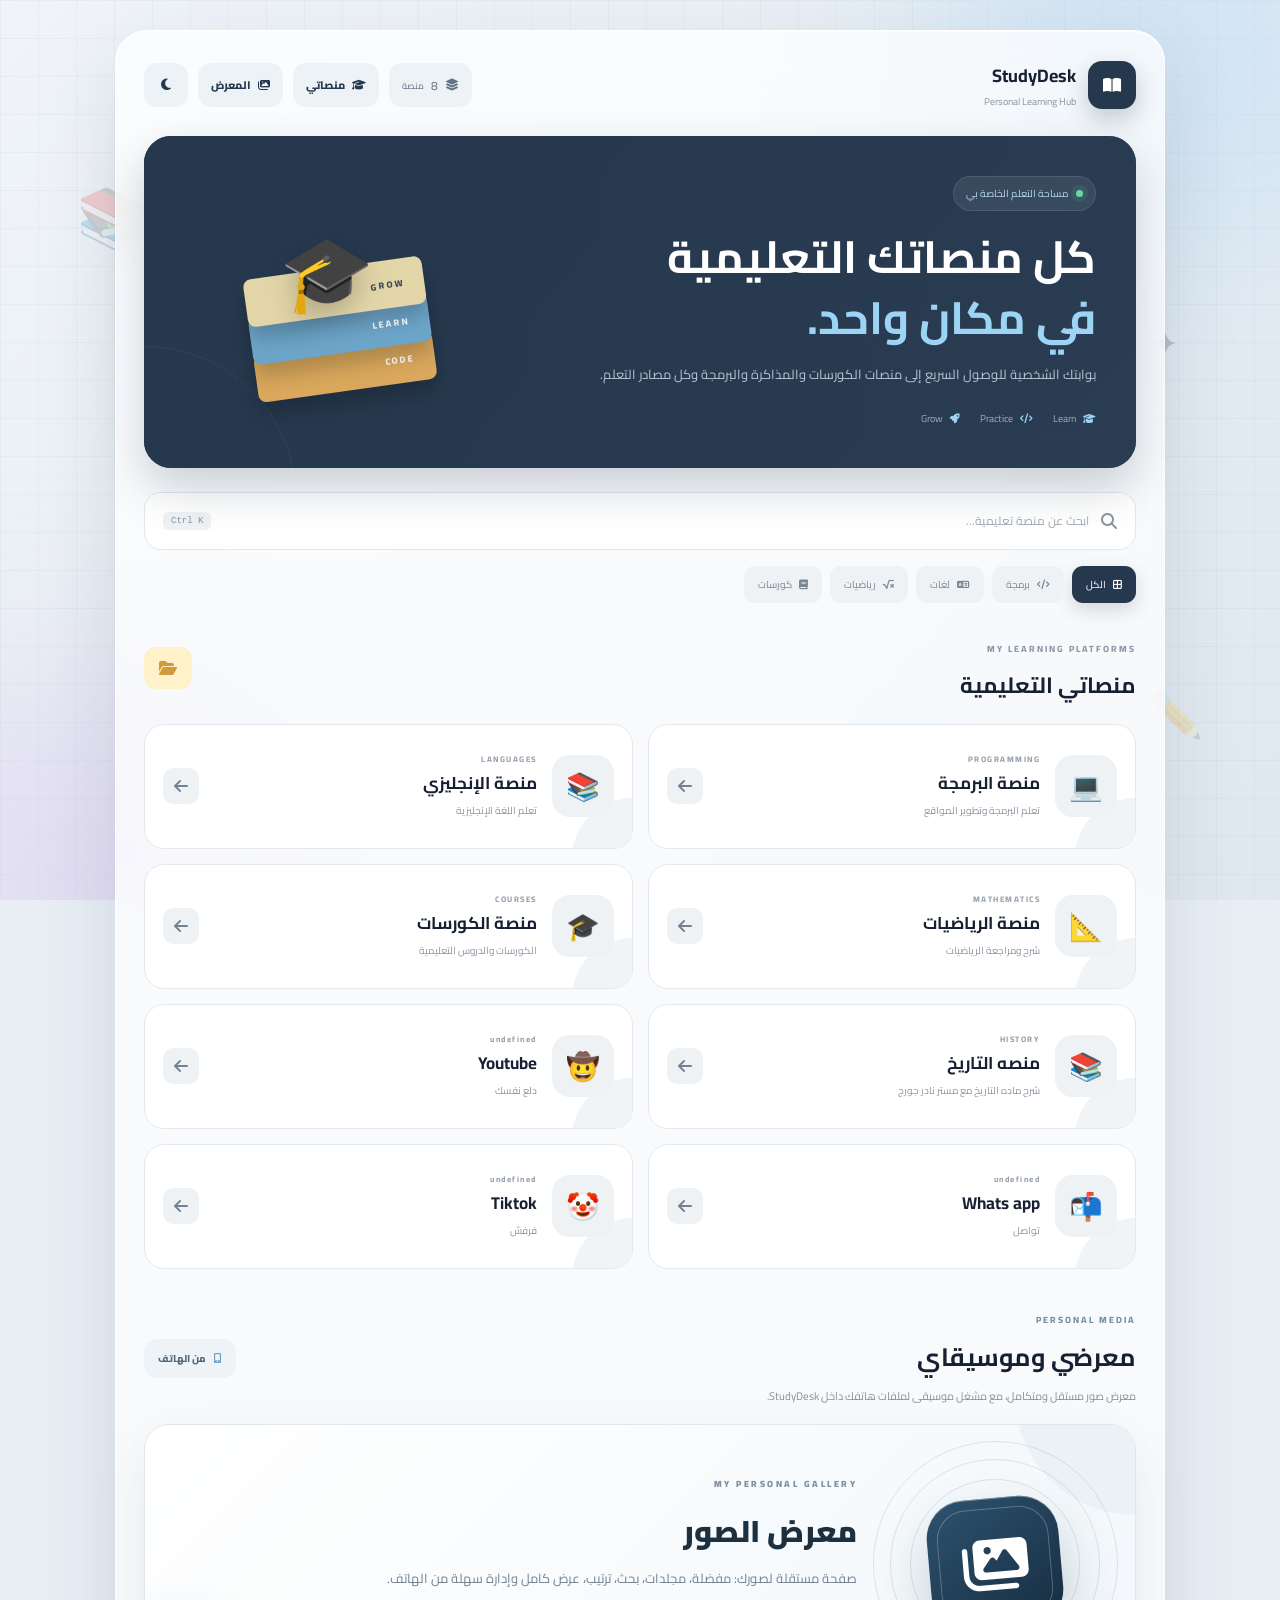
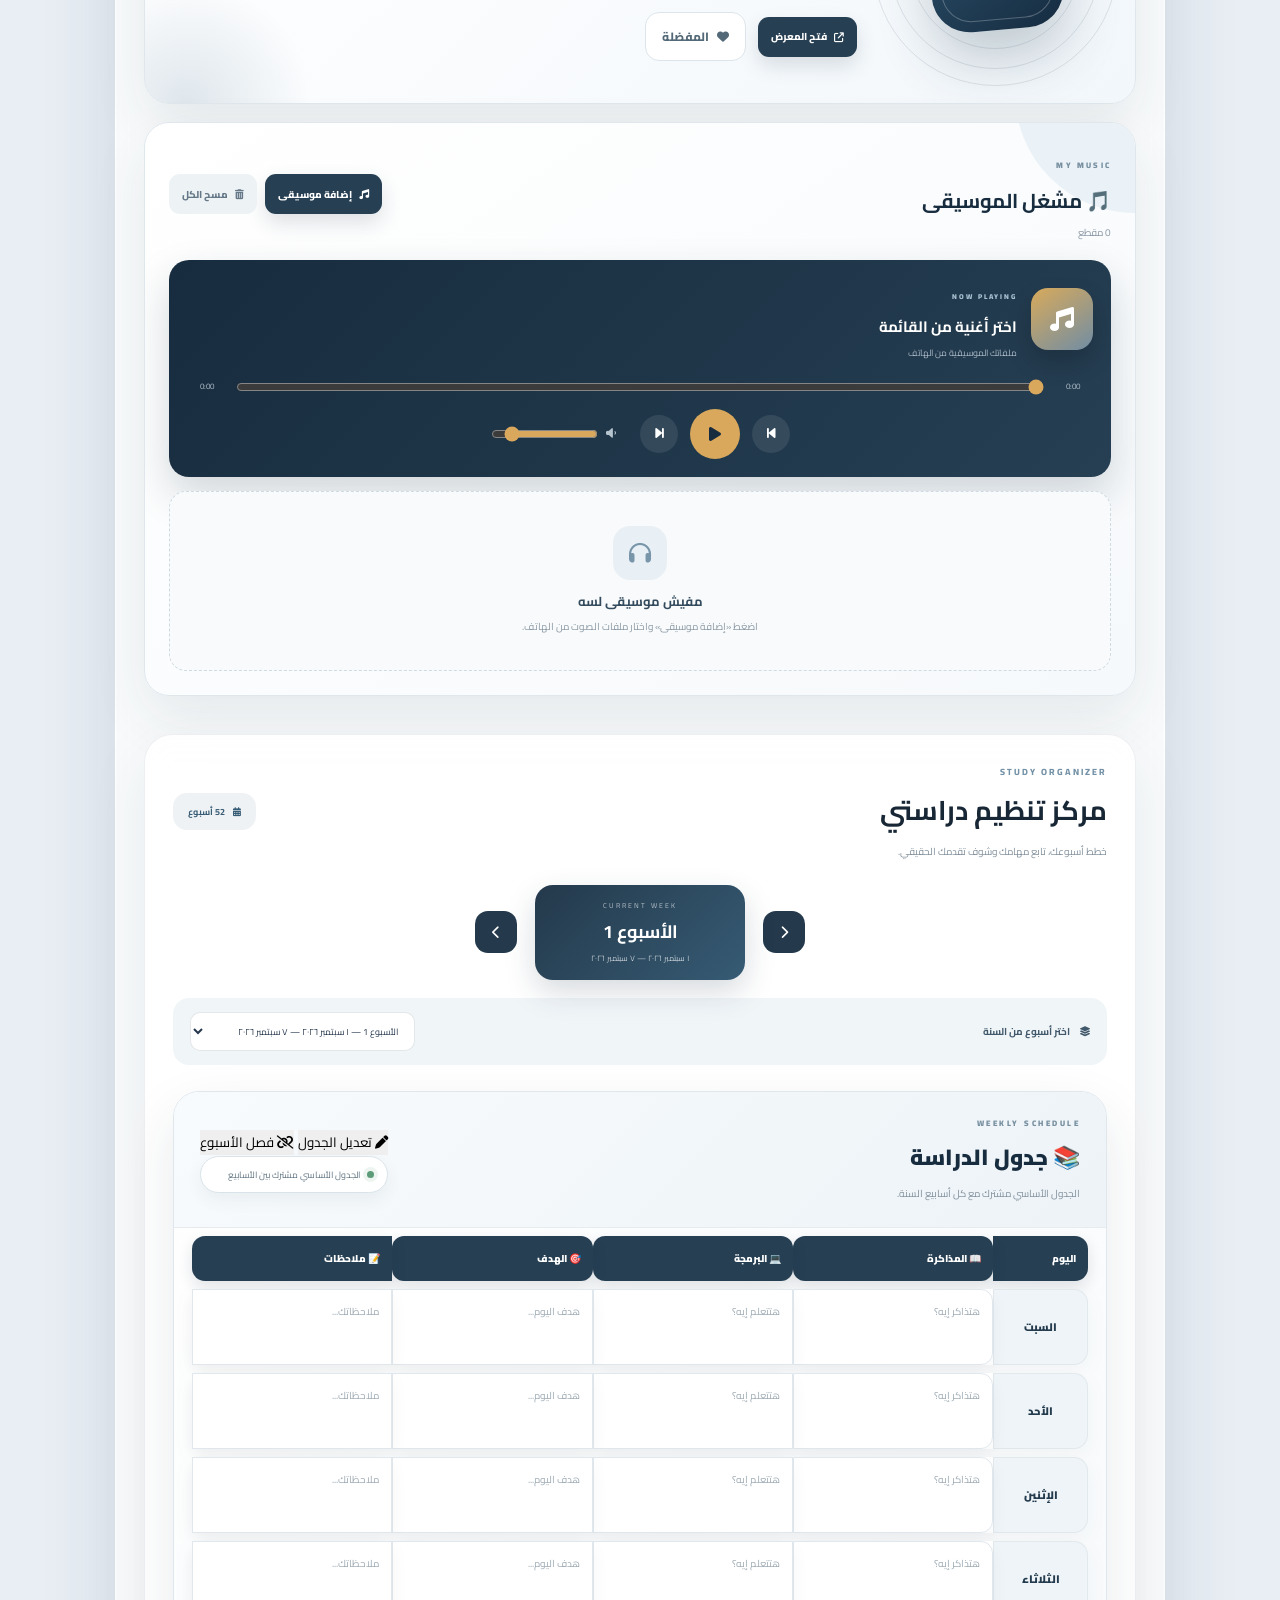
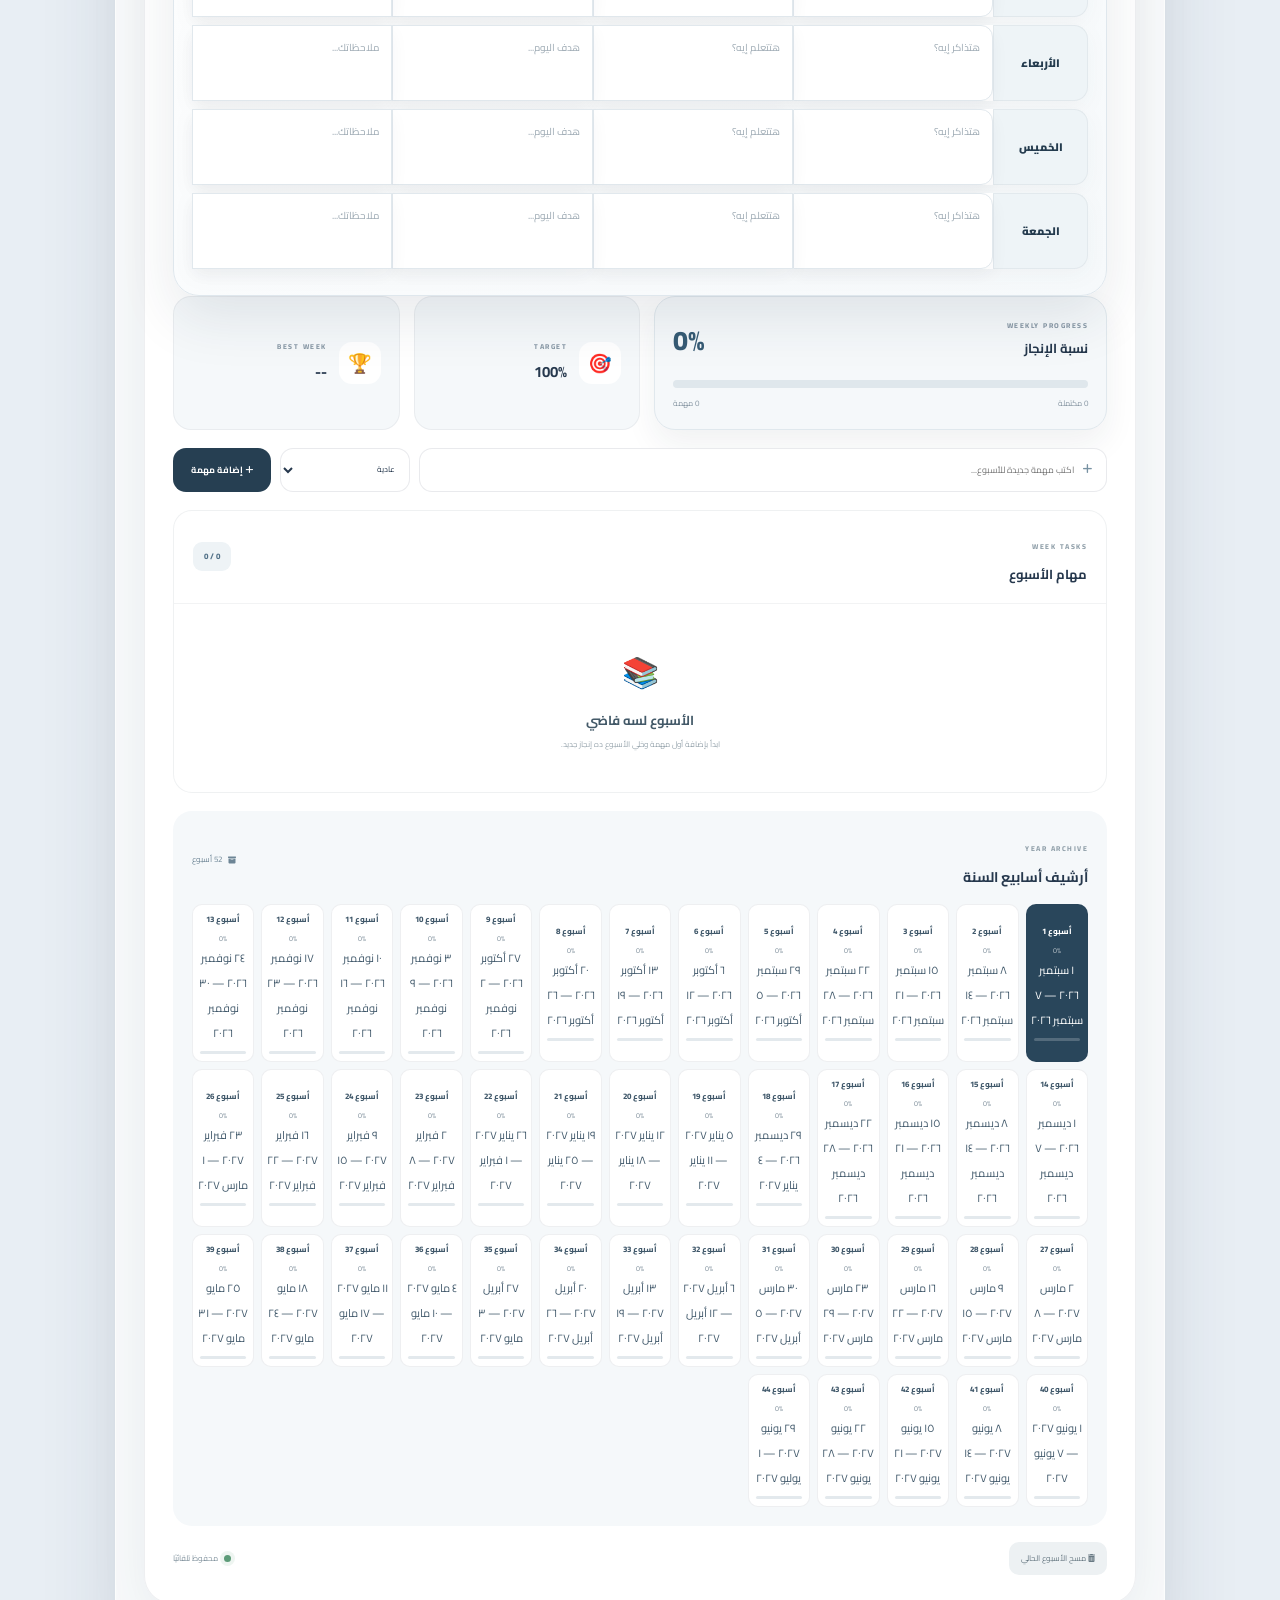
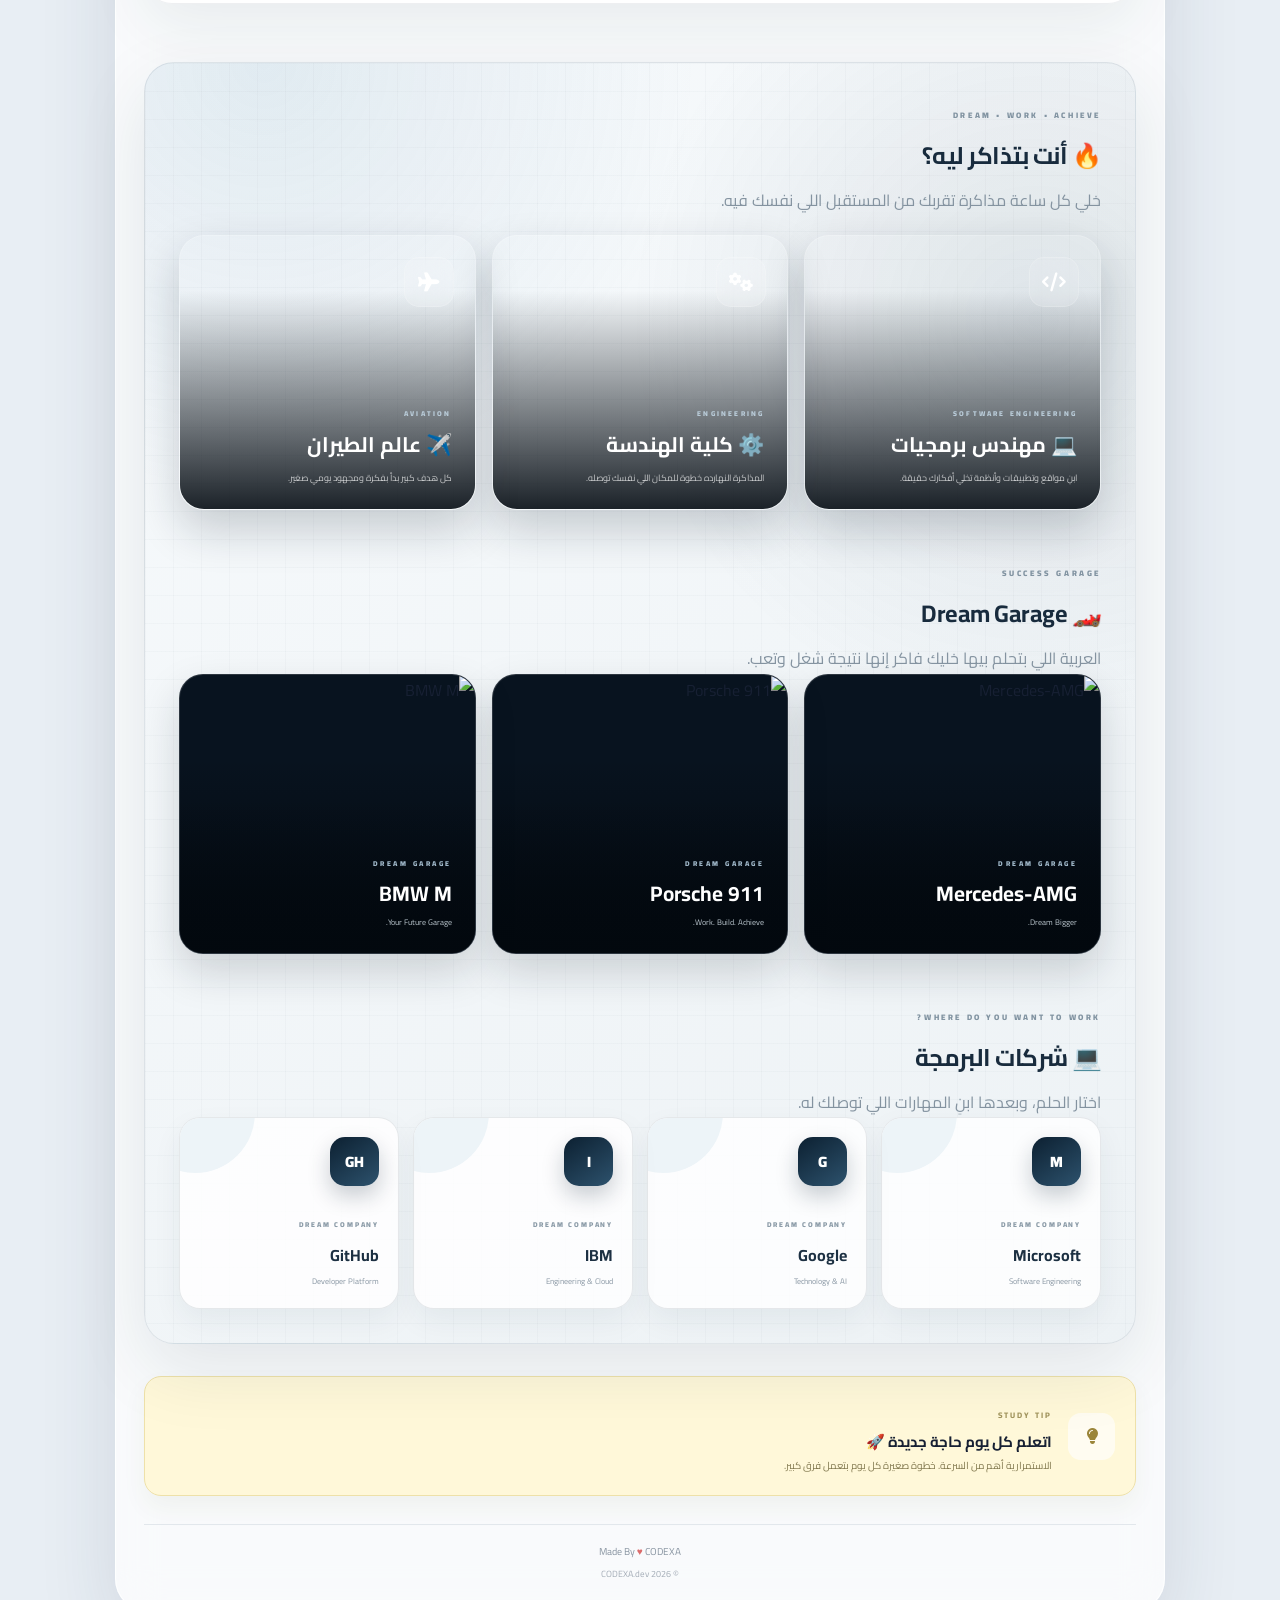
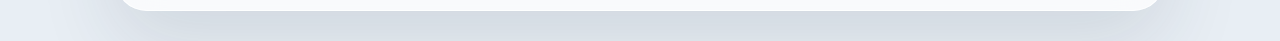
==== commit 2e05ed20: "Add files via upload" ====
--- a/index.html
+++ b/index.html
@@ -122,6 +122,28 @@
                     </small>
 
                 </div>
+
+
+                <button
+                    class="quick-nav-btn"
+                    id="platformsBtn"
+                    type="button"
+                    title="فتح منصاتي التعليمية"
+                >
+                    <i class="fa-solid fa-graduation-cap"></i>
+                    <span>منصاتي</span>
+                </button>
+
+
+                <a
+                    class="quick-nav-btn gallery-nav-btn"
+                    id="galleryBtn"
+                    href="./gallery.html"
+                    title="فتح معرض الصور"
+                >
+                    <i class="fa-solid fa-images"></i>
+                    <span>المعرض</span>
+                </a>
 
 
                 <button
@@ -399,6 +421,135 @@
         </section>
 
 
+
+
+        <!-- PERSONAL MEDIA HUB -->
+
+        <section class="media-hub" id="mediaHub">
+
+            <div class="media-hub-header">
+                <div>
+                    <span class="section-label">PERSONAL MEDIA</span>
+                    <h2>معرضي وموسيقاي</h2>
+                    <p>معرض صور مستقل ومتكامل، مع مشغل موسيقى لملفات هاتفك داخل StudyDesk.</p>
+                </div>
+
+                <div class="media-hub-badge">
+                    <i class="fa-solid fa-mobile-screen-button"></i>
+                    <span>من الهاتف</span>
+                </div>
+            </div>
+
+            <div class="media-card gallery-launcher-card">
+
+                <div class="gallery-launcher-visual">
+                    <div class="gallery-launcher-icon">
+                        <i class="fa-solid fa-images"></i>
+                    </div>
+                    <span class="gallery-orbit orbit-1"></span>
+                    <span class="gallery-orbit orbit-2"></span>
+                    <span class="gallery-orbit orbit-3"></span>
+                </div>
+
+                <div class="gallery-launcher-content">
+                    <span>MY PERSONAL GALLERY</span>
+                    <h3>معرض الصور</h3>
+                    <p>صفحة مستقلة لصورك: مفضلة، مجلدات، بحث، ترتيب، عرض كامل وإدارة سهلة من الهاتف.</p>
+
+                    <div class="gallery-launcher-actions">
+                        <a class="media-upload-button gallery-open-button" href="./gallery.html">
+                            <i class="fa-solid fa-arrow-up-right-from-square"></i>
+                            فتح المعرض
+                        </a>
+                        <a class="gallery-secondary-link" href="./gallery.html#favorites">
+                            <i class="fa-solid fa-heart"></i>
+                            المفضلة
+                        </a>
+                    </div>
+                </div>
+
+            </div>
+
+            <div class="media-card music-card">
+
+                <div class="media-card-heading">
+                    <div>
+                        <span>MY MUSIC</span>
+                        <h3>🎵 مشغل الموسيقى</h3>
+                        <p id="musicCount">0 مقطع</p>
+                    </div>
+
+                    <div class="media-actions">
+                        <label class="media-upload-button" for="audioPicker">
+                            <i class="fa-solid fa-music"></i>
+                            إضافة موسيقى
+                        </label>
+
+                        <button class="media-clear-button" id="clearMusic" type="button">
+                            <i class="fa-solid fa-trash-can"></i>
+                            مسح الكل
+                        </button>
+                    </div>
+                </div>
+
+                <input id="audioPicker" class="hidden-file-input" type="file" accept="audio/*" multiple>
+
+                <div class="music-player">
+
+                    <div class="now-playing">
+                        <div class="music-cover" id="musicCover">
+                            <i class="fa-solid fa-music"></i>
+                        </div>
+
+                        <div class="now-playing-info">
+                            <span>NOW PLAYING</span>
+                            <h4 id="currentSong">اختر أغنية من القائمة</h4>
+                            <p id="currentArtist">ملفاتك الموسيقية من الهاتف</p>
+                        </div>
+                    </div>
+
+                    <div class="player-progress">
+                        <span id="currentTime">0:00</span>
+
+                        <input id="musicProgress" type="range" min="0" max="100" value="0" step="0.1" aria-label="تقدم الموسيقى">
+
+                        <span id="durationTime">0:00</span>
+                    </div>
+
+                    <div class="player-controls">
+
+                        <button id="previousSong" type="button" title="السابق">
+                            <i class="fa-solid fa-backward-step"></i>
+                        </button>
+
+                        <button class="main-play-button" id="playMusic" type="button" title="تشغيل">
+                            <i class="fa-solid fa-play"></i>
+                        </button>
+
+                        <button id="nextSong" type="button" title="التالي">
+                            <i class="fa-solid fa-forward-step"></i>
+                        </button>
+
+                        <div class="volume-control">
+                            <i class="fa-solid fa-volume-low"></i>
+                            <input id="musicVolume" type="range" min="0" max="1" value="0.85" step="0.01" aria-label="مستوى الصوت">
+                        </div>
+                    </div>
+
+                    <audio id="audioElement" preload="metadata"></audio>
+                </div>
+
+                <div class="music-list" id="musicList"></div>
+
+                <div class="media-empty" id="musicEmpty">
+                    <div class="media-empty-icon">
+                        <i class="fa-solid fa-headphones"></i>
+                    </div>
+                    <h4>مفيش موسيقى لسه</h4>
+                    <p>اضغط «إضافة موسيقى» واختار ملفات الصوت من الهاتف.</p>
+                </div>
+            </div>
+        </section>
 
 
         <!-- =====================================================
@@ -976,9 +1127,9 @@
 
             <p>
 
-                Made with
+                Made By
                 <span>♥</span>
-                for learning
+                CODEXA
 
             </p>
 
@@ -986,7 +1137,7 @@
 
                 ©
                 <span id="year"></span>
-                StudyDesk
+                CODEXA.dev
 
             </small>
 
@@ -994,6 +1145,28 @@
 
     </main>
 
+
+
+    <!-- APP CONFIRM MODAL -->
+
+    <div class="app-confirm-modal" id="appConfirmModal" aria-hidden="true">
+        <div class="app-confirm-backdrop"></div>
+        <div class="app-confirm-box" role="dialog" aria-modal="true" aria-labelledby="appConfirmTitle">
+            <button class="app-confirm-close" id="appConfirmClose" type="button" aria-label="إغلاق">
+                <i class="fa-solid fa-xmark"></i>
+            </button>
+            <div class="app-confirm-icon">
+                <i class="fa-solid fa-trash-can"></i>
+            </div>
+            <span class="app-confirm-eyebrow">CONFIRM ACTION</span>
+            <h3 id="appConfirmTitle">هل تريد الحذف؟</h3>
+            <p id="appConfirmMessage">سيتم حذف العنصر من جهازك داخل التطبيق.</p>
+            <div class="app-confirm-actions">
+                <button id="appConfirmCancel" type="button">إلغاء</button>
+                <button id="appConfirmOk" type="button" class="danger">نعم، احذف</button>
+            </div>
+        </div>
+    </div>
 
 
     <!-- TOAST -->
--- a/style.css
+++ b/style.css
@@ -2636,3 +2636,1118 @@
  .weekly-table-heading{align-items:flex-start!important;flex-direction:column!important;padding:20px!important}
  .planner-table-wrapper{padding:0 10px 12px!important}
 }
+/* =========================================================
+   ✨ STUDY TABLE - POWERFUL TEXT
+========================================================= */
+
+.planner-table textarea {
+    width: 100%;
+    min-height: 75px;
+
+    padding: 14px 16px;
+
+    /* الخط */
+    font-family: "Cairo", sans-serif;
+    font-size: 15px;
+    font-weight: 700;
+    line-height: 1.8;
+
+    /* اللون */
+    color: #26384d;
+
+    /* الشكل */
+    background: rgba(255, 255, 255, 0.95);
+    border: 2px solid transparent;
+    border-radius: 12px;
+
+    resize: vertical;
+
+    outline: none;
+
+    transition:
+        0.25s ease,
+        transform 0.2s ease,
+        box-shadow 0.25s ease;
+}
+
+
+/* الكلام اللي المستخدم بيكتبه */
+
+.planner-table textarea:not(:placeholder-shown) {
+    font-weight: 700;
+    color: #1d2d3f;
+}
+
+
+/* عند الضغط على الخانة */
+
+.planner-table textarea:focus {
+
+    border-color: #26384d;
+
+    background: #ffffff;
+
+    transform: translateY(-2px);
+
+    box-shadow:
+        0 8px 20px rgba(38, 56, 77, 0.15);
+
+}
+
+
+/* Placeholder */
+
+.planner-table textarea::placeholder {
+
+    color: #8b98a8;
+
+    font-weight: 500;
+
+    opacity: 1;
+
+}
+
+
+/* =========================================================
+   🌙 DARK MODE
+========================================================= */
+
+body.dark .planner-table textarea {
+
+    background: #172333;
+
+    color: #ffffff;
+
+    border-color: rgba(255, 255, 255, 0.08);
+
+}
+
+
+body.dark .planner-table textarea:not(:placeholder-shown) {
+
+    color: #ffffff;
+
+    font-weight: 700;
+
+}
+
+
+body.dark .planner-table textarea:focus {
+
+    background: #1d2d40;
+
+    border-color: #7aa7d9;
+
+    box-shadow:
+        0 8px 22px rgba(0, 0, 0, 0.3);
+
+}
+
+
+body.dark .planner-table textarea::placeholder {
+
+    color: #8998aa;
+
+}
+
+
+/* =========================================================
+   📱 MOBILE
+========================================================= */
+
+@media (max-width: 700px) {
+
+    .planner-table textarea {
+
+        min-height: 70px;
+
+        padding: 12px;
+
+        font-size: 14px;
+
+        font-weight: 700;
+
+    }
+
+}
+/* =========================================================
+   STUDYDESK - PREMIUM WEEKLY TABLE
+========================================================= */
+
+.weekly-table-card {
+    position: relative;
+    overflow: hidden;
+
+    margin-top: 18px;
+
+    border-radius: 26px;
+
+    background:
+        linear-gradient(
+            145deg,
+            rgba(255,255,255,.96),
+            rgba(239,245,249,.94)
+        );
+
+    border:
+        1px solid
+        rgba(38,56,77,.08);
+
+    box-shadow:
+        0 20px 55px
+        rgba(32,52,70,.10);
+
+    backdrop-filter:
+        blur(16px);
+}
+
+
+/* =========================================================
+   TABLE HEADER
+========================================================= */
+
+.weekly-table-heading {
+    position: relative;
+
+    display: flex;
+    align-items: center;
+    justify-content: space-between;
+
+    gap: 20px;
+
+    padding: 24px;
+
+    background:
+        radial-gradient(
+            circle at 15% 20%,
+            rgba(100,157,196,.16),
+            transparent 30%
+        ),
+        linear-gradient(
+            135deg,
+            #182b3b,
+            #2d4b61
+        );
+
+    color: white;
+}
+
+
+.weekly-table-heading::after {
+    content: "</>";
+
+    position: absolute;
+
+    left: 25px;
+    bottom: -35px;
+
+    font-size: 110px;
+    font-weight: 900;
+
+    color:
+        rgba(255,255,255,.025);
+
+    pointer-events: none;
+}
+
+
+.weekly-table-heading > div:first-child {
+    position: relative;
+    z-index: 2;
+}
+
+
+.weekly-table-heading span {
+    display: block;
+
+    font-size: 8px;
+    font-weight: 800;
+
+    letter-spacing: 2.5px;
+
+    color:
+        #9ebed2;
+}
+
+
+.weekly-table-heading h3 {
+    margin-top: 5px;
+
+    font-size: 23px;
+
+    color: white;
+}
+
+
+.weekly-table-heading p {
+    margin-top: 5px;
+
+    font-size: 9px;
+
+    color:
+        rgba(255,255,255,.68);
+
+    line-height: 1.8;
+}
+
+
+/* =========================================================
+   SAVE BADGE
+========================================================= */
+
+.table-save-badge {
+    position: relative;
+    z-index: 2;
+
+    display: flex;
+    align-items: center;
+
+    gap: 7px;
+
+    padding:
+        9px 13px;
+
+    border:
+        1px solid
+        rgba(255,255,255,.12);
+
+    border-radius: 12px;
+
+    background:
+        rgba(255,255,255,.08);
+
+    color:
+        #d9e8f1;
+
+    font-size: 8px;
+
+    white-space: nowrap;
+
+    backdrop-filter:
+        blur(10px);
+}
+
+
+.table-save-badge .save-dot {
+    width: 7px;
+    height: 7px;
+
+    border-radius: 50%;
+
+    background:
+        #72d29a;
+
+    box-shadow:
+        0 0 10px
+        rgba(114,210,154,.65);
+}
+
+
+/* =========================================================
+   TABLE WRAPPER
+========================================================= */
+
+.planner-table-wrapper {
+    width: 100%;
+
+    overflow-x: auto;
+
+    padding:
+        14px;
+
+    background:
+        transparent;
+}
+
+
+/* scrollbar */
+
+.planner-table-wrapper::-webkit-scrollbar {
+    height: 8px;
+}
+
+
+.planner-table-wrapper::-webkit-scrollbar-track {
+    background:
+        #edf2f5;
+
+    border-radius: 20px;
+}
+
+
+.planner-table-wrapper::-webkit-scrollbar-thumb {
+    background:
+        #9fb2bf;
+
+    border-radius: 20px;
+}
+
+
+/* =========================================================
+   TABLE
+========================================================= */
+
+.planner-table {
+    width: 100%;
+
+    min-width:
+        920px;
+
+    border-collapse:
+        separate;
+
+    border-spacing:
+        8px 9px;
+}
+
+
+/* =========================================================
+   TABLE HEADER CELLS
+========================================================= */
+
+.planner-table thead th {
+    padding:
+        13px 15px;
+
+    border-radius:
+        12px;
+
+    background:
+        #26384d;
+
+    color:
+        white;
+
+    font-size:
+        10px;
+
+    font-weight:
+        700;
+
+    text-align:
+        center;
+
+    white-space:
+        nowrap;
+
+    box-shadow:
+        0 6px 15px
+        rgba(25,43,58,.12);
+}
+
+
+/* =========================================================
+   CELLS
+========================================================= */
+
+.planner-table td {
+    position: relative;
+
+    padding: 0;
+
+    border: 0;
+
+    vertical-align:
+        middle;
+
+    background:
+        transparent;
+}
+
+
+/* =========================================================
+   DAY NAME
+========================================================= */
+
+.planner-table .day-name {
+    min-width:
+        105px;
+
+    padding:
+        16px 14px;
+
+    border-radius:
+        14px;
+
+    text-align:
+        center;
+
+    background:
+        linear-gradient(
+            145deg,
+            #eef4f7,
+            #e3ebf0
+        );
+
+    color:
+        #324b5e;
+
+    font-size:
+        11px;
+
+    font-weight:
+        800;
+
+    box-shadow:
+        inset 0 0 0 1px
+        rgba(38,56,77,.06);
+}
+
+
+/* =========================================================
+   TEXTAREA
+========================================================= */
+
+.planner-table textarea {
+    display:
+        block;
+
+    width:
+        100%;
+
+    min-width:
+        155px;
+
+    min-height:
+        90px;
+
+    padding:
+        15px 16px;
+
+    border:
+        1.5px solid
+        #e0e8ed;
+
+    border-radius:
+        14px;
+
+    outline:
+        none;
+
+    resize:
+        vertical;
+
+    background:
+        linear-gradient(
+            145deg,
+            #ffffff,
+            #f8fafb
+        );
+
+    font-family:
+        "Cairo",
+        sans-serif;
+
+    font-size:
+        14px;
+
+    font-weight:
+        700;
+
+    line-height:
+        1.8;
+
+    color:
+        #21384a;
+
+    box-shadow:
+        0 7px 18px
+        rgba(35,55,72,.045);
+
+    transition:
+        border-color .25s ease,
+        box-shadow .25s ease,
+        transform .22s ease,
+        background .25s ease;
+}
+
+
+/* =========================================================
+   PLACEHOLDER
+========================================================= */
+
+.planner-table textarea::placeholder {
+    color:
+        #97a6b1;
+
+    font-weight:
+        500;
+
+    opacity:
+        1;
+}
+
+
+/* =========================================================
+   WHEN USER TYPED
+========================================================= */
+
+.planner-table textarea:not(:placeholder-shown) {
+    color:
+        #172c3c;
+
+    font-weight:
+        800;
+
+    background:
+        linear-gradient(
+            145deg,
+            #ffffff,
+            #f4f8fa
+        );
+}
+
+
+/* =========================================================
+   FOCUS
+========================================================= */
+
+.planner-table textarea:focus {
+    border-color:
+        #567c98;
+
+    background:
+        #ffffff;
+
+    transform:
+        translateY(-3px);
+
+    box-shadow:
+        0 12px 28px
+        rgba(55,88,112,.17),
+        0 0 0 4px
+        rgba(84,125,154,.08);
+}
+
+
+/* =========================================================
+   ROW HOVER
+========================================================= */
+
+.planner-table tbody tr {
+    transition:
+        transform .2s ease;
+}
+
+
+.planner-table tbody tr:hover {
+    transform:
+        translateY(-2px);
+}
+
+
+.planner-table tbody tr:hover
+.day-name {
+    background:
+        linear-gradient(
+            145deg,
+            #dfeaf0,
+            #d6e3ea
+        );
+}
+
+
+/* =========================================================
+   FIELD PERSONALITY
+========================================================= */
+
+/* study */
+
+.planner-table textarea[data-schedule-field="study"]:focus {
+    border-color:
+        #557a96;
+}
+
+
+/* coding */
+
+.planner-table textarea[data-schedule-field="coding"]:focus {
+    border-color:
+        #3d6e8d;
+}
+
+
+/* goal */
+
+.planner-table textarea[data-schedule-field="goal"]:focus {
+    border-color:
+        #5f7f6b;
+}
+
+
+/* notes */
+
+.planner-table textarea[data-schedule-field="notes"]:focus {
+    border-color:
+        #81715f;
+}
+
+
+/* =========================================================
+   DISABLED / LOCKED
+========================================================= */
+
+.planner-table textarea:disabled {
+    cursor:
+        not-allowed;
+
+    opacity:
+        .72;
+
+    background:
+        #eef2f4;
+
+    color:
+        #76848e;
+
+    box-shadow:
+        none;
+}
+
+
+/* =========================================================
+   DARK MODE
+========================================================= */
+
+body.dark .weekly-table-card {
+    background:
+        linear-gradient(
+            145deg,
+            #14212c,
+            #182834
+        );
+
+    border-color:
+        #2b3d4a;
+
+    box-shadow:
+        0 20px 55px
+        rgba(0,0,0,.24);
+}
+
+
+body.dark .weekly-table-heading {
+    background:
+        radial-gradient(
+            circle at 15% 20%,
+            rgba(93,154,194,.15),
+            transparent 30%
+        ),
+        linear-gradient(
+            135deg,
+            #0f1c28,
+            #21384a
+        );
+}
+
+
+body.dark
+.planner-table thead th {
+    background:
+        #223646;
+
+    color:
+        #eff6fa;
+}
+
+
+body.dark
+.planner-table .day-name {
+    background:
+        linear-gradient(
+            145deg,
+            #213340,
+            #1b2b37
+        );
+
+    color:
+        #dbe6ed;
+
+    box-shadow:
+        inset 0 0 0 1px
+        rgba(255,255,255,.04);
+}
+
+
+body.dark
+.planner-table textarea {
+    border-color:
+        #304451;
+
+    background:
+        linear-gradient(
+            145deg,
+            #182833,
+            #1d2f3b
+        );
+
+    color:
+        #eef5f8;
+
+    box-shadow:
+        0 8px 18px
+        rgba(0,0,0,.16);
+}
+
+
+body.dark
+.planner-table textarea:not(:placeholder-shown) {
+    color:
+        #ffffff;
+
+    background:
+        linear-gradient(
+            145deg,
+            #1c2e3a,
+            #213744
+        );
+}
+
+
+body.dark
+.planner-table textarea::placeholder {
+    color:
+        #7f93a0;
+}
+
+
+body.dark
+.planner-table textarea:focus {
+    border-color:
+        #79a9c8;
+
+    background:
+        #203644;
+
+    box-shadow:
+        0 13px 30px
+        rgba(0,0,0,.30),
+        0 0 0 4px
+        rgba(113,165,200,.08);
+}
+
+
+body.dark
+.planner-table textarea:disabled {
+    background:
+        #192630;
+
+    color:
+        #6f818d;
+
+    opacity:
+        .65;
+}
+
+
+/* =========================================================
+   TABLET
+========================================================= */
+
+@media (
+    max-width: 900px
+) {
+
+    .weekly-table-card {
+        border-radius:
+            22px;
+    }
+
+
+    .weekly-table-heading {
+        padding:
+            20px;
+    }
+
+
+    .weekly-table-heading h3 {
+        font-size:
+            20px;
+    }
+
+
+    .planner-table textarea {
+        min-height:
+            82px;
+
+        font-size:
+            13px;
+    }
+
+}
+
+
+/* =========================================================
+   MOBILE
+========================================================= */
+
+@media (
+    max-width: 600px
+) {
+
+    .weekly-table-heading {
+        align-items:
+            flex-start;
+
+        flex-direction:
+            column;
+    }
+
+
+    .table-save-badge {
+        width:
+            fit-content;
+    }
+
+
+    .planner-table-wrapper {
+        padding:
+            9px;
+    }
+
+
+    .planner-table {
+        min-width:
+            820px;
+
+        border-spacing:
+            6px;
+    }
+
+
+    .planner-table textarea {
+        min-width:
+            140px;
+
+        min-height:
+            75px;
+
+        padding:
+            12px;
+
+        font-size:
+            13px;
+    }
+
+
+    .planner-table .day-name {
+        min-width:
+            90px;
+
+        padding:
+            13px 10px;
+    }
+
+}
+
+
+/* =========================================================
+   QUICK NAVIGATION
+========================================================= */
+
+.quick-nav-btn{
+    min-height:44px;
+    padding:0 13px;
+    display:flex;
+    align-items:center;
+    justify-content:center;
+    gap:7px;
+    border-radius:13px;
+    background:#edf2f6;
+    color:#26384d;
+    cursor:pointer;
+    font-size:11px;
+    font-weight:800;
+    transition:.3s;
+}
+.quick-nav-btn:hover{transform:translateY(-2px);background:#26384d;color:#fff;box-shadow:0 10px 22px rgba(38,56,77,.16)}
+
+
+/* =========================================================
+   PERSONAL MEDIA HUB
+========================================================= */
+
+.media-hub{margin-top:42px}
+.media-hub-header{display:flex;align-items:center;justify-content:space-between;gap:20px;margin-bottom:18px}
+.media-hub-header h2{margin-top:4px;font-size:25px;color:#172033}
+.media-hub-header p{margin-top:6px;color:#81909d;font-size:11px}
+.media-hub-badge{display:flex;align-items:center;gap:8px;padding:10px 14px;border-radius:14px;background:#edf3f7;color:#52697b;font-size:10px;font-weight:800;white-space:nowrap}
+.media-hub-badge i{color:#6f9fc1}
+
+.media-card{position:relative;margin-top:18px;padding:24px;border:1px solid #dfe7ed;border-radius:25px;background:linear-gradient(145deg,#fff,#f6f9fb);box-shadow:0 22px 55px rgba(29,51,69,.09);overflow:hidden}
+.media-card::before{content:"";position:absolute;width:240px;height:240px;right:-120px;top:-150px;border-radius:50%;background:#eaf2f7;pointer-events:none}
+.media-card-heading{position:relative;z-index:1;display:flex;align-items:center;justify-content:space-between;gap:16px;margin-bottom:18px}
+.media-card-heading span{color:#7890a0;font-size:8px;letter-spacing:2.2px;font-weight:900}
+.media-card-heading h3{margin-top:5px;font-size:20px;color:#172c3e}
+.media-card-heading p{margin-top:4px;color:#8a98a5;font-size:10px}
+.media-actions{display:flex;align-items:center;gap:8px;flex-wrap:wrap}
+.media-upload-button,.media-clear-button{min-height:40px;padding:0 13px;border-radius:11px;display:inline-flex;align-items:center;justify-content:center;gap:7px;font-family:inherit;font-size:10px;font-weight:800;cursor:pointer;transition:.3s}
+.media-upload-button{background:#263f53;color:#fff;box-shadow:0 9px 20px rgba(38,63,83,.15)}
+.media-upload-button:hover{transform:translateY(-2px)}
+.media-clear-button{background:#edf2f5;color:#657887}
+.media-clear-button:hover{background:#e5ebef}
+.hidden-file-input{display:none}
+
+.photo-grid{position:relative;z-index:1;display:grid;grid-template-columns:repeat(4,1fr);gap:12px}
+.photo-card{position:relative;height:190px;overflow:hidden;border-radius:17px;background:#dce5eb;border:1px solid #dbe4ea;animation:mediaCardIn .45s ease both}
+@keyframes mediaCardIn{from{opacity:0;transform:translateY(10px) scale(.98)}to{opacity:1;transform:translateY(0) scale(1)}}
+.photo-card img{width:100%;height:100%;display:block;object-fit:cover;cursor:zoom-in;transition:transform .5s ease}
+.photo-card:hover img{transform:scale(1.06)}
+.photo-card-overlay{position:absolute;left:0;right:0;bottom:0;display:flex;align-items:center;justify-content:space-between;gap:8px;padding:10px;color:#fff;background:linear-gradient(transparent,rgba(0,0,0,.78))}
+.photo-card-overlay>span{min-width:0;overflow:hidden;text-overflow:ellipsis;white-space:nowrap;font-size:9px}
+.media-delete-button{width:30px;height:30px;flex-shrink:0;border-radius:9px;display:grid;place-items:center;background:rgba(255,255,255,.14);color:#fff;cursor:pointer;backdrop-filter:blur(7px)}
+.media-delete-button:hover{background:rgba(255,255,255,.25)}
+
+.media-empty{position:relative;z-index:1;display:none;min-height:180px;align-items:center;justify-content:center;flex-direction:column;text-align:center;border:1px dashed #cfdbe3;border-radius:17px;background:#f8fafb}
+.media-empty.show{display:flex}
+.media-empty-icon{width:54px;height:54px;display:grid;place-items:center;border-radius:17px;background:#e9f0f5;color:#7895aa;font-size:22px;margin-bottom:9px}
+.media-empty h4{color:#344b5e;font-size:13px}
+.media-empty p{margin-top:4px;color:#8b99a5;font-size:10px}
+
+.image-viewer{position:fixed;inset:0;z-index:99999;display:flex;align-items:center;justify-content:center;padding:25px;background:rgba(8,15,22,.86);backdrop-filter:blur(12px);animation:viewerIn .25s ease}
+@keyframes viewerIn{from{opacity:0}to{opacity:1}}
+.image-viewer img{max-width:min(95vw,1200px);max-height:90vh;object-fit:contain;border-radius:18px;box-shadow:0 30px 90px rgba(0,0,0,.45)}
+.image-viewer-close{position:absolute;top:22px;left:22px;width:44px;height:44px;border-radius:13px;background:rgba(255,255,255,.12);color:#fff;display:grid;place-items:center;cursor:pointer;font-size:17px}
+
+.music-player{position:relative;z-index:1;padding:18px;border-radius:20px;background:linear-gradient(135deg,#172c3e,#263f53);color:#fff;box-shadow:0 18px 40px rgba(23,44,62,.18)}
+.now-playing{display:flex;align-items:center;gap:14px}
+.music-cover{width:62px;height:62px;flex-shrink:0;display:grid;place-items:center;border-radius:17px;background:linear-gradient(145deg,#d8aa5b,#718da4);color:#fff;font-size:24px;box-shadow:0 12px 25px rgba(0,0,0,.18)}
+.now-playing-info{min-width:0}
+.now-playing-info>span{color:#a9c1d2;font-size:7px;letter-spacing:2px;font-weight:900}
+.now-playing-info h4{margin-top:4px;font-size:15px;overflow:hidden;text-overflow:ellipsis;white-space:nowrap}
+.now-playing-info p{margin-top:3px;color:#aab8c5;font-size:9px}
+.player-progress{display:grid;grid-template-columns:40px 1fr 40px;align-items:center;gap:9px;margin-top:18px}
+.player-progress span{color:#aebdca;font-size:8px;text-align:center}
+.player-progress input,.volume-control input{width:100%;accent-color:#d9a85c;cursor:pointer}
+.player-controls{display:flex;align-items:center;justify-content:center;gap:12px;margin-top:14px}
+.player-controls>button{width:38px;height:38px;border-radius:50%;display:grid;place-items:center;background:rgba(255,255,255,.09);color:#fff;cursor:pointer;transition:.25s}
+.player-controls>button:hover{background:rgba(255,255,255,.17);transform:translateY(-2px)}
+.player-controls .main-play-button{width:50px;height:50px;background:#d9a85c;color:#172c3e;font-size:16px}
+.volume-control{display:flex;align-items:center;gap:8px;width:125px;margin-right:12px;color:#b6c4ce}
+.volume-control i{font-size:11px}
+
+.music-list{position:relative;z-index:1;display:flex;flex-direction:column;gap:8px;margin-top:14px}
+.music-list-item{width:100%;min-height:57px;padding:8px 10px;display:flex;align-items:center;gap:9px;text-align:right;border:1px solid #e1e8ed;border-radius:13px;background:#fff;color:#334a5d;cursor:pointer;transition:.25s}
+.music-list-item:hover,.music-list-item.active{border-color:#bfd0dc;background:#f5f8fa;transform:translateX(-2px)}
+.music-list-number{width:28px;color:#91a0ac;font-size:8px;text-align:center}
+.music-list-icon{width:35px;height:35px;flex-shrink:0;display:grid;place-items:center;border-radius:10px;background:#edf2f5;color:#68849a}
+.music-list-info{min-width:0;flex:1;display:flex;flex-direction:column}
+.music-list-info strong{overflow:hidden;text-overflow:ellipsis;white-space:nowrap;font-size:10px}
+.music-list-info small{margin-top:2px;color:#93a0ab;font-size:8px}
+.music-list-delete{width:31px;height:31px;flex-shrink:0;display:grid;place-items:center;border-radius:9px;color:#9a6870;cursor:pointer}
+.music-list-delete:hover{background:#f6e9eb}
+
+body.dark .quick-nav-btn{background:#182735;color:#dce8f0}
+body.dark .quick-nav-btn:hover{background:#d9a85c;color:#172c3e}
+body.dark .media-hub-header h2{color:#edf3f7}
+body.dark .media-hub-header p{color:#94a5b3}
+body.dark .media-hub-badge{background:#182735;color:#b7c6d1}
+body.dark .media-card{background:linear-gradient(145deg,#101c27,#0d1821);border-color:#263a4a}
+body.dark .media-card::before{background:#142533}
+body.dark .media-card-heading h3{color:#edf3f7}
+body.dark .media-card-heading p{color:#899aa8}
+body.dark .media-clear-button{background:#182735;color:#afbec9}
+body.dark .media-empty{background:#111e29;border-color:#314656}
+body.dark .media-empty h4{color:#dbe6ed}
+body.dark .media-empty p{color:#899aa8}
+body.dark .photo-card{border-color:#263b4a}
+body.dark .music-list-item{background:#12202c;border-color:#263b4a;color:#e4edf3}
+body.dark .music-list-item:hover,body.dark .music-list-item.active{background:#182a38;border-color:#385263}
+body.dark .music-list-icon{background:#1a2b39;color:#a9c0cf}
+body.dark .music-list-info small,body.dark .music-list-number{color:#7f919e}
+
+@media(max-width:900px){.photo-grid{grid-template-columns:repeat(3,1fr)}}
+@media(max-width:680px){
+    .quick-nav-btn span{display:none}
+    .quick-nav-btn{width:44px;padding:0}
+    .media-hub-header,.media-card-heading{align-items:flex-start;flex-direction:column}
+    .media-actions{width:100%}
+    .media-upload-button,.media-clear-button{flex:1}
+    .photo-grid{grid-template-columns:repeat(2,1fr)}
+    .photo-card{height:155px}
+    .player-controls{flex-wrap:wrap}
+    .volume-control{width:100%;margin:6px 0 0}
+}
+@media(max-width:430px){
+    .media-card{padding:16px}
+    .photo-grid{gap:8px}
+    .photo-card{height:135px}
+    .music-player{padding:14px}
+    .now-playing-info h4{font-size:13px}
+}
+
+
+/* =========================================================
+   GALLERY LAUNCHER
+========================================================= */
+.gallery-launcher-card{
+    position:relative!important;
+    display:grid!important;
+    grid-template-columns:220px 1fr!important;
+    gap:28px!important;
+    align-items:center!important;
+    overflow:hidden!important;
+    padding:30px!important;
+    min-height:280px!important;
+    background:linear-gradient(135deg,#ffffff,#f2f7fb)!important;
+}
+.gallery-launcher-card::after{
+    content:"";
+    position:absolute;
+    width:260px;height:260px;
+    border-radius:50%;
+    left:-90px;bottom:-130px;
+    background:radial-gradient(circle,rgba(70,112,143,.16),transparent 68%);
+    pointer-events:none;
+}
+.gallery-launcher-visual{position:relative;min-height:210px;display:grid;place-items:center}
+.gallery-launcher-icon{
+    width:132px;height:132px;border-radius:38px;
+    display:grid;place-items:center;
+    font-size:58px;color:#fff;
+    background:linear-gradient(145deg,#2d536f,#162c40);
+    box-shadow:0 28px 55px rgba(31,57,76,.24), inset 0 1px 0 rgba(255,255,255,.35);
+    transform:rotate(-5deg);
+    animation:galleryIconFloat 4s ease-in-out infinite;
+    position:relative;z-index:2;
+}
+.gallery-launcher-icon::before{content:"";position:absolute;inset:10px;border:1px solid rgba(255,255,255,.25);border-radius:30px}
+.gallery-orbit{position:absolute;border:1px solid rgba(38,63,83,.12);border-radius:50%;animation:galleryOrbit 8s linear infinite}
+.orbit-1{width:170px;height:170px}.orbit-2{width:210px;height:210px;animation-duration:12s}.orbit-3{width:245px;height:245px;animation-duration:16s}
+.gallery-launcher-content>span{font-size:9px;letter-spacing:2.5px;font-weight:900;color:#8093a2}
+.gallery-launcher-content h3{margin:7px 0 7px;font-size:30px;color:#1c3040;font-weight:900}
+.gallery-launcher-content p{max-width:620px;color:#71818e;line-height:1.9;font-size:13px;margin:0}
+.gallery-launcher-actions{display:flex;align-items:center;gap:12px;margin-top:22px;flex-wrap:wrap}
+.gallery-open-button{display:inline-flex!important}
+.gallery-secondary-link{display:inline-flex;align-items:center;gap:8px;padding:12px 16px;border-radius:14px;background:#fff;border:1px solid #dce5eb;color:#536977;font-size:12px;font-weight:800;transition:.25s}
+.gallery-secondary-link:hover{transform:translateY(-2px);box-shadow:0 10px 24px rgba(30,50,65,.1)}
+@keyframes galleryIconFloat{0%,100%{transform:translateY(0) rotate(-5deg)}50%{transform:translateY(-10px) rotate(2deg)}}
+@keyframes galleryOrbit{to{transform:rotate(360deg)}}
+@media(max-width:700px){.gallery-launcher-card{grid-template-columns:1fr;text-align:center}.gallery-launcher-content p{margin:auto}.gallery-launcher-actions{justify-content:center}.gallery-launcher-visual{min-height:220px}}
+
+
+/* =========================================================
+   PREMIUM APP CONFIRM MODAL
+========================================================= */
+.app-confirm-modal{position:fixed;inset:0;z-index:5000;display:flex;align-items:center;justify-content:center;padding:20px;visibility:hidden;opacity:0;pointer-events:none;transition:.25s ease}
+.app-confirm-modal.open{visibility:visible;opacity:1;pointer-events:auto}
+.app-confirm-backdrop{position:absolute;inset:0;background:rgba(8,18,27,.48);backdrop-filter:blur(10px)}
+.app-confirm-box{position:relative;width:min(420px,100%);padding:30px 28px 25px;border:1px solid rgba(255,255,255,.8);border-radius:28px;background:rgba(255,255,255,.96);box-shadow:0 30px 90px rgba(20,38,52,.25);text-align:center;transform:translateY(18px) scale(.97);transition:.28s ease}
+.app-confirm-modal.open .app-confirm-box{transform:none}
+.app-confirm-close{position:absolute;top:15px;left:15px;width:34px;height:34px;border-radius:11px;background:#f1f5f7;color:#71818d;display:grid;place-items:center}
+.app-confirm-icon{width:66px;height:66px;margin:0 auto 13px;border-radius:21px;display:grid;place-items:center;background:linear-gradient(145deg,#fff0f2,#f8dfe3);color:#b95d6d;font-size:25px;box-shadow:0 12px 30px rgba(185,93,109,.14)}
+.app-confirm-eyebrow{font-size:8px;letter-spacing:2.5px;font-weight:900;color:#91a0aa}
+.app-confirm-box h3{margin:7px 0 7px;color:#203747;font-size:22px}
+.app-confirm-box p{margin:0 auto;max-width:310px;color:#81909b;font-size:11px;line-height:1.8}
+.app-confirm-actions{display:flex;gap:9px;margin-top:22px}
+.app-confirm-actions button{flex:1;min-height:45px;border-radius:13px;font-family:inherit;font-size:11px;font-weight:900;cursor:pointer;transition:.2s}
+.app-confirm-actions button:first-child{background:#eef3f6;color:#617582}
+.app-confirm-actions button:first-child:hover{background:#e5ebef}
+.app-confirm-actions .danger{background:linear-gradient(135deg,#9f4657,#c15d70);color:#fff;box-shadow:0 10px 24px rgba(161,72,89,.22)}
+.app-confirm-actions .danger:hover{transform:translateY(-2px);box-shadow:0 14px 28px rgba(161,72,89,.28)}
+body.dark .app-confirm-box{background:rgba(15,29,39,.97);border-color:#2b414f}
+body.dark .app-confirm-box h3{color:#edf4f7}
+body.dark .app-confirm-box p{color:#91a5b1}
+body.dark .app-confirm-close{background:#1a2d39;color:#b9c8d1}
+body.dark .app-confirm-actions button:first-child{background:#1a2d39;color:#c4d1d8}
+@media(max-width:480px){.app-confirm-box{padding:27px 20px 21px;border-radius:24px}.app-confirm-actions{flex-direction:column-reverse}.app-confirm-actions button{width:100%}}
